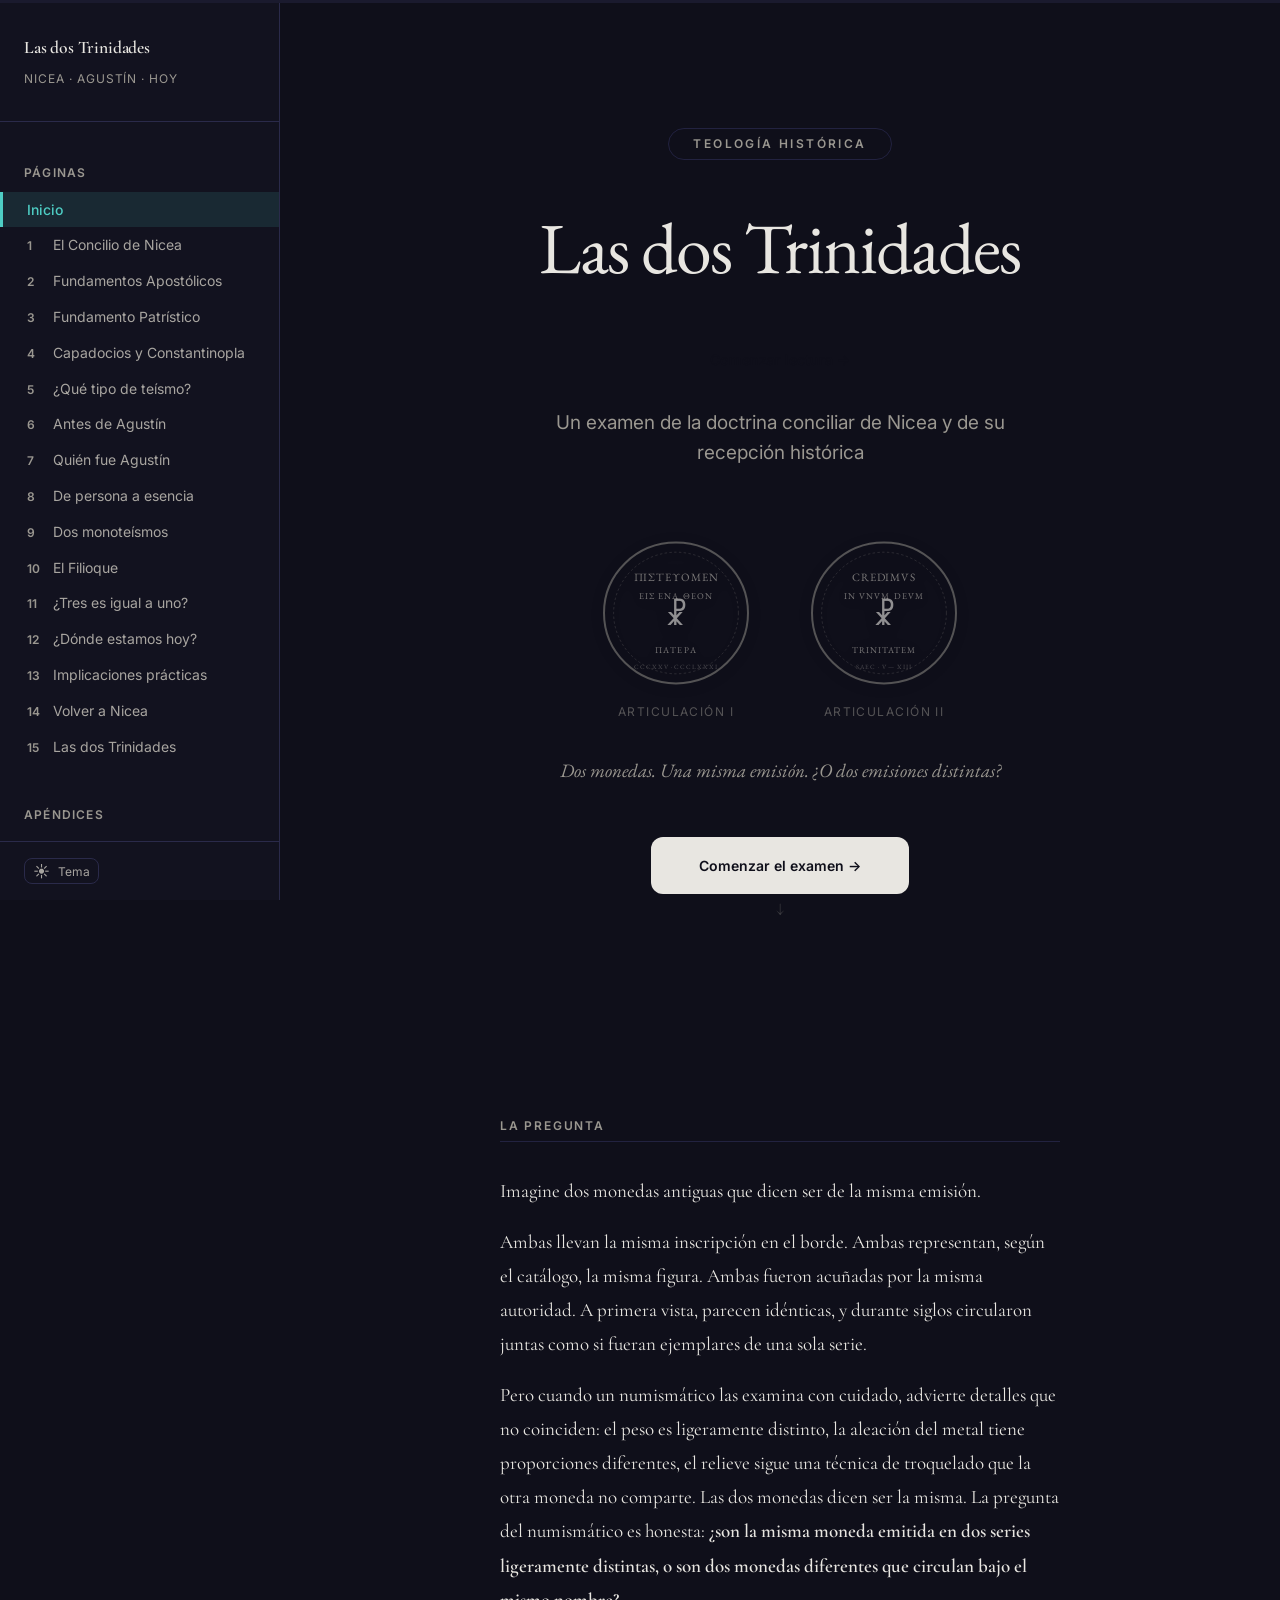
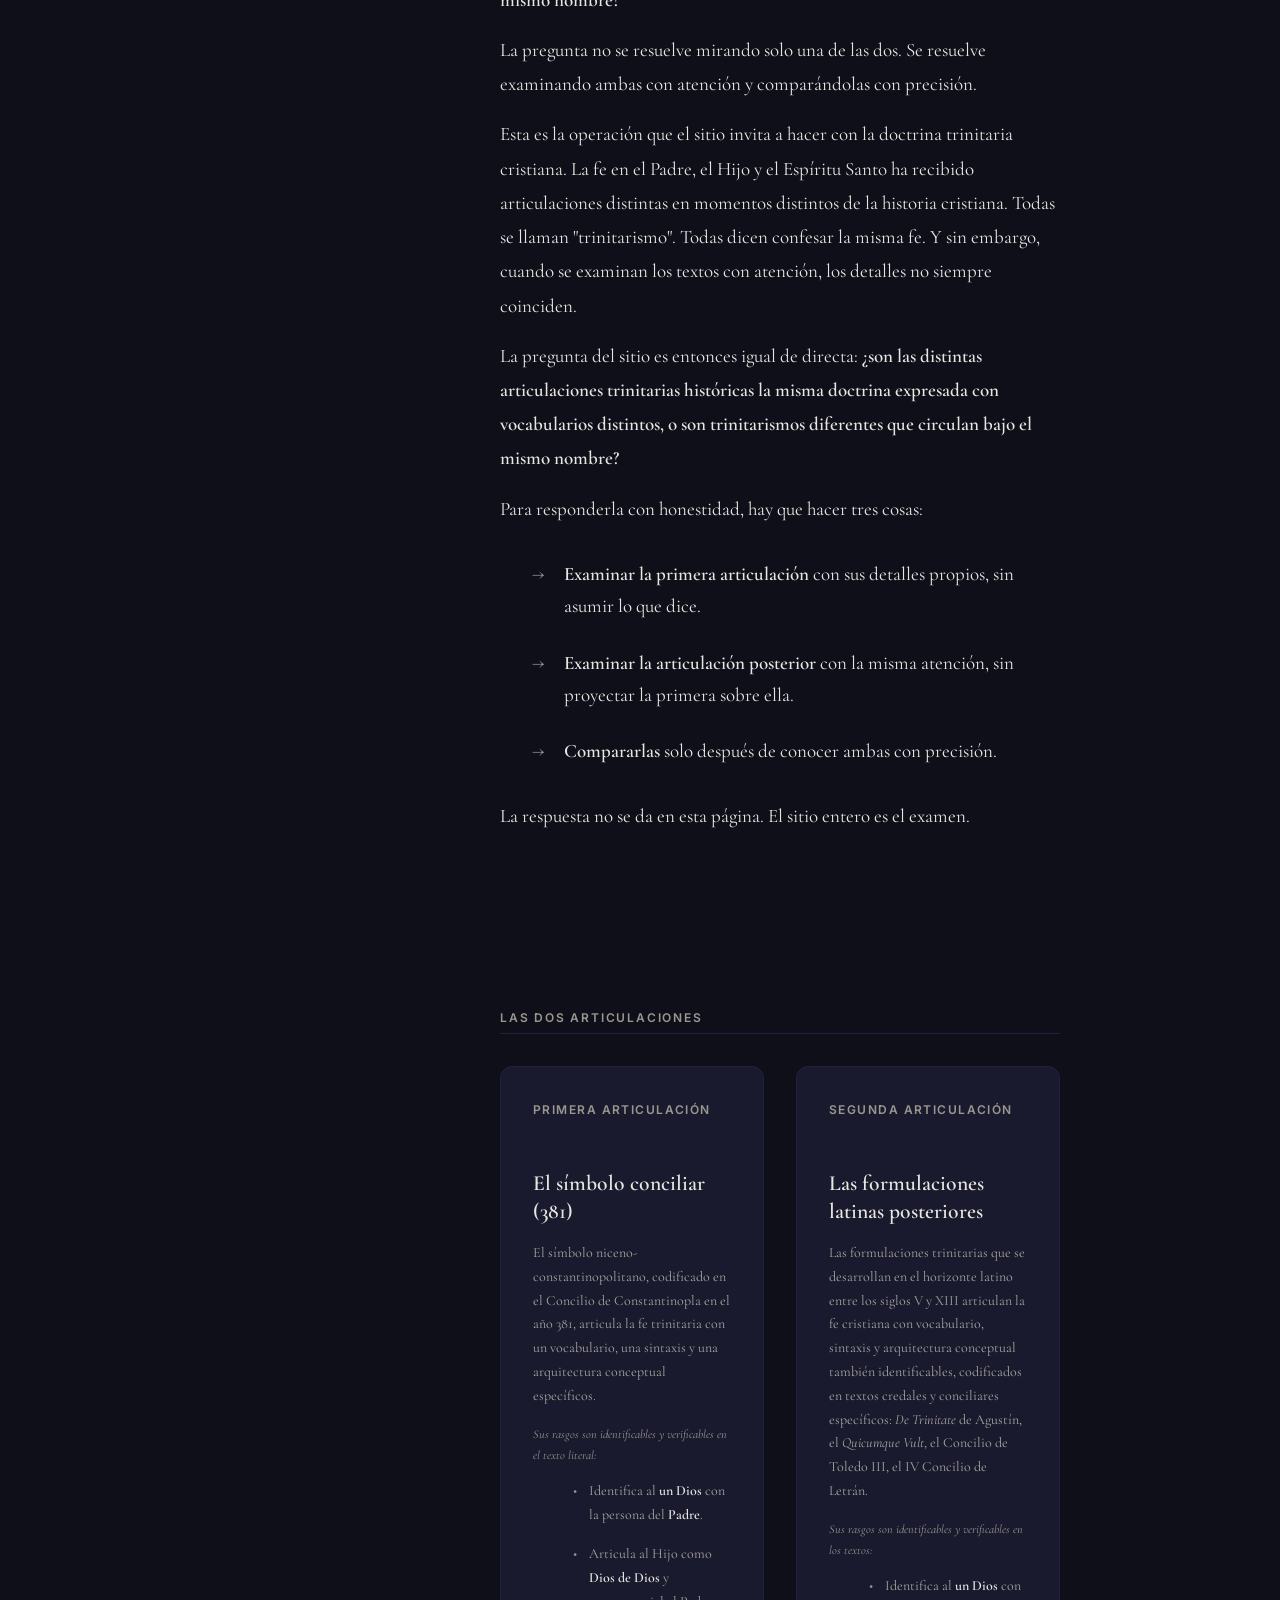
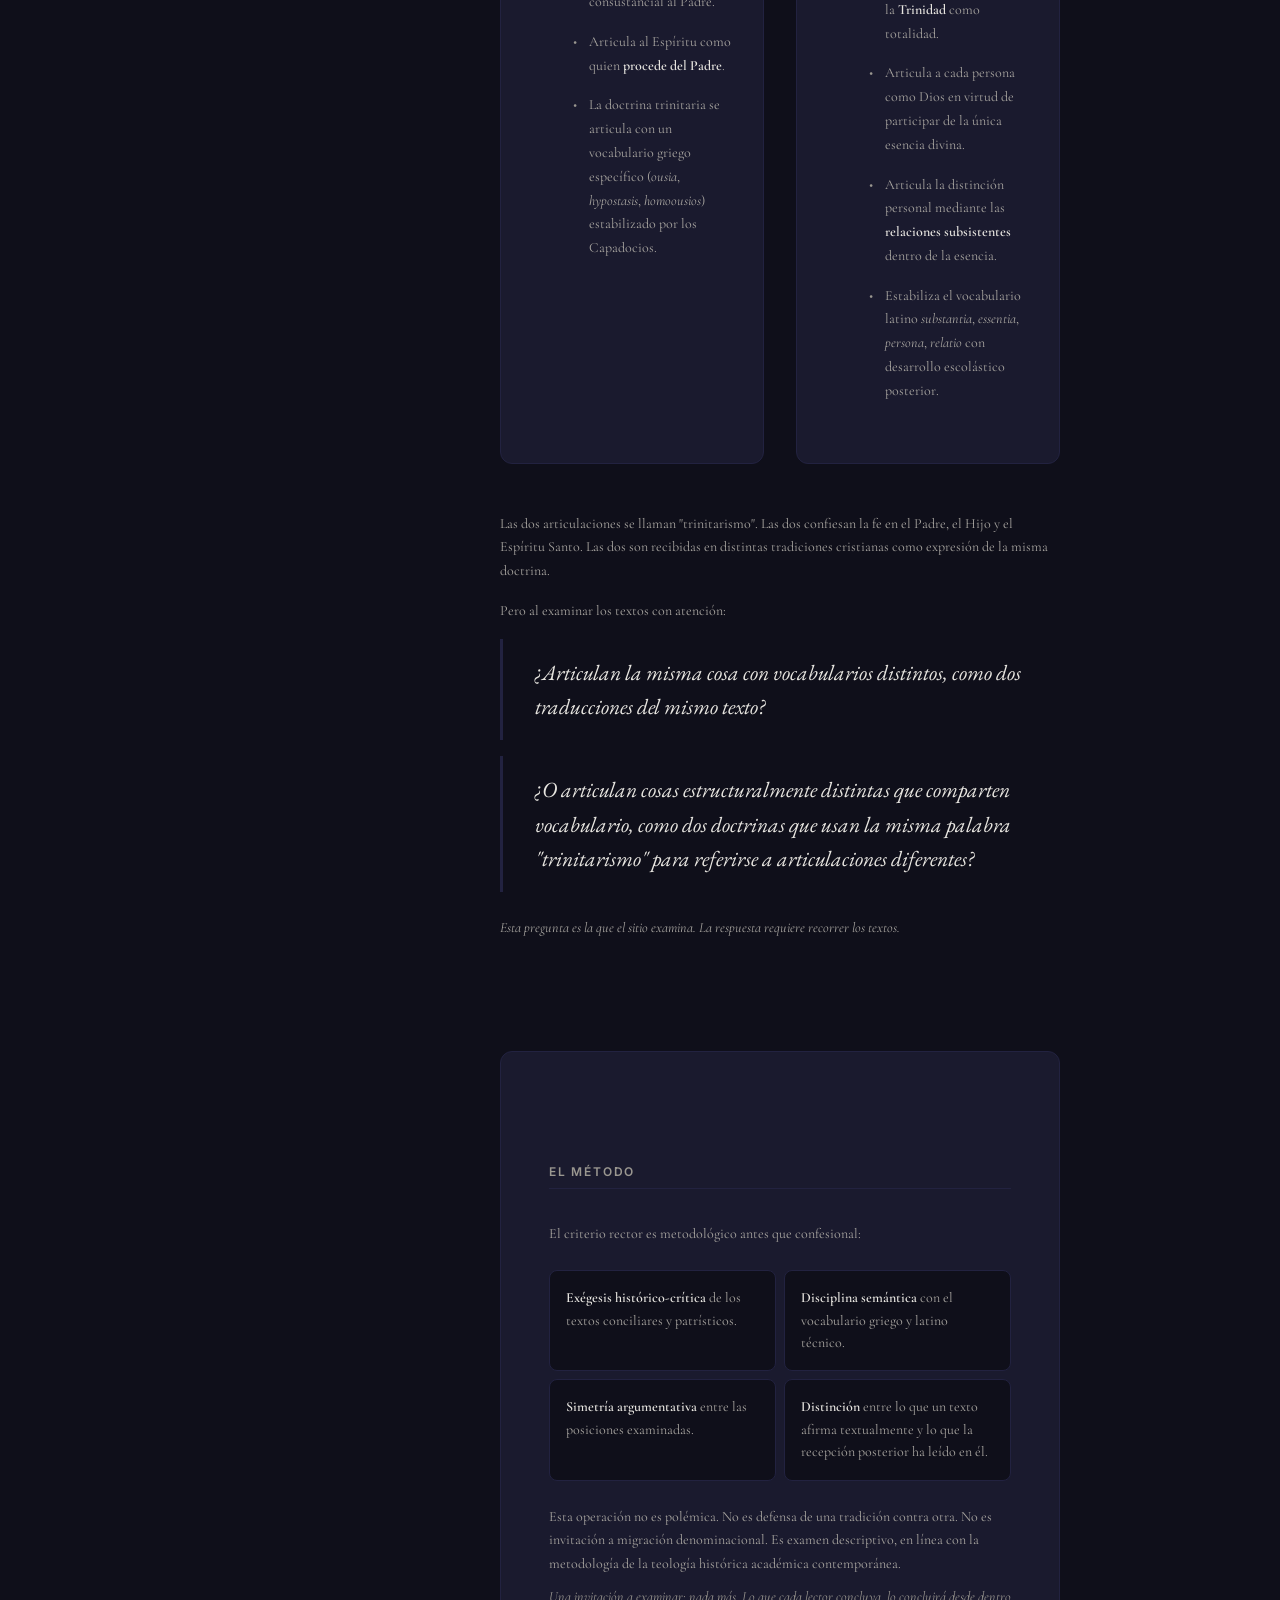
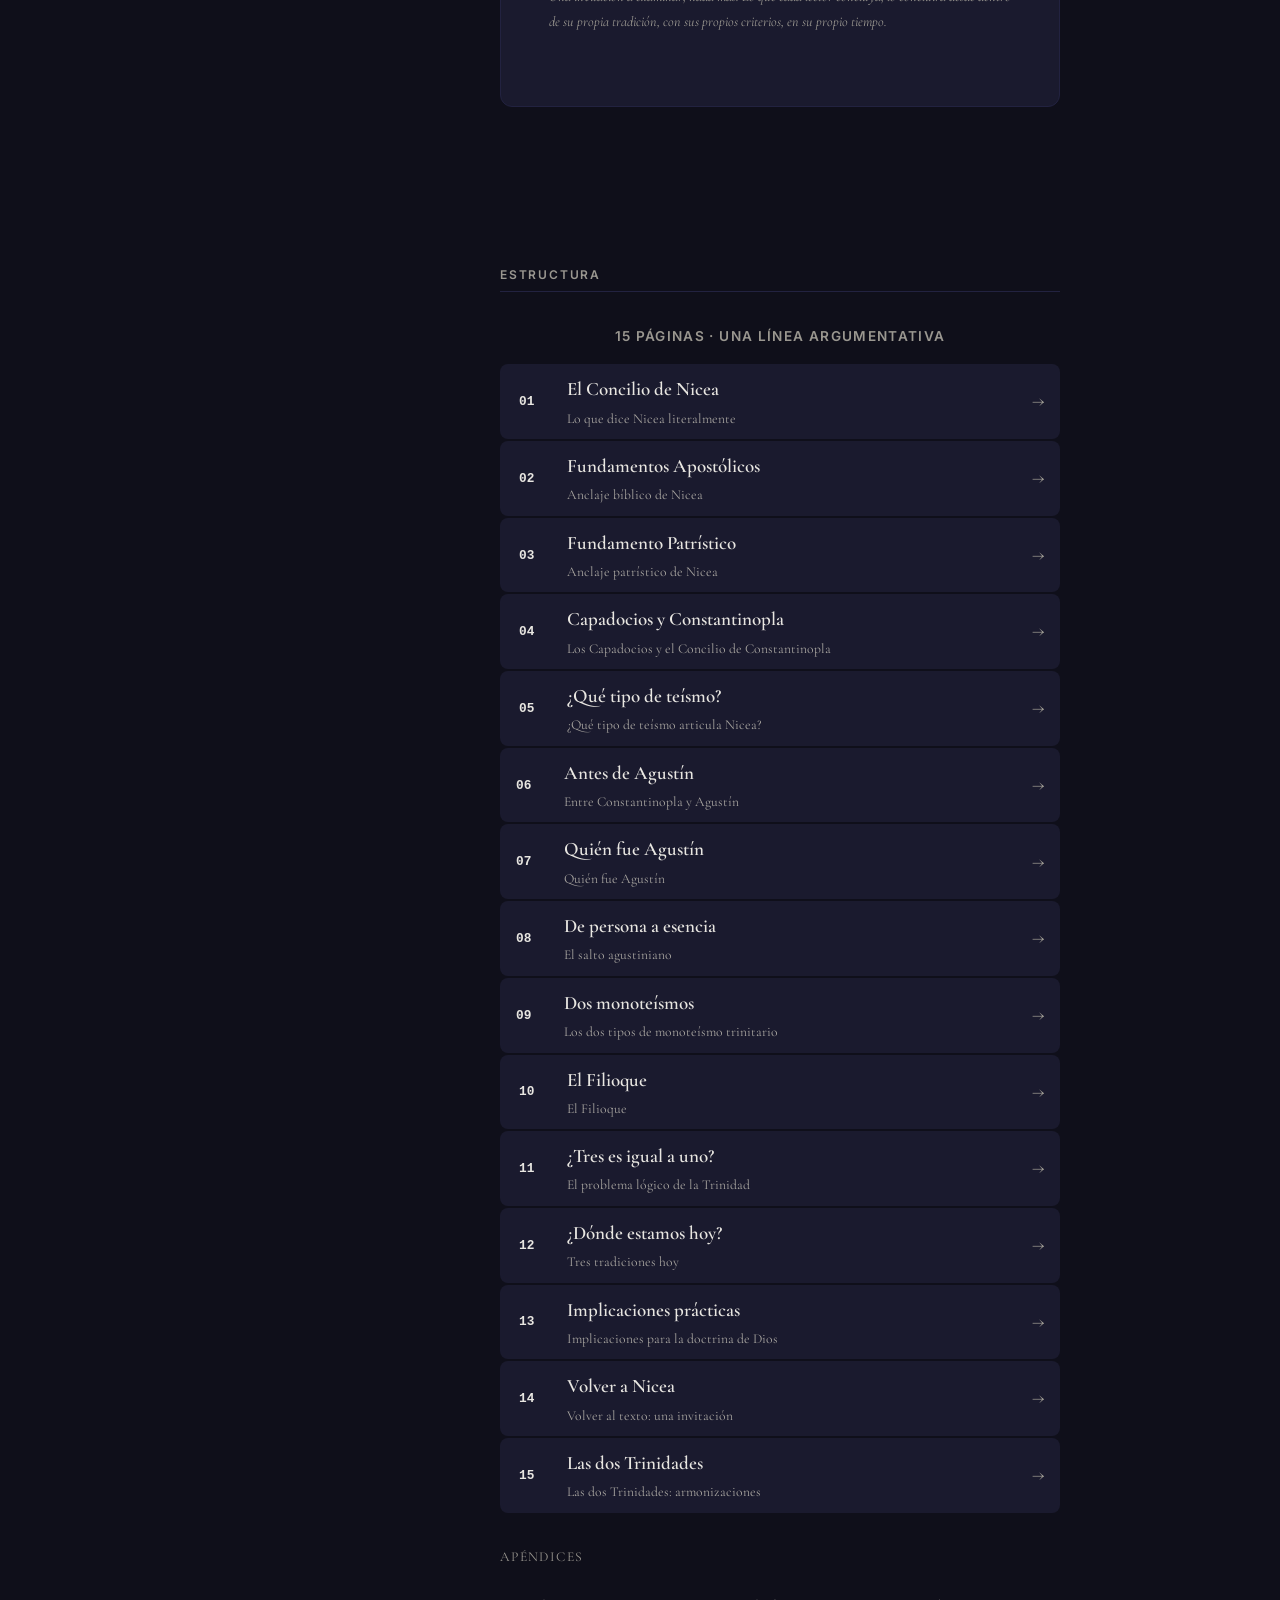
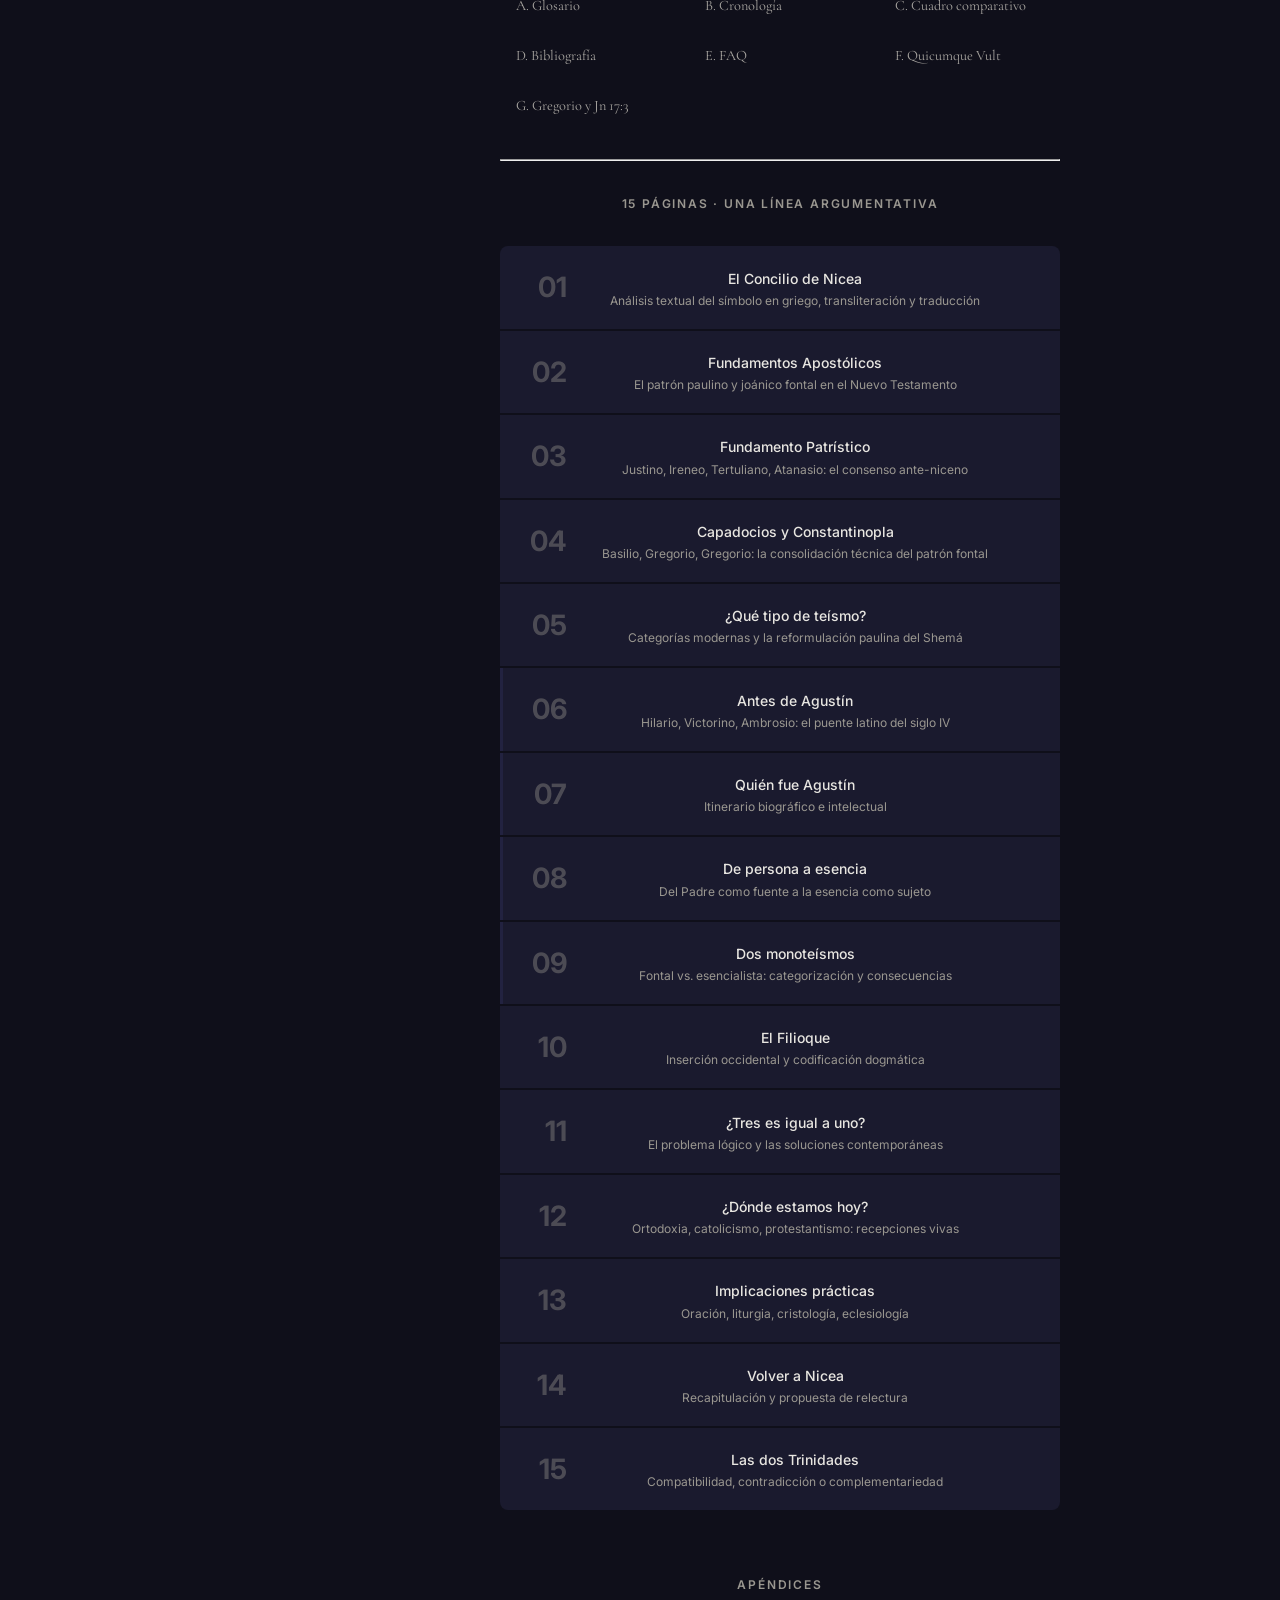
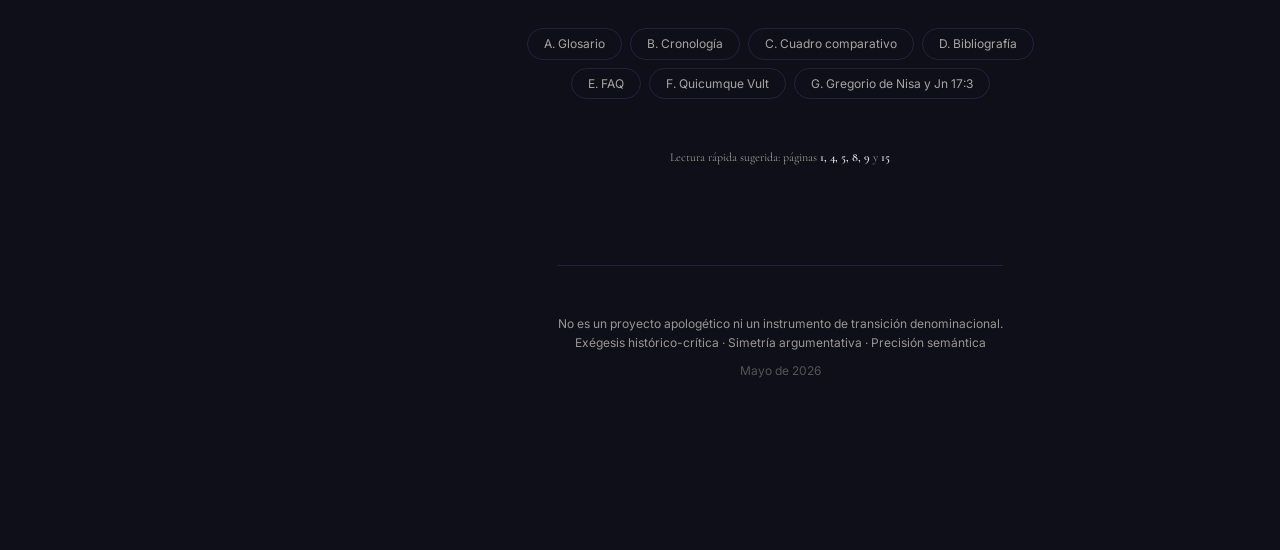
==== web/index.html @ 68a39285 "Rediseño completo del inicio: hero con monedas SVG interactivas Implementación visual del prompt edi" ====
<!DOCTYPE html>
<html lang="es" data-theme="dark">
<head>
  <meta charset="UTF-8">
  <meta name="viewport" content="width=device-width, initial-scale=1.0">
  <title>Las dos Trinidades</title>
  <meta name="description" content="La doctrina conciliar de Nicea y el desplazamiento agustiniano: qué cambió, por qué importa hoy. Análisis riguroso de las dos gramáticas trinitarias.">
  <meta name="theme-color" content="#0F0F1A">

  <!-- Fonts -->
  <link rel="preconnect" href="https://fonts.googleapis.com">
  <link rel="preconnect" href="https://fonts.gstatic.com" crossorigin>
  <link href="https://fonts.googleapis.com/css2?family=EB+Garamond:ital,wght@0,400;0,600;1,400&display=swap" rel="stylesheet">

  <!-- Favicon -->
  <link rel="icon" type="image/png" sizes="32x32" href="img/favicon-32.png">
  <link rel="icon" type="image/png" sizes="512x512" href="img/favicon-512.png">
  <link rel="apple-touch-icon" sizes="180x180" href="img/apple-touch-icon.png">

  <!-- Open Graph (WhatsApp, Facebook, etc.) -->
  <meta property="og:type" content="website">
  <meta property="og:title" content="Las dos Trinidades">
  <meta property="og:description" content="¿Qué dice realmente el Credo de Nicea? ¿Cambió la doctrina trinitaria con Agustín? Análisis textual riguroso, desde el griego hasta hoy.">
  <meta property="og:image" content="https://hotheos.github.io/lasdostrinidades/web/img/og-image.png">
  <meta property="og:image:width" content="1024">
  <meta property="og:image:height" content="1024">
  <meta property="og:url" content="https://hotheos.github.io/lasdostrinidades/web/">
  <meta property="og:site_name" content="Las dos Trinidades">
  <meta property="og:locale" content="es_ES">

  <!-- Twitter Card -->
  <meta name="twitter:card" content="summary_large_image">
  <meta name="twitter:title" content="Las dos Trinidades">
  <meta name="twitter:description" content="¿Qué dice realmente el Credo de Nicea? ¿Cambió la doctrina trinitaria con Agustín? Análisis textual riguroso.">
  <meta name="twitter:image" content="https://hotheos.github.io/lasdostrinidades/web/img/og-image.png">

  <!-- Stylesheets -->
  <link rel="stylesheet" href="css/design-system.css?v=20260518g">
  <link rel="stylesheet" href="css/layout.css?v=20260518g">
  <link rel="stylesheet" href="css/components.css?v=20260518g">
  <link rel="stylesheet" href="css/landing.css?v=20260518g">
</head>
<body>

  <!-- Progress Bar -->
  <div class="progress-bar" role="progressbar" aria-label="Progreso de lectura">
    <div class="progress-bar__fill" id="progress-fill"></div>
  </div>

  <!-- Mobile Menu Toggle -->
  <button class="mobile-menu-toggle" id="mobile-menu-toggle" aria-label="Abrir menú">
    ☰
  </button>

  <!-- Sidebar Overlay (mobile) -->
  <div class="sidebar-overlay" id="sidebar-overlay"></div>

  <!-- App Shell -->
  <div class="app" id="app">

    <!-- Sidebar -->
    <aside class="sidebar" id="sidebar">
      <div class="sidebar__header">
        <a href="#inicio" class="sidebar__title">Las dos Trinidades</a>
        <div class="sidebar__subtitle">Nicea · Agustín · Hoy</div>
      </div>

      <nav class="sidebar__nav" id="sidebar-nav" aria-label="Navegación principal">
        <!-- Built by JS -->
      </nav>

      <div class="sidebar__footer">
        <button class="theme-toggle" id="theme-toggle" aria-label="Cambiar tema">
          <span class="theme-toggle__icon" id="theme-icon">☀️</span>
          <span>Tema</span>
        </button>
      </div>
    </aside>

    <!-- Main Content -->
    <main class="main">
      <div class="content" id="content" style="transition: opacity 0.25s ease;">
        <!-- Loaded by router -->
      </div>
    </main>

    <!-- Table of Contents -->
    <nav class="toc" aria-label="Tabla de contenido de la sección">
      <div class="toc__title">En esta página</div>
      <ul class="toc__list" id="toc-list"></ul>
    </nav>

  </div>

  <!-- Scripts -->
  <script src="js/markdown-renderer.js?v=20260518g"></script>
  <script src="js/app.js?v=20260518g"></script>
</body>
</html>
---- web/css/design-system.css ----
/* ============================================================
   LAS DOS TRINIDADES — Design System
   ============================================================
   Dark mode by default. Light mode via [data-theme="light"].
   Chromatic coding: green = Nicene/fontal, brown = Augustinian/essentialist.
   ============================================================ */

@import url('https://fonts.googleapis.com/css2?family=Cormorant+Garamond:ital,wght@0,400;0,500;0,600;0,700;1,400;1,500;1,600&family=Inter:wght@300;400;500;600;700&family=Noto+Serif:ital,wght@0,400;0,700;1,400&display=swap');

/* ---- Root: Dark Mode (default) ---- */
:root {
  /* Background */
  --bg-primary: #0F0F1A;
  --bg-secondary: #1A1A2E;
  --bg-tertiary: #252540;
  --bg-surface: #1E1E35;

  /* Text */
  --text-primary: #E8E6E1;
  --text-secondary: #A8A5A0;
  --text-tertiary: #9A9790;
  --text-inverse: #1A1A2E;

  /* Accent: Nicene / Fontal (green family) */
  --accent-nicene: #4ECDC4;
  --accent-nicene-dim: #2A8A83;
  --accent-nicene-bg: rgba(78, 205, 196, 0.08);
  --accent-nicene-border: rgba(78, 205, 196, 0.3);

  /* Accent: Augustinian / Essentialist (warm family) */
  --accent-augustine: #D4A574;
  --accent-augustine-dim: #8B6B4A;
  --accent-augustine-bg: rgba(212, 165, 116, 0.08);
  --accent-augustine-border: rgba(212, 165, 116, 0.3);

  /* Accent: Biblical / Source (gold) */
  --accent-gold: #FFD700;
  --accent-gold-dim: #B8960B;
  --accent-gold-bg: rgba(255, 215, 0, 0.06);
  --accent-gold-border: rgba(255, 215, 0, 0.25);

  /* Accent: General / Neutral */
  --accent-neutral: #8B8FE8;
  --accent-neutral-dim: #5B5FA8;
  --accent-neutral-bg: rgba(139, 143, 232, 0.08);

  /* UI elements */
  --border-color: #2A2A4A;
  --border-subtle: #222240;
  --shadow-sm: 0 1px 3px rgba(0, 0, 0, 0.3);
  --shadow-md: 0 4px 12px rgba(0, 0, 0, 0.4);
  --shadow-lg: 0 8px 32px rgba(0, 0, 0, 0.5);

  /* Scrollbar */
  --scrollbar-track: #1A1A2E;
  --scrollbar-thumb: #3A3A5A;
  --scrollbar-thumb-hover: #4A4A6A;

  /* Progress bar */
  --progress-bg: #1A1A2E;
  --progress-fill: linear-gradient(90deg, #4ECDC4, #8B8FE8);

  /* Sidebar */
  --sidebar-bg: #12121F;
  --sidebar-active: rgba(78, 205, 196, 0.12);
  --sidebar-hover: rgba(255, 255, 255, 0.04);
  --sidebar-text: #A8A5A0;
  --sidebar-text-active: #4ECDC4;

  /* Tooltip */
  --tooltip-bg: #252540;
  --tooltip-border: #3A3A5A;
  --tooltip-text: #E8E6E1;

  /* Typography */
  --font-body: 'Cormorant Garamond', 'Noto Serif', Georgia, serif;
  --font-ui: 'Inter', -apple-system, BlinkMacSystemFont, 'Segoe UI', sans-serif;
  --font-greek: 'Noto Serif', 'Times New Roman', serif;

  /* Font sizes */
  --fs-xs: 0.75rem;
  --fs-sm: 0.875rem;
  --fs-base: 1.188rem;
  --fs-md: 1.1rem;
  --fs-lg: 1.35rem;
  --fs-xl: 1.75rem;
  --fs-2xl: 2.25rem;
  --fs-3xl: 3rem;

  /* Line heights */
  --lh-tight: 1.3;
  --lh-base: 1.8;
  --lh-loose: 2;

  /* Spacing scale */
  --space-xs: 0.25rem;
  --space-sm: 0.5rem;
  --space-md: 1rem;
  --space-lg: 1.5rem;
  --space-xl: 2rem;
  --space-2xl: 3rem;
  --space-3xl: 4rem;
  --space-4xl: 6rem;

  /* Layout */
  --sidebar-width: 280px;
  --toc-width: 220px;
  --content-max-width: 720px;
  --content-padding: clamp(1.25rem, 5vw, 3rem);

  /* Borders */
  --radius-sm: 4px;
  --radius-md: 8px;
  --radius-lg: 12px;
  --radius-xl: 16px;

  /* Transitions */
  --transition-fast: 150ms ease;
  --transition-base: 250ms ease;
  --transition-slow: 400ms ease;

  /* Z-index scale */
  --z-sidebar: 100;
  --z-toc: 50;
  --z-progress: 200;
  --z-tooltip: 300;
  --z-overlay: 400;
  --z-modal: 500;
}

/* ---- Light Mode ---- */
[data-theme="light"] {
  --bg-primary: #FDFBF7;
  --bg-secondary: #F5F0E8;
  --bg-tertiary: #EDE7DB;
  --bg-surface: #FFFFFF;

  --text-primary: #2D2D2D;
  --text-secondary: #5A5A5A;
  --text-tertiary: #8A8A8A;
  --text-inverse: #FDFBF7;

  --accent-nicene: #1B7A72;
  --accent-nicene-dim: #4ECDC4;
  --accent-nicene-bg: rgba(27, 122, 114, 0.06);
  --accent-nicene-border: rgba(27, 122, 114, 0.25);

  --accent-augustine: #8B4513;
  --accent-augustine-dim: #D4A574;
  --accent-augustine-bg: rgba(139, 69, 19, 0.06);
  --accent-augustine-border: rgba(139, 69, 19, 0.25);

  --accent-gold: #9A7B0A;
  --accent-gold-dim: #C9A30A;
  --accent-gold-bg: rgba(154, 123, 10, 0.06);
  --accent-gold-border: rgba(154, 123, 10, 0.2);

  --accent-neutral: #5B5FA8;
  --accent-neutral-dim: #8B8FE8;
  --accent-neutral-bg: rgba(91, 95, 168, 0.06);

  --border-color: #E0D8CC;
  --border-subtle: #EDE7DB;
  --shadow-sm: 0 1px 3px rgba(0, 0, 0, 0.06);
  --shadow-md: 0 4px 12px rgba(0, 0, 0, 0.08);
  --shadow-lg: 0 8px 32px rgba(0, 0, 0, 0.1);

  --scrollbar-track: #F5F0E8;
  --scrollbar-thumb: #D0C8BC;
  --scrollbar-thumb-hover: #B8B0A4;

  --progress-bg: #F5F0E8;
  --progress-fill: linear-gradient(90deg, #1B7A72, #5B5FA8);

  --sidebar-bg: #F0EBE2;
  --sidebar-active: rgba(27, 122, 114, 0.1);
  --sidebar-hover: rgba(0, 0, 0, 0.03);
  --sidebar-text: #5A5A5A;
  --sidebar-text-active: #1B7A72;

  --tooltip-bg: #FFFFFF;
  --tooltip-border: #E0D8CC;
  --tooltip-text: #2D2D2D;
}

/* ---- Base Reset ---- */
*,
*::before,
*::after {
  margin: 0;
  padding: 0;
  box-sizing: border-box;
}

html {
  font-size: 16px;
  scroll-behavior: smooth;
  -webkit-font-smoothing: antialiased;
  -moz-osx-font-smoothing: grayscale;
}

body {
  font-family: var(--font-body);
  font-size: var(--fs-base);
  line-height: var(--lh-base);
  color: var(--text-primary);
  background-color: var(--bg-primary);
  transition: background-color var(--transition-base), color var(--transition-base);
  overflow-x: hidden;
}

/* ---- Scrollbar ---- */
::-webkit-scrollbar {
  width: 8px;
}

::-webkit-scrollbar-track {
  background: var(--scrollbar-track);
}

::-webkit-scrollbar-thumb {
  background: var(--scrollbar-thumb);
  border-radius: 4px;
}

::-webkit-scrollbar-thumb:hover {
  background: var(--scrollbar-thumb-hover);
}

/* ---- Typography ---- */
h1, h2, h3, h4, h5, h6 {
  font-family: var(--font-ui);
  color: var(--text-primary);
  line-height: var(--lh-tight);
}

h1 {
  font-family: var(--font-body);
  font-size: var(--fs-3xl);
  font-weight: 700;
  letter-spacing: -0.02em;
  margin-bottom: var(--space-lg);
}

h2 {
  font-size: var(--fs-xl);
  font-weight: 600;
  margin-top: var(--space-3xl);
  margin-bottom: var(--space-lg);
  padding-bottom: var(--space-sm);
  border-bottom: 1px solid var(--border-subtle);
}

h3 {
  font-size: var(--fs-lg);
  font-weight: 600;
  margin-top: var(--space-2xl);
  margin-bottom: var(--space-md);
}

h4 {
  font-size: var(--fs-md);
  font-weight: 600;
  margin-top: var(--space-xl);
  margin-bottom: var(--space-sm);
}

p {
  margin-bottom: var(--space-lg);
}

strong {
  font-weight: 600;
  color: var(--text-primary);
}

em {
  font-style: italic;
}

a {
  color: var(--accent-nicene);
  text-decoration: none;
  transition: color var(--transition-fast);
}

a:hover {
  color: var(--accent-nicene-dim);
  text-decoration: underline;
}

/* ---- Selection ---- */
::selection {
  background-color: var(--accent-nicene);
  color: var(--text-inverse);
}

/* ---- Utility classes ---- */
.text-secondary { color: var(--text-secondary); }
.text-tertiary { color: var(--text-tertiary); }
.text-nicene { color: var(--accent-nicene); }
.text-augustine { color: var(--accent-augustine); }
.text-gold { color: var(--accent-gold); }
.font-ui { font-family: var(--font-ui); }
.font-body { font-family: var(--font-body); }
.font-greek { font-family: var(--font-greek); }
.visually-hidden {
  position: absolute;
  width: 1px;
  height: 1px;
  padding: 0;
  margin: -1px;
  overflow: hidden;
  clip: rect(0, 0, 0, 0);
  border: 0;
}
---- web/css/layout.css ----
/* ============================================================
   LAS DOS TRINIDADES — Layout
   ============================================================
   Three-panel layout: sidebar | content | TOC
   Responsive: single column on mobile.
   ============================================================ */

/* ---- Progress Bar ---- */
.progress-bar {
  position: fixed;
  top: 0;
  left: 0;
  width: 100%;
  height: 3px;
  background: var(--progress-bg);
  z-index: var(--z-progress);
}

.progress-bar__fill {
  height: 100%;
  width: 0%;
  background: var(--progress-fill);
  transition: width 80ms linear;
  border-radius: 0 2px 2px 0;
}

/* ---- App Shell ---- */
.app {
  display: flex;
  min-height: 100vh;
}

/* ---- Sidebar ---- */
.sidebar {
  position: fixed;
  top: 0;
  left: 0;
  width: var(--sidebar-width);
  height: 100vh;
  background: var(--sidebar-bg);
  border-right: 1px solid var(--border-color);
  overflow-y: auto;
  z-index: var(--z-sidebar);
  display: flex;
  flex-direction: column;
  transition: transform var(--transition-base);
}

.sidebar__header {
  padding: var(--space-xl) var(--space-lg);
  border-bottom: 1px solid var(--border-color);
}

.sidebar__title {
  font-family: var(--font-body);
  font-size: var(--fs-md);
  font-weight: 600;
  color: var(--text-primary);
  text-decoration: none;
  letter-spacing: -0.01em;
  display: block;
}

.sidebar__subtitle {
  font-family: var(--font-ui);
  font-size: var(--fs-xs);
  color: var(--text-tertiary);
  margin-top: var(--space-xs);
  text-transform: uppercase;
  letter-spacing: 0.08em;
}

.sidebar__nav {
  flex: 1;
  padding: var(--space-md) 0;
  overflow-y: auto;
}

.sidebar__section-label {
  font-family: var(--font-ui);
  font-size: var(--fs-xs);
  font-weight: 600;
  color: var(--text-tertiary);
  text-transform: uppercase;
  letter-spacing: 0.1em;
  padding: var(--space-lg) var(--space-lg) var(--space-sm);
}

.sidebar__link {
  display: flex;
  align-items: baseline;
  gap: var(--space-sm);
  padding: var(--space-sm) var(--space-lg);
  font-family: var(--font-ui);
  font-size: var(--fs-sm);
  color: var(--sidebar-text);
  text-decoration: none;
  transition: all var(--transition-fast);
  border-left: 3px solid transparent;
  line-height: 1.4;
}

.sidebar__link:hover {
  background: var(--sidebar-hover);
  color: var(--text-primary);
  text-decoration: none;
}

.sidebar__link.active {
  background: var(--sidebar-active);
  color: var(--sidebar-text-active);
  border-left-color: var(--accent-nicene);
  font-weight: 500;
}

.sidebar__link-number {
  font-size: var(--fs-xs);
  font-weight: 600;
  color: var(--text-tertiary);
  min-width: 1.5em;
  flex-shrink: 0;
}

.sidebar__link.active .sidebar__link-number {
  color: var(--accent-nicene);
}

.sidebar__footer {
  padding: var(--space-md) var(--space-lg);
  border-top: 1px solid var(--border-color);
  display: flex;
  align-items: center;
  justify-content: space-between;
}

/* ---- Theme Toggle ---- */
.theme-toggle {
  display: flex;
  align-items: center;
  gap: var(--space-sm);
  background: none;
  border: 1px solid var(--border-color);
  border-radius: var(--radius-md);
  padding: var(--space-xs) var(--space-sm);
  cursor: pointer;
  font-family: var(--font-ui);
  font-size: var(--fs-xs);
  color: var(--text-secondary);
  transition: all var(--transition-fast);
}

.theme-toggle:hover {
  border-color: var(--accent-nicene);
  color: var(--text-primary);
}

.theme-toggle__icon {
  font-size: 1rem;
  line-height: 1;
}

/* ---- Main Content ---- */
.main {
  flex: 1;
  margin-left: var(--sidebar-width);
  min-height: 100vh;
  display: flex;
  justify-content: center;
}

.content {
  width: 100%;
  max-width: var(--content-max-width);
  padding: var(--space-3xl) var(--content-padding) var(--space-4xl);
}

/* ---- Table of Contents (right panel) ---- */
.toc {
  position: fixed;
  right: var(--space-xl);
  top: var(--space-4xl);
  width: var(--toc-width);
  max-height: calc(100vh - 8rem);
  overflow-y: auto;
  z-index: var(--z-toc);
}

.toc__title {
  font-family: var(--font-ui);
  font-size: var(--fs-xs);
  font-weight: 600;
  color: var(--text-tertiary);
  text-transform: uppercase;
  letter-spacing: 0.1em;
  margin-bottom: var(--space-md);
}

.toc__list {
  list-style: none;
  border-left: 1px solid var(--border-subtle);
}

.toc__item {
  padding-left: var(--space-md);
}

.toc__link {
  display: block;
  font-family: var(--font-ui);
  font-size: var(--fs-xs);
  color: var(--text-tertiary);
  text-decoration: none;
  padding: var(--space-xs) 0;
  border-left: 2px solid transparent;
  margin-left: -1px;
  padding-left: var(--space-sm);
  transition: all var(--transition-fast);
  line-height: 1.4;
}

.toc__link:hover {
  color: var(--text-secondary);
  text-decoration: none;
}

.toc__link.active {
  color: var(--accent-nicene);
  border-left-color: var(--accent-nicene);
}

/* ---- Mobile Menu Toggle ---- */
.mobile-menu-toggle {
  display: none;
  position: fixed;
  top: var(--space-md);
  left: var(--space-md);
  z-index: calc(var(--z-sidebar) + 1);
  background: var(--bg-secondary);
  border: 1px solid var(--border-color);
  border-radius: var(--radius-md);
  padding: var(--space-sm);
  cursor: pointer;
  color: var(--text-primary);
  font-size: 1.25rem;
  line-height: 1;
  width: 40px;
  height: 40px;
  align-items: center;
  justify-content: center;
  transition: all var(--transition-fast);
}

.mobile-menu-toggle:hover {
  border-color: var(--accent-nicene);
}

/* ---- Overlay (mobile) ---- */
.sidebar-overlay {
  display: none;
  position: fixed;
  inset: 0;
  background: rgba(0, 0, 0, 0.5);
  z-index: calc(var(--z-sidebar) - 1);
  opacity: 0;
  transition: opacity var(--transition-base);
}

.sidebar-overlay.visible {
  display: block;
  opacity: 1;
}

/* ---- Responsive ---- */

/* Hide TOC when content area is narrow */
@media (max-width: 1200px) {
  .toc {
    display: none;
  }
}

/* Tablet */
@media (max-width: 900px) {
  .sidebar {
    transform: translateX(-100%);
  }

  .sidebar.open {
    transform: translateX(0);
  }

  .mobile-menu-toggle {
    display: flex;
  }

  .main {
    margin-left: 0;
  }

  .content {
    padding-top: calc(var(--space-3xl) + 40px); /* space for mobile toggle */
  }
}

/* Mobile */
@media (max-width: 600px) {
  :root {
    --fs-base: 1rem;
    --fs-3xl: 1.75rem;
    --fs-2xl: 1.5rem;
    --fs-xl: 1.3rem;
    --fs-lg: 1.125rem;
    --fs-md: 1rem;
    --fs-sm: 0.8125rem;
  }

  .content {
    padding-left: var(--space-lg);
    padding-right: var(--space-lg);
  }

  h2 {
    margin-top: var(--space-2xl);
  }

  h3 {
    margin-top: var(--space-xl);
  }
}

/* Small mobile (iPhone SE, narrow screens) */
@media (max-width: 380px) {
  :root {
    --fs-base: 0.9375rem;
    --fs-3xl: 1.5rem;
    --fs-2xl: 1.35rem;
  }

  .content {
    padding-left: var(--space-md);
    padding-right: var(--space-md);
  }
}

/* ---- Print ---- */
@media print {
  .sidebar,
  .toc,
  .progress-bar,
  .mobile-menu-toggle,
  .theme-toggle,
  .page-nav,
  .sidebar-overlay {
    display: none !important;
  }

  .main {
    margin-left: 0;
  }

  .content {
    max-width: 100%;
    padding: 0;
  }

  body {
    font-size: 11pt;
    line-height: 1.6;
    color: #000;
    background: #fff;
  }

  h1, h2, h3 {
    page-break-after: avoid;
  }

  blockquote {
    page-break-inside: avoid;
  }

  a {
    color: #000;
    text-decoration: underline;
  }
}
---- web/css/components.css ----
/* ============================================================
   LAS DOS TRINIDADES — Content Components
   ============================================================ */

/* ---- Section Epigraph ---- */
.epigraph {
  text-align: center;
  padding: var(--space-3xl) var(--space-xl);
  margin-bottom: var(--space-3xl);
  border-bottom: 1px solid var(--border-subtle);
}

.epigraph__text {
  font-family: var(--font-body);
  font-size: var(--fs-xl);
  font-style: italic;
  font-weight: 400;
  color: var(--text-primary);
  line-height: 1.5;
  max-width: 500px;
  margin: 0 auto var(--space-md);
  opacity: 0;
  animation: fadeInUp 0.8s ease forwards;
}

.epigraph__original {
  font-family: var(--font-body);
  font-size: var(--fs-md);
  font-style: italic;
  color: var(--text-secondary);
  margin-top: var(--space-md);
  margin-bottom: var(--space-md);
  opacity: 0;
  animation: fadeInUp 0.8s ease 0.2s forwards;
}

.epigraph__source {
  font-family: var(--font-ui);
  font-size: var(--fs-sm);
  color: var(--text-tertiary);
  opacity: 0;
  animation: fadeInUp 0.8s ease 0.4s forwards;
}

@keyframes fadeInUp {
  from {
    opacity: 0;
    transform: translateY(12px);
  }
  to {
    opacity: 1;
    transform: translateY(0);
  }
}

/* ---- Blockquote Source (patristic, biblical, conciliar, modern) ---- */
.quote-source {
  position: relative;
  margin: var(--space-xl) 0;
  padding: var(--space-lg) var(--space-xl);
  background: var(--bg-secondary);
  border-radius: var(--radius-md);
  border-left: 4px solid var(--border-color);
}

.quote-source--biblical {
  border-left-color: var(--accent-gold);
  background: var(--accent-gold-bg);
}

.quote-source--nicene,
.quote-source--patristic-nicene {
  border-left-color: var(--accent-nicene);
  background: var(--accent-nicene-bg);
}

.quote-source--augustinian,
.quote-source--patristic-augustinian {
  border-left-color: var(--accent-augustine);
  background: var(--accent-augustine-bg);
}

.quote-source--conciliar {
  border-left-color: var(--accent-neutral);
  background: var(--accent-neutral-bg);
}

.quote-source__text {
  font-family: var(--font-body);
  font-style: italic;
  font-size: var(--fs-base);
  line-height: var(--lh-base);
  color: var(--text-primary);
  margin-bottom: var(--space-md);
}

.quote-source__original {
  font-family: var(--font-body);
  font-size: var(--fs-sm);
  font-style: italic;
  color: var(--text-secondary);
  margin-bottom: var(--space-md);
  margin-top: var(--space-md);
  padding-top: var(--space-sm);
  border-top: 1px solid var(--border-subtle);
}

.quote-source__ref {
  font-family: var(--font-ui);
  font-size: var(--fs-sm);
  color: var(--text-tertiary);
  display: flex;
  align-items: center;
  justify-content: space-between;
}

.quote-source__copy {
  background: none;
  border: none;
  color: var(--text-tertiary);
  cursor: pointer;
  font-size: var(--fs-sm);
  padding: var(--space-xs);
  border-radius: var(--radius-sm);
  transition: all var(--transition-fast);
}

.quote-source__copy:hover {
  color: var(--text-primary);
  background: var(--bg-tertiary);
}

/* ---- Greek/Latin Term Tooltip ---- */
.term {
  position: relative;
  display: inline;
  border-bottom: 1px dotted var(--text-tertiary);
  cursor: help;
  transition: border-color var(--transition-fast);
}

.term:hover {
  border-bottom-color: var(--accent-nicene);
}

.term__tooltip {
  position: absolute;
  bottom: calc(100% + 8px);
  left: 50%;
  transform: translateX(-50%);
  background: var(--tooltip-bg);
  border: 1px solid var(--tooltip-border);
  border-radius: var(--radius-md);
  padding: var(--space-sm) var(--space-md);
  min-width: 200px;
  max-width: 320px;
  box-shadow: var(--shadow-md);
  opacity: 0;
  visibility: hidden;
  transition: all var(--transition-fast);
  pointer-events: none;
  z-index: var(--z-tooltip);
  font-family: var(--font-ui);
  font-size: var(--fs-sm);
  line-height: 1.5;
  text-align: left;
}

.term:hover .term__tooltip,
.term:focus .term__tooltip {
  opacity: 1;
  visibility: visible;
  pointer-events: auto;
}

.term__tooltip::after {
  content: '';
  position: absolute;
  top: 100%;
  left: 50%;
  transform: translateX(-50%);
  border: 6px solid transparent;
  border-top-color: var(--tooltip-border);
}

.term__original {
  font-family: var(--font-greek);
  font-size: var(--fs-base);
  color: var(--text-primary);
  display: block;
  margin-bottom: 2px;
}

.term__transliteration {
  font-style: italic;
  color: var(--accent-nicene);
  display: block;
  margin-bottom: 4px;
}

.term__meaning {
  color: var(--text-secondary);
}

/* ---- Comparison Table ---- */
.comparison-table {
  width: 100%;
  margin: var(--space-xl) 0;
  border-collapse: separate;
  border-spacing: 0;
  border-radius: var(--radius-md);
  overflow: hidden;
  font-family: var(--font-ui);
  font-size: var(--fs-sm);
  line-height: 1.5;
}

.comparison-table th {
  padding: var(--space-md) var(--space-lg);
  font-weight: 600;
  text-align: left;
  font-size: var(--fs-sm);
  text-transform: uppercase;
  letter-spacing: 0.05em;
}

.comparison-table th:first-child {
  background: var(--bg-tertiary);
  color: var(--text-secondary);
  width: 25%;
}

.comparison-table th.col-nicene {
  background: var(--accent-nicene-bg);
  color: var(--accent-nicene);
  border-bottom: 2px solid var(--accent-nicene-border);
}

.comparison-table th.col-augustine {
  background: var(--accent-augustine-bg);
  color: var(--accent-augustine);
  border-bottom: 2px solid var(--accent-augustine-border);
}

.comparison-table td {
  padding: var(--space-md) var(--space-lg);
  border-bottom: 1px solid var(--border-subtle);
  vertical-align: top;
  color: var(--text-primary);
}

.comparison-table td:first-child {
  font-weight: 500;
  color: var(--text-primary);
  background: var(--bg-secondary);
}

.comparison-table tr:last-child td {
  border-bottom: none;
}

.comparison-table tr:hover td {
  background: var(--bg-secondary);
}

.comparison-table tr:hover td:first-child {
  background: var(--bg-tertiary);
}

/* ---- Word Table (4-column analysis) ---- */
.word-table {
  width: 100%;
  margin: var(--space-xl) 0;
  border-collapse: collapse;
  font-family: var(--font-ui);
  font-size: var(--fs-sm);
}

.word-table th {
  padding: var(--space-sm) var(--space-md);
  background: var(--bg-tertiary);
  font-weight: 600;
  text-align: left;
  font-size: var(--fs-xs);
  text-transform: uppercase;
  letter-spacing: 0.05em;
  color: var(--text-secondary);
  border-bottom: 2px solid var(--border-color);
}

.word-table td {
  padding: var(--space-sm) var(--space-md);
  border-bottom: 1px solid var(--border-subtle);
  vertical-align: middle;
}

.word-table td:first-child {
  font-family: var(--font-greek);
  font-size: var(--fs-base);
}

.word-table td:nth-child(2) {
  font-style: italic;
  color: var(--text-primary);
}

.word-table td:nth-child(3) {
  font-family: var(--font-greek);
  font-size: var(--fs-sm);
  color: var(--text-secondary);
}

.word-table tr:hover td {
  background: var(--bg-secondary);
}

/* Responsive: horizontal scroll for word tables */
.word-table-wrapper {
  overflow-x: auto;
  margin: var(--space-xl) 0;
  border-radius: var(--radius-md);
  border: 1px solid var(--border-subtle);
}

.word-table-wrapper .word-table {
  margin: 0;
  min-width: 500px;
}

/* ---- Callout Box ---- */
.callout {
  margin: var(--space-xl) 0;
  padding: var(--space-lg);
  border-radius: var(--radius-md);
  border: 1px solid var(--border-color);
  background: var(--bg-secondary);
}

.callout__header {
  display: flex;
  align-items: center;
  gap: var(--space-sm);
  margin-bottom: var(--space-md);
  font-family: var(--font-ui);
  font-size: var(--fs-sm);
  font-weight: 600;
  text-transform: uppercase;
  letter-spacing: 0.05em;
}

.callout--info {
  border-color: var(--accent-nicene-border);
  background: var(--accent-nicene-bg);
}

.callout--info .callout__header {
  color: var(--accent-nicene);
}

.callout--method {
  border-color: var(--accent-neutral);
  border-color: rgba(139, 143, 232, 0.3);
  background: var(--accent-neutral-bg);
}

.callout--method .callout__header {
  color: var(--accent-neutral);
}

.callout--caution {
  border-color: var(--accent-augustine-border);
  background: var(--accent-augustine-bg);
}

.callout--caution .callout__header {
  color: var(--accent-augustine);
}

.callout--key {
  border-color: var(--accent-gold-border);
  background: var(--accent-gold-bg);
}

.callout--key .callout__header {
  color: var(--accent-gold);
}

.callout__body {
  font-size: var(--fs-base);
  line-height: var(--lh-base);
}

.callout__body p:last-child {
  margin-bottom: 0;
}

/* ---- Expandable Note ---- */
.expandable {
  margin: var(--space-lg) 0;
  border: 1px solid var(--border-subtle);
  border-radius: var(--radius-md);
  overflow: hidden;
}

.expandable__toggle {
  display: flex;
  align-items: center;
  gap: var(--space-sm);
  width: 100%;
  padding: var(--space-md) var(--space-lg);
  background: var(--bg-secondary);
  border: none;
  cursor: pointer;
  font-family: var(--font-ui);
  font-size: var(--fs-sm);
  font-weight: 500;
  color: var(--text-secondary);
  text-align: left;
  transition: all var(--transition-fast);
}

.expandable__toggle:hover {
  background: var(--bg-tertiary);
  color: var(--text-primary);
}

.expandable__icon {
  transition: transform var(--transition-fast);
  font-size: 0.8em;
}

.expandable.open .expandable__icon {
  transform: rotate(90deg);
}

.expandable__content {
  max-height: 0;
  overflow: hidden;
  transition: max-height var(--transition-slow);
}

.expandable.open .expandable__content {
  max-height: 2000px;
}

.expandable__inner {
  padding: var(--space-lg);
  border-top: 1px solid var(--border-subtle);
}

/* ---- Page Navigation ---- */
.page-nav {
  display: flex;
  justify-content: space-between;
  gap: var(--space-lg);
  margin-top: var(--space-4xl);
  padding-top: var(--space-2xl);
  border-top: 1px solid var(--border-color);
}

.page-nav__link {
  display: flex;
  flex-direction: column;
  gap: var(--space-xs);
  padding: var(--space-lg);
  border: 1px solid var(--border-color);
  border-radius: var(--radius-md);
  text-decoration: none;
  transition: all var(--transition-fast);
  flex: 1;
  max-width: 48%;
}

.page-nav__link:hover {
  border-color: var(--accent-nicene);
  background: var(--accent-nicene-bg);
  text-decoration: none;
}

.page-nav__link--next {
  text-align: right;
  margin-left: auto;
}

.page-nav__label {
  font-family: var(--font-ui);
  font-size: var(--fs-xs);
  color: var(--text-tertiary);
  text-transform: uppercase;
  letter-spacing: 0.08em;
}

.page-nav__title {
  font-family: var(--font-ui);
  font-size: var(--fs-sm);
  font-weight: 500;
  color: var(--text-primary);
}

/* ---- Horizontal Rule / Section Separator ---- */
.section-separator {
  margin: var(--space-3xl) 0;
  border: none;
  border-top: 1px solid var(--border-subtle);
}

/* ---- Lists ---- */
.content ul,
.content ol {
  margin-bottom: var(--space-lg);
  padding-left: var(--space-xl);
}

.content li {
  margin-bottom: var(--space-sm);
  line-height: var(--lh-base);
}

.content li::marker {
  color: var(--text-tertiary);
}

/* ---- Inline code / Latin terms ---- */
.latin {
  font-style: italic;
}

/* ---- Page title area ---- */
.page-header {
  margin-bottom: var(--space-3xl);
}

.page-header__number {
  font-family: var(--font-ui);
  font-size: var(--fs-sm);
  font-weight: 600;
  color: var(--accent-nicene);
  text-transform: uppercase;
  letter-spacing: 0.15em;
  margin-bottom: var(--space-sm);
  display: block;
}

.page-header__title {
  font-family: var(--font-body);
  font-size: var(--fs-3xl);
  font-weight: 700;
  color: var(--text-primary);
  line-height: var(--lh-tight);
  letter-spacing: -0.02em;
}

/* ---- Code Blocks ---- */
.code-block {
  background: var(--bg-secondary);
  border: 1px solid var(--border-color);
  border-radius: var(--radius-md);
  padding: var(--space-lg);
  margin: var(--space-xl) 0;
  overflow-x: auto;
  font-family: 'SF Mono', 'Fira Code', 'Consolas', monospace;
  font-size: var(--fs-sm);
  line-height: 1.6;
  color: var(--text-secondary);
}

/* ---- Theology Diagrams ---- */
.theology-diagram {
  margin: var(--space-xl) 0;
  border-radius: var(--radius-lg);
  overflow: hidden;
}

.theology-diagram__title {
  font-family: var(--font-ui);
  font-size: var(--fs-xs);
  font-weight: 600;
  text-transform: uppercase;
  letter-spacing: 0.1em;
  padding: var(--space-md) var(--space-lg);
}

/* ---- Nicene Diagram (fontal-asymmetric) ---- */
.theology-diagram--nicene {
  border: 1px solid var(--accent-nicene-border);
  background: var(--accent-nicene-bg);
}

.theology-diagram--nicene .theology-diagram__title {
  color: var(--accent-nicene);
  border-bottom: 1px solid var(--accent-nicene-border);
}

.diagram-nicene {
  padding: var(--space-xl) var(--space-lg);
  display: flex;
  flex-direction: column;
  align-items: center;
  gap: var(--space-lg);
}

.diagram-nicene__source {
  text-align: center;
  padding: var(--space-md) var(--space-xl);
  background: var(--accent-nicene);
  color: var(--bg-primary);
  border-radius: var(--radius-lg);
  box-shadow: 0 4px 16px rgba(78, 205, 196, 0.2);
}

.diagram-nicene__label {
  display: block;
  font-family: var(--font-ui);
  font-size: var(--fs-lg);
  font-weight: 700;
}

.diagram-nicene__sublabel {
  display: block;
  font-family: var(--font-ui);
  font-size: var(--fs-xs);
  opacity: 0.85;
  margin-top: 2px;
}

.diagram-nicene__arrows {
  display: flex;
  gap: var(--space-4xl);
  justify-content: center;
}

.diagram-nicene__branch {
  display: flex;
  flex-direction: column;
  align-items: center;
}

.diagram-nicene__action {
  font-family: var(--font-ui);
  font-size: var(--fs-sm);
  color: var(--accent-nicene);
  font-style: italic;
}

.diagram-nicene__derived {
  display: flex;
  gap: var(--space-xl);
  justify-content: center;
  width: 100%;
}

.diagram-nicene__person {
  flex: 1;
  max-width: 280px;
  text-align: center;
  padding: var(--space-md) var(--space-lg);
  border: 1px solid var(--accent-nicene-border);
  border-radius: var(--radius-md);
  background: var(--bg-secondary);
}

.diagram-nicene__name {
  display: block;
  font-family: var(--font-ui);
  font-size: var(--fs-md);
  font-weight: 600;
  color: var(--accent-nicene);
  margin-bottom: var(--space-xs);
}

.diagram-nicene__desc {
  font-family: var(--font-ui);
  font-size: var(--fs-xs);
  color: var(--text-secondary);
  line-height: 1.4;
}

/* ---- Augustinian Diagram (essentialist-symmetric) ---- */
.theology-diagram--augustinian {
  border: 1px solid var(--accent-augustine-border);
  background: var(--accent-augustine-bg);
}

.theology-diagram--augustinian .theology-diagram__title {
  color: var(--accent-augustine);
  border-bottom: 1px solid var(--accent-augustine-border);
}

.diagram-augustinian {
  padding: var(--space-xl) var(--space-lg);
}

.diagram-augustinian__essence {
  border: 2px solid var(--accent-augustine);
  border-radius: var(--radius-lg);
  padding: var(--space-xl);
  background: rgba(212, 165, 116, 0.03);
}

.diagram-augustinian__essence-label {
  text-align: center;
  margin-bottom: var(--space-xl);
}

.diagram-augustinian__name {
  display: block;
  font-family: var(--font-ui);
  font-size: var(--fs-lg);
  font-weight: 700;
  color: var(--accent-augustine);
  font-style: italic;
}

.diagram-augustinian__sublabel {
  display: block;
  font-family: var(--font-ui);
  font-size: var(--fs-sm);
  color: var(--text-tertiary);
  margin-top: 2px;
}

.diagram-augustinian__persons {
  display: flex;
  gap: var(--space-md);
  justify-content: center;
}

.diagram-augustinian__person {
  flex: 1;
  max-width: 180px;
  text-align: center;
  padding: var(--space-md);
  border: 1px dashed var(--accent-augustine-border);
  border-radius: var(--radius-md);
  background: var(--bg-secondary);
}

.diagram-augustinian__pname {
  display: block;
  font-family: var(--font-ui);
  font-size: var(--fs-md);
  font-weight: 600;
  color: var(--accent-augustine);
}

.diagram-augustinian__prel {
  display: block;
  font-family: var(--font-ui);
  font-size: var(--fs-xs);
  color: var(--text-tertiary);
  margin-top: 2px;
}

/* ---- Responsive adjustments for components ---- */
@media (max-width: 600px) {
  .comparison-table {
    font-size: var(--fs-xs);
    display: block;
    overflow-x: auto;
    -webkit-overflow-scrolling: touch;
  }

  .comparison-table th,
  .comparison-table td {
    padding: var(--space-sm);
    white-space: nowrap;
  }

  .comparison-table td:last-child,
  .comparison-table th:last-child {
    white-space: normal;
    min-width: 120px;
  }

  .page-nav {
    flex-direction: column;
    gap: var(--space-sm);
  }

  .page-nav__link {
    max-width: 100%;
    padding: var(--space-md);
  }

  .quote-source {
    padding: var(--space-md);
    margin-left: 0;
    margin-right: 0;
  }

  .quote-source__text {
    font-size: var(--fs-base);
    line-height: 1.7;
  }

  .quote-source__original {
    font-size: var(--fs-xs);
    line-height: 1.5;
  }

  .epigraph {
    padding: var(--space-xl) var(--space-md);
  }

  .epigraph__text {
    font-size: var(--fs-lg);
  }

  .epigraph__original {
    font-size: var(--fs-sm);
  }

  .callout {
    padding: var(--space-md);
  }

  /* Diagram responsive */
  .diagram-nicene__arrows {
    gap: var(--space-xl);
  }

  .diagram-nicene__derived {
    flex-direction: column;
    align-items: center;
  }

  .diagram-nicene__person {
    max-width: 100%;
  }

  .diagram-augustinian__persons {
    flex-direction: column;
    align-items: center;
  }

  .diagram-augustinian__person {
    max-width: 100%;
  }
}

/* ---- Page Navigation (Prev / Next) ---- */
.page-nav {
  display: flex;
  gap: var(--space-md);
  margin-top: var(--space-4xl);
  padding-top: var(--space-2xl);
  border-top: 1px solid var(--border-subtle);
}

.page-nav__link {
  flex: 1;
  display: flex;
  flex-direction: column;
  gap: var(--space-xs);
  padding: var(--space-lg);
  background: var(--bg-secondary);
  border: 1px solid var(--border-subtle);
  border-radius: var(--radius-md);
  text-decoration: none;
  transition: all var(--transition-fast);
}

.page-nav__link:hover {
  border-color: var(--accent-nicene-border);
  background: var(--accent-nicene-bg);
  text-decoration: none;
  transform: translateY(-2px);
}

.page-nav__link--prev {
  align-items: flex-start;
}

.page-nav__link--next {
  align-items: flex-end;
  text-align: right;
}

.page-nav__direction {
  font-family: var(--font-ui);
  font-size: var(--fs-xs);
  font-weight: 600;
  text-transform: uppercase;
  letter-spacing: 0.1em;
  color: var(--accent-nicene);
}

.page-nav__title {
  font-family: var(--font-ui);
  font-size: var(--fs-sm);
  font-weight: 500;
  color: var(--text-primary);
}

.page-nav__spacer {
  flex: 1;
}

@media (max-width: 600px) {
  .page-nav {
    flex-direction: column;
  }

  .page-nav__link--next {
    align-items: flex-start;
    text-align: left;
  }
}
---- web/css/landing.css ----
/* ============================================================
   LAS DOS TRINIDADES — Landing Page
   ============================================================ */

/* ---- Hero Section ---- */
.landing {
  display: flex;
  flex-direction: column;
  align-items: center;
  text-align: center;
  padding: 0 var(--space-xl) var(--space-2xl);
}

.hero {
  display: flex;
  flex-direction: column;
  align-items: center;
  min-height: calc(100vh - 6rem);
  justify-content: center;
  padding: var(--space-3xl) 0;
  width: 100%;
  position: relative;
}

.hero__badge {
  font-family: var(--font-ui);
  font-size: var(--fs-xs);
  font-weight: 600;
  text-transform: uppercase;
  letter-spacing: 0.2em;
  color: var(--text-tertiary);
  border: 1px solid var(--border-subtle);
  border-radius: 100px;
  padding: var(--space-xs) var(--space-lg);
  margin-bottom: var(--space-2xl);
  opacity: 0;
  animation: fadeInUp 0.6s ease 0.1s forwards;
}

.hero__title {
  font-family: 'EB Garamond', 'Crimson Pro', Georgia, serif;
  font-size: clamp(2.8rem, 7vw, 4.5rem);
  font-weight: 400;
  color: var(--text-primary);
  line-height: 1.1;
  letter-spacing: -0.02em;
  margin-bottom: var(--space-lg);
  opacity: 0;
  animation: fadeInUp 0.6s ease 0.2s forwards;
}

.hero__subtitle {
  font-family: var(--font-ui);
  font-size: var(--fs-base);
  color: var(--text-tertiary);
  max-width: 500px;
  line-height: 1.6;
  margin-bottom: var(--space-3xl);
  opacity: 0;
  animation: fadeInUp 0.6s ease 0.35s forwards;
}

/* ---- Coins ---- */
.hero__coins {
  display: flex;
  gap: var(--space-2xl);
  align-items: center;
  justify-content: center;
  margin-bottom: var(--space-xl);
  opacity: 0;
  animation: fadeInUp 0.8s ease 0.5s forwards;
}

.hero__coin {
  width: 160px;
  display: flex;
  flex-direction: column;
  align-items: center;
  gap: var(--space-sm);
  transition: transform 0.4s ease;
}

.hero__coin:hover {
  transform: scale(1.08);
}

.hero__coin-svg {
  width: 160px;
  height: 160px;
  filter: drop-shadow(0 2px 8px rgba(0,0,0,0.15));
  transition: filter 0.4s ease;
}

.hero__coin:hover .hero__coin-svg {
  filter: drop-shadow(0 4px 16px rgba(0,0,0,0.25));
}

/* Coin SVG styling */
.coin__edge {
  fill: none;
  stroke: var(--text-tertiary);
  stroke-width: 2.5;
  opacity: 0.5;
  transition: all 0.4s ease;
}

.coin__inner {
  fill: none;
  stroke: var(--text-tertiary);
  stroke-width: 1;
  stroke-dasharray: 3 3;
  opacity: 0.25;
  transition: all 0.4s ease;
}

.coin__inscription {
  font-family: 'EB Garamond', Georgia, serif;
  font-size: 14px;
  fill: var(--text-secondary);
  text-anchor: middle;
  letter-spacing: 0.08em;
  opacity: 0.7;
  transition: all 0.4s ease;
}

.coin__inscription--sm {
  font-size: 11px;
  letter-spacing: 0.12em;
}

.coin__inscription--xs {
  font-size: 8px;
  letter-spacing: 0.15em;
  opacity: 0.4;
}

.coin__figure {
  font-size: 36px;
  fill: var(--text-primary);
  text-anchor: middle;
  opacity: 0.6;
  transition: all 0.4s ease;
}

/* Hover reveals differences */
.hero__coin--a:hover .coin__edge {
  stroke: var(--text-secondary);
  opacity: 0.8;
  rx: 92;
}

.hero__coin--a:hover .coin__inscription { opacity: 1; }
.hero__coin--a:hover .coin__figure { opacity: 0.9; }

.hero__coin--b:hover .coin__edge {
  stroke: var(--text-secondary);
  opacity: 0.8;
  rx: 88;
  stroke-width: 3;
}

.hero__coin--b:hover .coin__inner {
  stroke-dasharray: 5 2;
  opacity: 0.4;
}

.hero__coin--b:hover .coin__inscription { opacity: 1; }
.hero__coin--b:hover .coin__figure { opacity: 0.9; }

.hero__coin-label {
  font-family: var(--font-ui);
  font-size: var(--fs-xs);
  color: var(--text-tertiary);
  text-transform: uppercase;
  letter-spacing: 0.12em;
  opacity: 0.5;
  transition: opacity 0.3s ease;
}

.hero__coin:hover .hero__coin-label {
  opacity: 1;
}

.hero__caption {
  font-family: 'EB Garamond', Georgia, serif;
  font-style: italic;
  font-size: var(--fs-base);
  color: var(--text-tertiary);
  margin-bottom: var(--space-2xl);
  opacity: 0;
  animation: fadeInUp 0.6s ease 0.7s forwards;
}

.hero__scroll-hint {
  position: absolute;
  bottom: var(--space-xl);
  font-size: 1.2rem;
  color: var(--text-tertiary);
  opacity: 0.3;
  animation: pulse 2s ease-in-out infinite;
}

@keyframes pulse {
  0%, 100% { opacity: 0.3; transform: translateY(0); }
  50% { opacity: 0.6; transform: translateY(6px); }
}

/* ---- Prose Sections ---- */
.inicio__section {
  max-width: 720px;
  width: 100%;
  text-align: left;
  margin: var(--space-4xl) auto 0;
}

.inicio__heading {
  font-family: var(--font-ui);
  font-size: var(--fs-xs);
  font-weight: 600;
  text-transform: uppercase;
  letter-spacing: 0.15em;
  color: var(--text-tertiary);
  margin-bottom: var(--space-xl);
  padding-bottom: var(--space-sm);
  border-bottom: 1px solid var(--border-subtle);
}

.inicio__prose {
  font-family: var(--font-body);
  font-size: var(--fs-base);
  line-height: 1.8;
  color: var(--text-primary);
  max-width: 65ch;
}

.inicio__prose p {
  margin-bottom: var(--space-md);
}

.inicio__steps {
  list-style: none;
  padding: 0;
  margin: var(--space-lg) 0;
}

.inicio__steps li {
  padding: var(--space-sm) 0 var(--space-sm) var(--space-xl);
  position: relative;
  color: var(--text-primary);
  line-height: 1.7;
}

.inicio__steps li::before {
  content: '→';
  position: absolute;
  left: 0;
  color: var(--text-tertiary);
}

/* ---- Two Columns ---- */
.inicio__columns {
  display: grid;
  grid-template-columns: 1fr 1fr;
  gap: var(--space-xl);
  margin: var(--space-lg) 0 var(--space-2xl);
}

.inicio__column {
  padding: var(--space-xl);
  background: var(--bg-secondary);
  border-radius: var(--radius-lg);
  border: 1px solid var(--border-subtle);
}

.inicio__column-label {
  font-family: var(--font-ui);
  font-size: var(--fs-xs);
  font-weight: 600;
  text-transform: uppercase;
  letter-spacing: 0.12em;
  color: var(--text-tertiary);
  margin-bottom: var(--space-sm);
}

.inicio__column-title {
  font-family: var(--font-body);
  font-size: var(--fs-lg);
  font-weight: 600;
  color: var(--text-primary);
  margin-bottom: var(--space-md);
  line-height: 1.3;
}

.inicio__column-intro {
  font-size: var(--fs-sm);
  color: var(--text-secondary);
  line-height: 1.7;
  margin-bottom: var(--space-md);
}

.inicio__column-sublabel {
  font-size: var(--fs-xs);
  color: var(--text-tertiary);
  font-style: italic;
  margin-bottom: var(--space-sm);
}

.inicio__column-list {
  list-style: none;
  padding: 0;
  margin: 0;
}

.inicio__column-list li {
  font-size: var(--fs-sm);
  color: var(--text-secondary);
  line-height: 1.7;
  padding: var(--space-xs) 0 var(--space-xs) var(--space-lg);
  position: relative;
}

.inicio__column-list li::before {
  content: '•';
  position: absolute;
  left: var(--space-sm);
  color: var(--text-tertiary);
}

/* ---- Question Block ---- */
.inicio__question-block {
  max-width: 720px;
  margin: 0 auto;
  text-align: left;
}

.inicio__question-block > p {
  font-size: var(--fs-sm);
  color: var(--text-secondary);
  line-height: 1.7;
  margin-bottom: var(--space-md);
}

.inicio__question {
  font-family: 'EB Garamond', Georgia, serif;
  font-style: italic;
  font-size: var(--fs-lg);
  color: var(--text-primary);
  border-left: 3px solid var(--border-subtle);
  padding: var(--space-md) var(--space-xl);
  margin: var(--space-md) 0;
  line-height: 1.6;
}

.inicio__question-close {
  font-size: var(--fs-sm);
  color: var(--text-tertiary);
  margin-top: var(--space-lg);
  font-style: italic;
}

/* ---- Method Section ---- */
.inicio__method {
  background: var(--bg-secondary);
  border-radius: var(--radius-lg);
  padding: var(--space-2xl) !important;
  border: 1px solid var(--border-subtle);
  max-width: 720px;
}

.inicio__method-intro {
  font-size: var(--fs-sm);
  color: var(--text-secondary);
  margin-bottom: var(--space-lg);
}

.inicio__method-grid {
  display: grid;
  grid-template-columns: 1fr 1fr;
  gap: var(--space-sm);
  margin-bottom: var(--space-lg);
}

.inicio__method-item {
  font-size: var(--fs-sm);
  color: var(--text-secondary);
  line-height: 1.6;
  padding: var(--space-md);
  border: 1px solid var(--border-subtle);
  border-radius: var(--radius-md);
  background: var(--bg-primary);
}

.inicio__method-note {
  font-size: var(--fs-sm);
  color: var(--text-secondary);
  line-height: 1.7;
  margin-bottom: var(--space-sm);
}

.inicio__method-coda {
  font-size: var(--fs-sm);
  color: var(--text-tertiary);
  font-style: italic;
}

/* ---- Structure intro ---- */
.inicio__structure-intro {
  font-size: var(--fs-sm);
  color: var(--text-secondary);
  margin-bottom: var(--space-md);
}

/* ---- Navigation tip ---- */
.inicio__nav-tip {
  font-size: var(--fs-xs);
  color: var(--text-tertiary);
  text-align: center;
  margin: var(--space-2xl) 0 0;
}

/* ---- CTA Button ---- */
.landing__cta {
  display: inline-flex;
  align-items: center;
  gap: var(--space-sm);
  font-family: var(--font-ui);
  font-size: var(--fs-sm);
  font-weight: 600;
  color: var(--bg-primary);
  background: var(--text-primary);
  border: none;
  border-radius: var(--radius-lg);
  padding: var(--space-md) var(--space-2xl);
  text-decoration: none;
  cursor: pointer;
  transition: all var(--transition-base);
  opacity: 0;
  animation: fadeInUp 0.6s ease 0.8s forwards;
}

.landing__cta:hover {
  transform: translateY(-2px);
  box-shadow: 0 8px 24px rgba(0, 0, 0, 0.2);
  text-decoration: none;
  color: var(--bg-primary);
}

/* ---- Page Index ---- */
.landing__pages {
  margin-top: var(--space-xl);
  max-width: 720px;
  width: 100%;
}

.landing__pages-title {
  font-family: var(--font-ui);
  font-size: var(--fs-xs);
  font-weight: 600;
  text-transform: uppercase;
  letter-spacing: 0.15em;
  color: var(--text-tertiary);
  margin-bottom: var(--space-xl);
  text-align: center;
}

.landing__index {
  display: flex;
  flex-direction: column;
  gap: 2px;
}

.landing__index-item {
  display: flex;
  align-items: center;
  gap: var(--space-lg);
  padding: var(--space-md) var(--space-lg);
  background: var(--bg-secondary);
  border-left: 3px solid transparent;
  text-decoration: none;
  transition: all var(--transition-fast);
  border-radius: 0;
}

.landing__index-item:first-child {
  border-radius: var(--radius-md) var(--radius-md) 0 0;
}

.landing__index-item:last-child {
  border-radius: 0 0 var(--radius-md) var(--radius-md);
}

.landing__index-item:hover {
  background: var(--bg-tertiary);
  border-left-color: var(--text-tertiary);
  text-decoration: none;
}

.landing__index-item--pivot {
  border-left-color: var(--border-subtle);
}

.landing__index-item--pivot:hover {
  border-left-color: var(--text-secondary);
}

.landing__index-num {
  font-family: var(--font-ui);
  font-size: var(--fs-xl);
  font-weight: 700;
  color: var(--text-tertiary);
  opacity: 0.4;
  min-width: 2.5rem;
  text-align: right;
  flex-shrink: 0;
  transition: opacity var(--transition-fast);
}

.landing__index-item:hover .landing__index-num {
  opacity: 1;
}

.landing__index-content {
  display: flex;
  flex-direction: column;
  gap: 2px;
  flex: 1;
  min-width: 0;
}

.landing__index-title {
  font-family: var(--font-ui);
  font-size: var(--fs-sm);
  font-weight: 500;
  color: var(--text-primary);
}

.landing__index-desc {
  font-family: var(--font-ui);
  font-size: var(--fs-xs);
  color: var(--text-tertiary);
  line-height: 1.4;
}

.landing__index-arrow {
  font-family: var(--font-ui);
  font-size: var(--fs-sm);
  color: var(--text-tertiary);
  opacity: 0;
  transform: translateX(-4px);
  transition: all var(--transition-fast);
  flex-shrink: 0;
}

.landing__index-item:hover .landing__index-arrow {
  opacity: 1;
  transform: translateX(0);
}

/* ---- Appendices Section ---- */
.landing__appendices {
  margin-top: var(--space-3xl);
  max-width: 720px;
  width: 100%;
}

.landing__appendix-grid {
  display: flex;
  flex-wrap: wrap;
  gap: var(--space-sm);
  justify-content: center;
}

.landing__appendix-link {
  font-family: var(--font-ui);
  font-size: var(--fs-xs);
  color: var(--text-secondary);
  text-decoration: none;
  padding: var(--space-xs) var(--space-md);
  border: 1px solid var(--border-subtle);
  border-radius: 100px;
  transition: all var(--transition-fast);
}

.landing__appendix-link:hover {
  border-color: var(--text-tertiary);
  color: var(--text-primary);
  text-decoration: none;
}

/* ---- Footer ---- */
.landing__footer {
  margin-top: var(--space-4xl);
  padding-top: var(--space-2xl);
  border-top: 1px solid var(--border-subtle);
  text-align: center;
}

.landing__footer-text {
  font-family: var(--font-ui);
  font-size: var(--fs-xs);
  color: var(--text-tertiary);
  line-height: 1.6;
  max-width: 500px;
  margin: 0 auto;
}

.landing__footer-date {
  font-family: var(--font-ui);
  font-size: var(--fs-xs);
  color: var(--text-tertiary);
  opacity: 0.5;
  margin-top: var(--space-sm);
}

/* ---- Animations ---- */
@keyframes fadeInUp {
  from { opacity: 0; transform: translateY(16px); }
  to { opacity: 1; transform: translateY(0); }
}

/* ---- Responsive ---- */
@media (max-width: 768px) {
  .landing {
    padding: 0 var(--space-md) var(--space-xl);
  }

  .hero {
    min-height: auto;
    padding: var(--space-2xl) 0;
  }

  .hero__title {
    font-size: 2.2rem;
  }

  .hero__coins {
    gap: var(--space-lg);
  }

  .hero__coin {
    width: 120px;
  }

  .hero__coin-svg {
    width: 120px;
    height: 120px;
  }

  .hero__scroll-hint {
    display: none;
  }

  .inicio__columns {
    grid-template-columns: 1fr;
  }

  .inicio__method-grid {
    grid-template-columns: 1fr;
  }

  .inicio__method {
    padding: var(--space-lg) !important;
  }

  .landing__cta {
    padding: var(--space-md) var(--space-xl);
    font-size: var(--fs-sm);
    width: 100%;
    justify-content: center;
  }

  .landing__index-item {
    gap: var(--space-md);
    padding: var(--space-md);
  }

  .landing__index-num {
    font-size: var(--fs-lg);
    min-width: 2rem;
  }

  .landing__index-desc {
    display: none;
  }

  .landing__index-arrow {
    display: none;
  }

  .landing__appendix-grid {
    gap: var(--space-xs);
  }

  .landing__appendix-link {
    font-size: 0.6875rem;
    padding: var(--space-xs) var(--space-sm);
  }
}
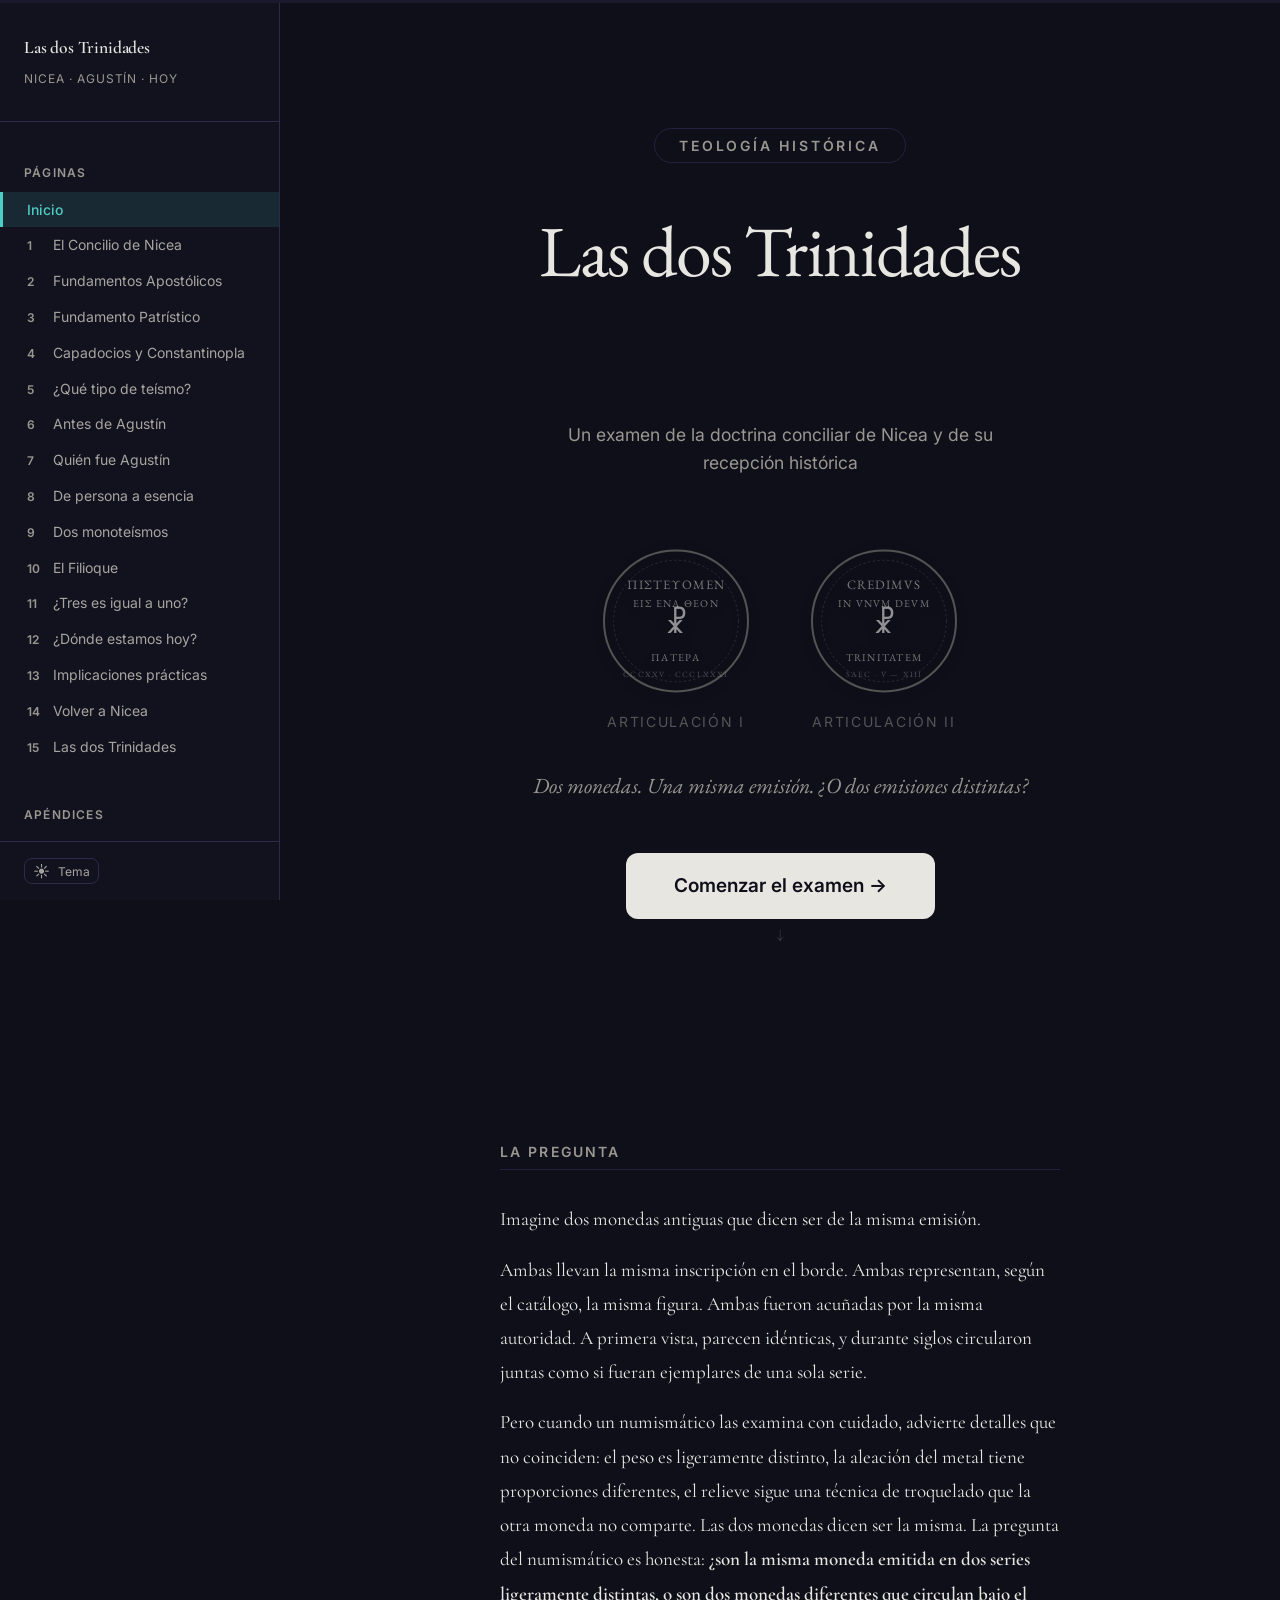
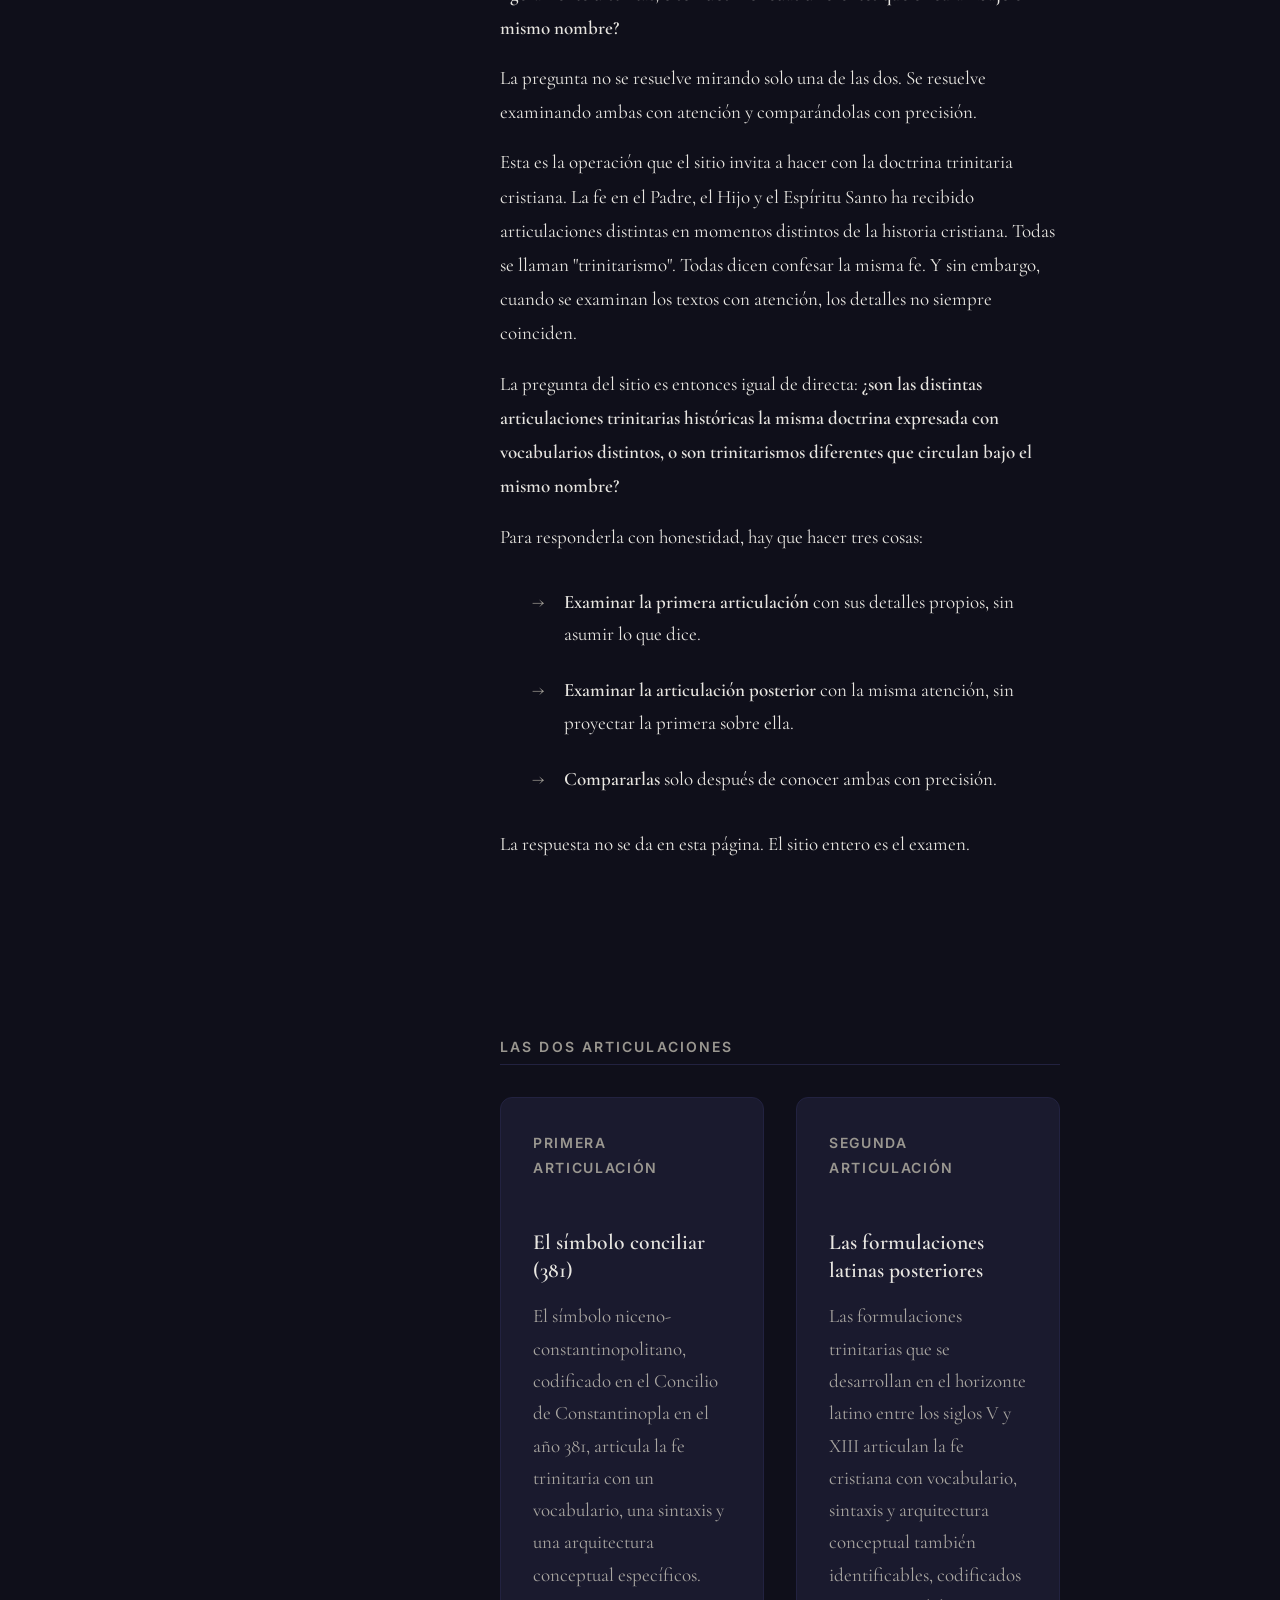
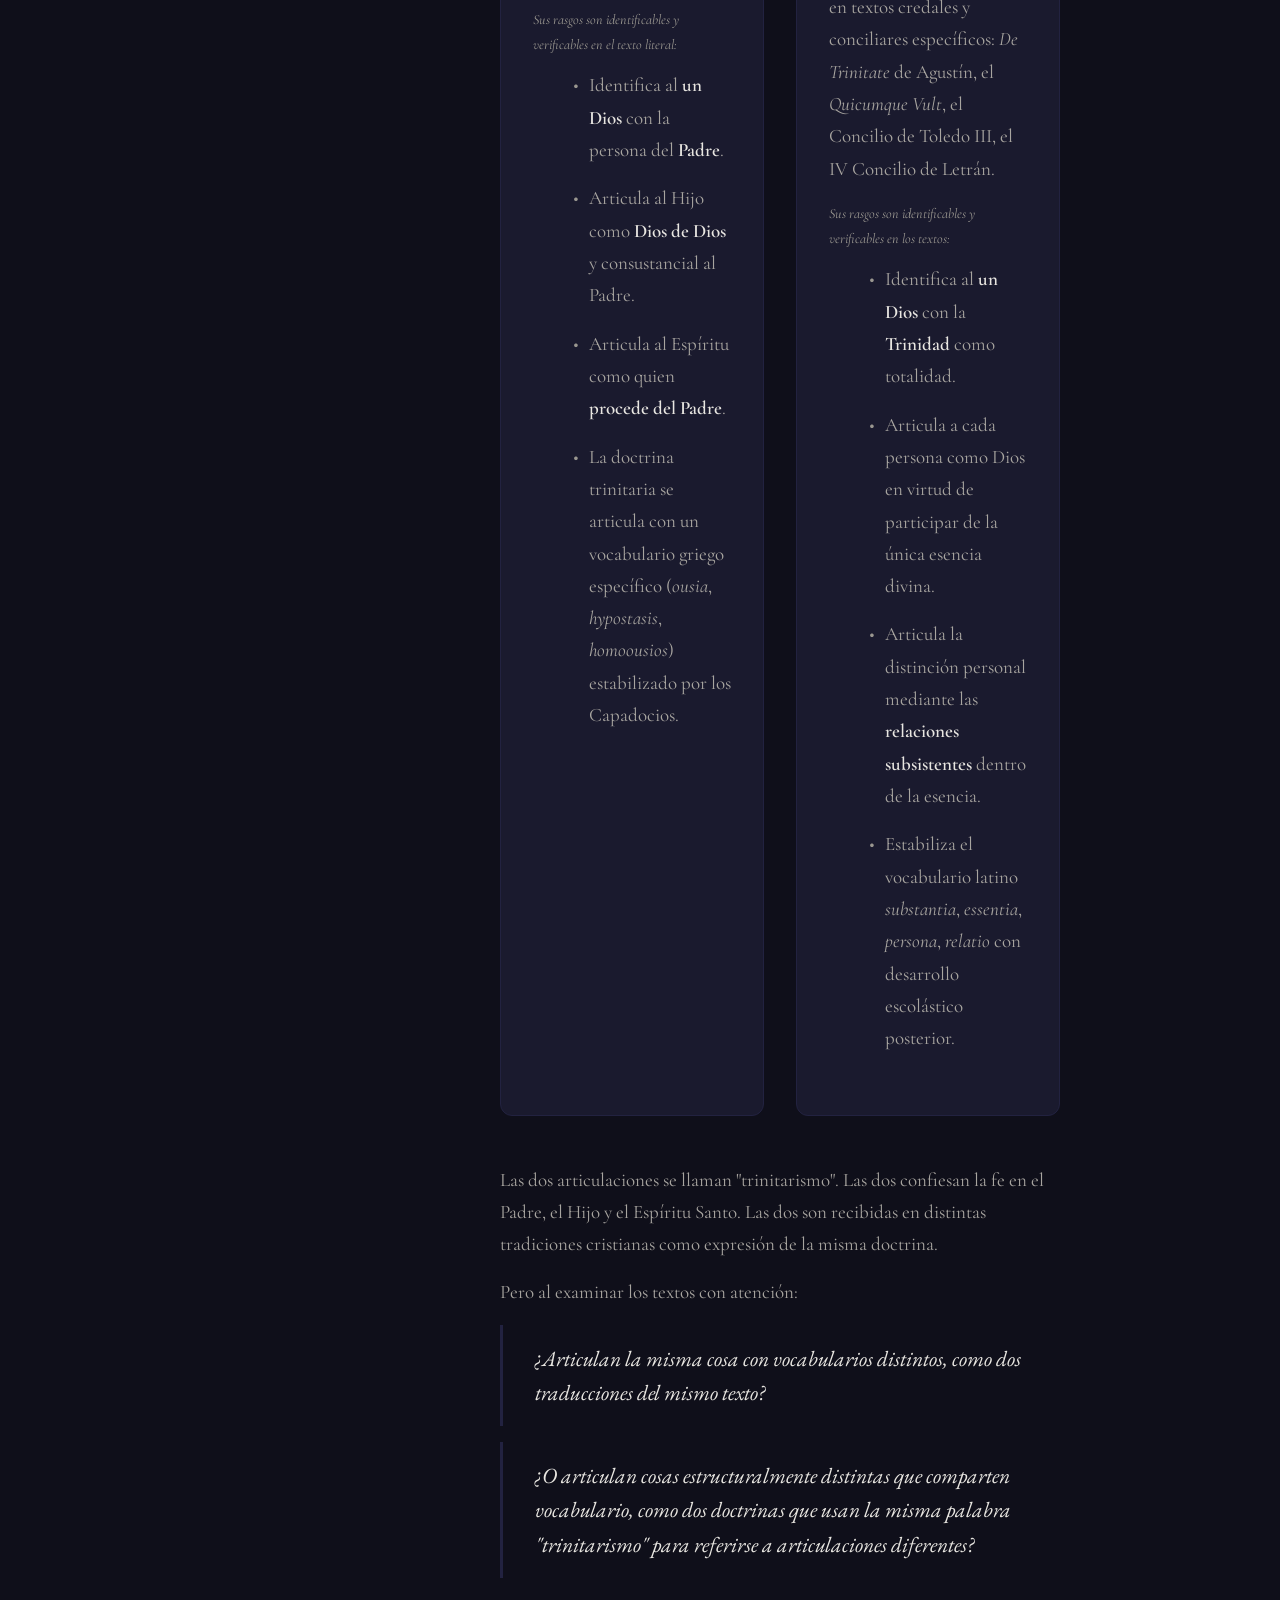
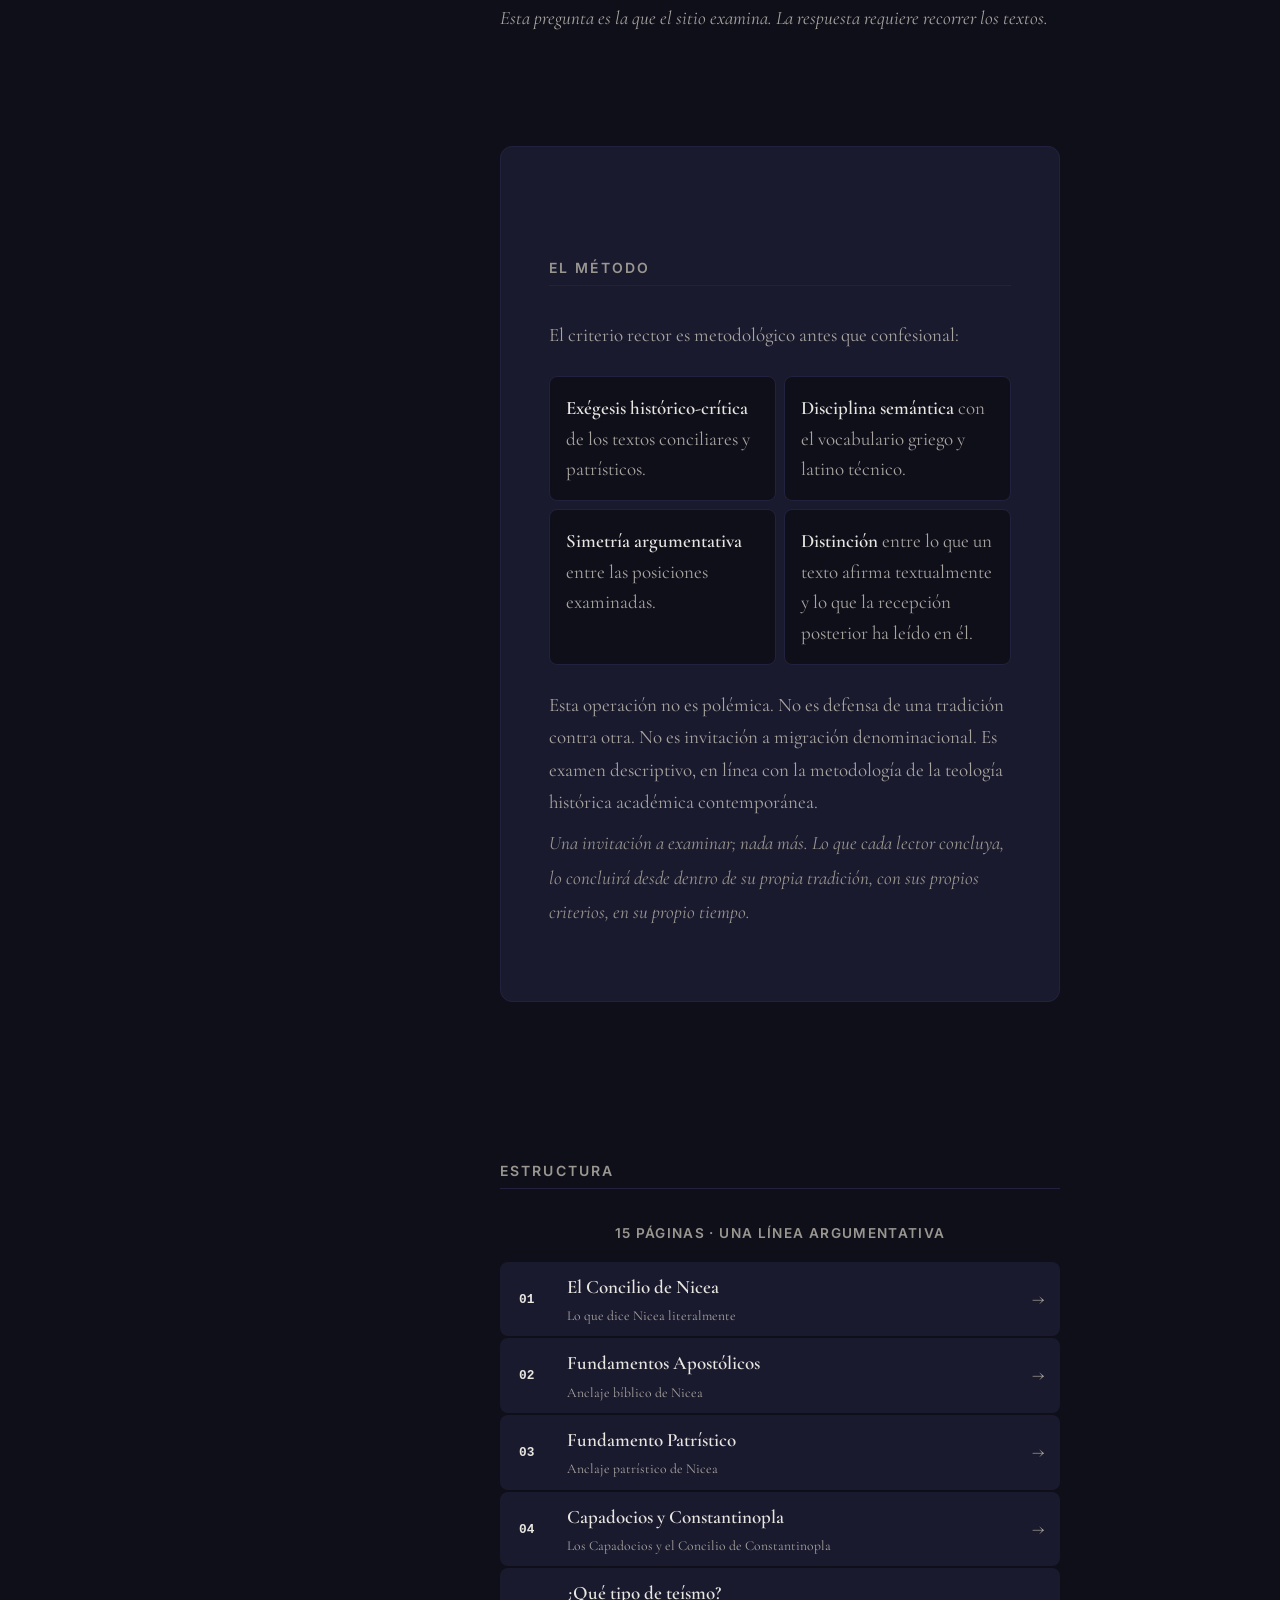
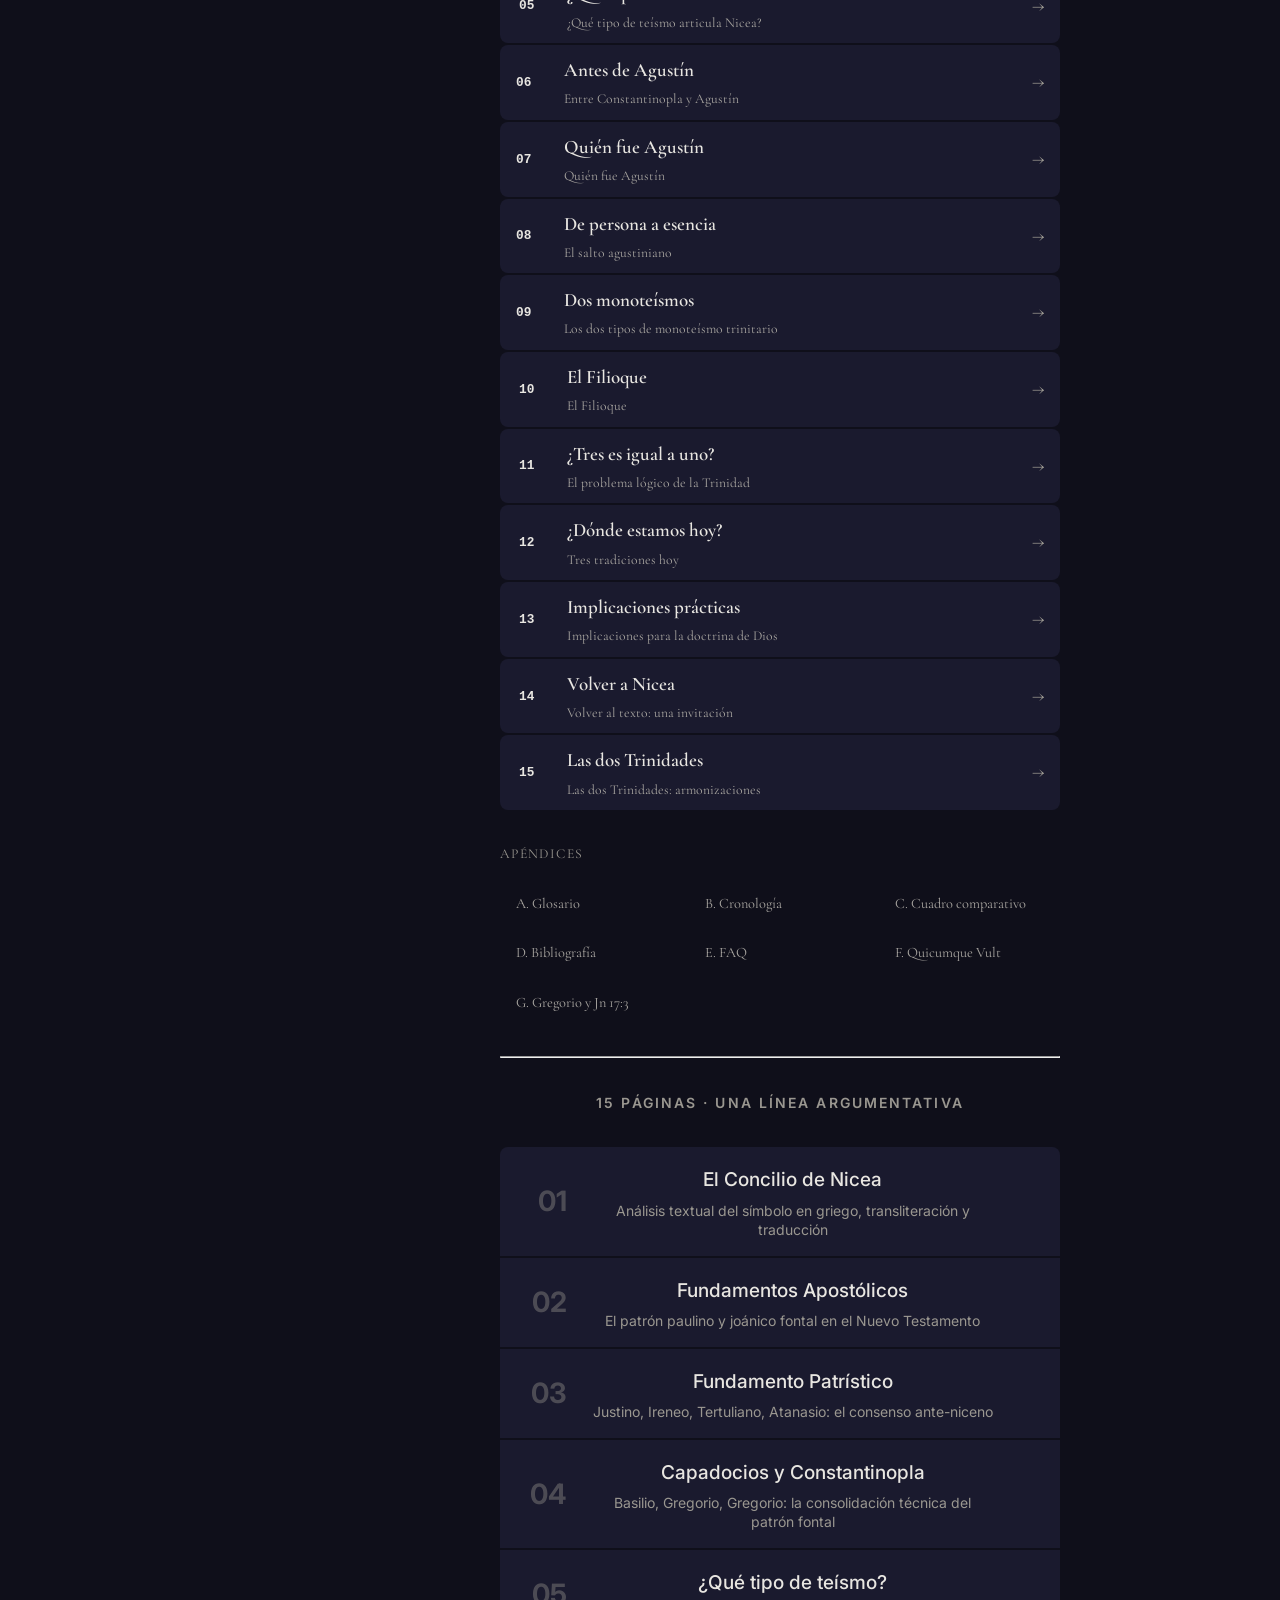
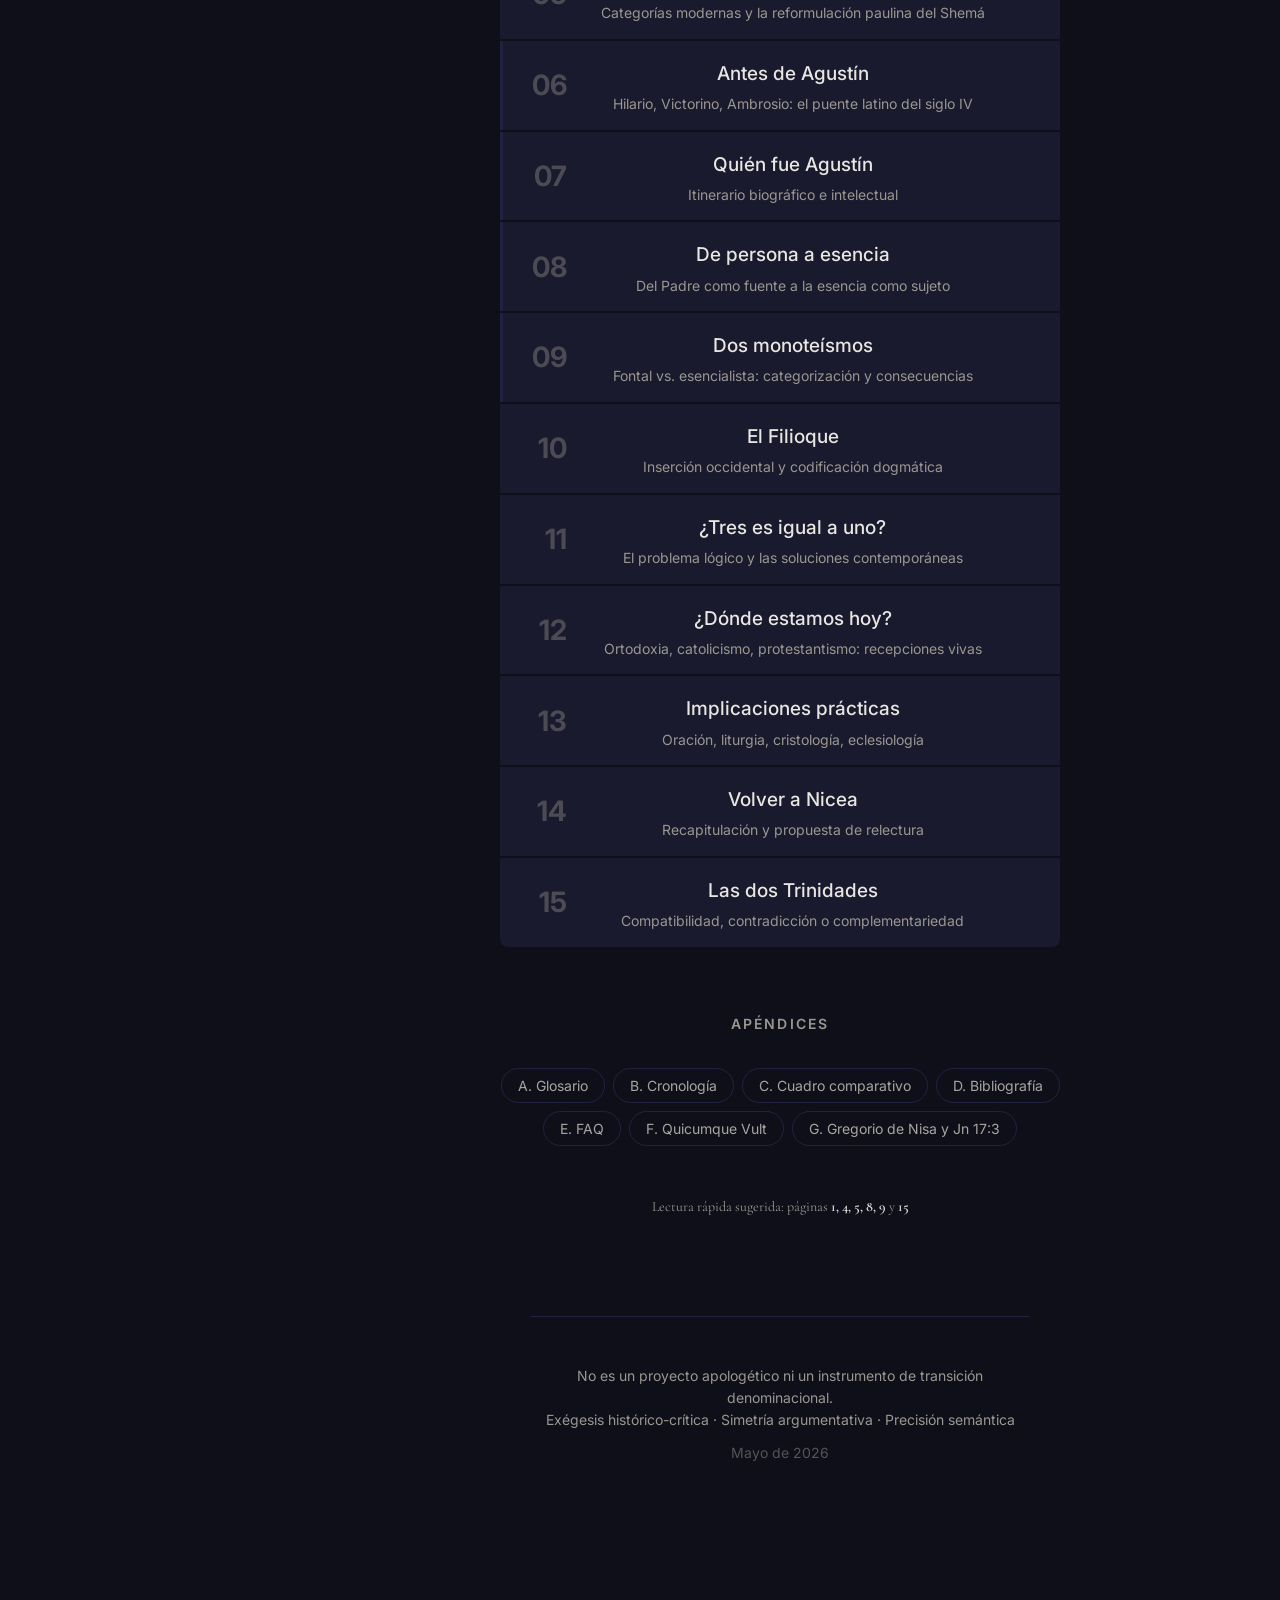
==== commit d1ec3eef: "Optimizar tipografía landing: subir todos los tamaños - Mínimo legible: fs-sm (14px) para labels - C" ====
--- a/web/index.html
+++ b/web/index.html
@@ -35,10 +35,10 @@
   <meta name="twitter:image" content="https://hotheos.github.io/lasdostrinidades/web/img/og-image.png">
 
   <!-- Stylesheets -->
-  <link rel="stylesheet" href="css/design-system.css?v=20260518g">
-  <link rel="stylesheet" href="css/layout.css?v=20260518g">
-  <link rel="stylesheet" href="css/components.css?v=20260518g">
-  <link rel="stylesheet" href="css/landing.css?v=20260518g">
+  <link rel="stylesheet" href="css/design-system.css?v=20260518h">
+  <link rel="stylesheet" href="css/layout.css?v=20260518h">
+  <link rel="stylesheet" href="css/components.css?v=20260518h">
+  <link rel="stylesheet" href="css/landing.css?v=20260518h">
 </head>
 <body>
 
@@ -93,7 +93,7 @@
   </div>
 
   <!-- Scripts -->
-  <script src="js/markdown-renderer.js?v=20260518g"></script>
-  <script src="js/app.js?v=20260518g"></script>
+  <script src="js/markdown-renderer.js?v=20260518h"></script>
+  <script src="js/app.js?v=20260518h"></script>
 </body>
 </html>
--- a/web/css/landing.css
+++ b/web/css/landing.css
@@ -1,5 +1,10 @@
 /* ============================================================
    LAS DOS TRINIDADES — Landing Page
+   Font size guide (optimized for readability):
+   - Labels/badges: var(--fs-sm)  → 0.875rem / ~14px
+   - Body text:     var(--fs-base) → 1.188rem / ~19px
+   - Subtitles:     var(--fs-md)  → 1.1rem
+   - Headings:      var(--fs-lg)  → 1.35rem
    ============================================================ */
 
 /* ---- Hero Section ---- */
@@ -24,7 +29,7 @@
 
 .hero__badge {
   font-family: var(--font-ui);
-  font-size: var(--fs-xs);
+  font-size: var(--fs-sm);
   font-weight: 600;
   text-transform: uppercase;
   letter-spacing: 0.2em;
@@ -51,7 +56,7 @@
 
 .hero__subtitle {
   font-family: var(--font-ui);
-  font-size: var(--fs-base);
+  font-size: var(--fs-md);
   color: var(--text-tertiary);
   max-width: 500px;
   line-height: 1.6;
@@ -115,7 +120,7 @@
 
 .coin__inscription {
   font-family: 'EB Garamond', Georgia, serif;
-  font-size: 14px;
+  font-size: 16px;
   fill: var(--text-secondary);
   text-anchor: middle;
   letter-spacing: 0.08em;
@@ -124,12 +129,12 @@
 }
 
 .coin__inscription--sm {
-  font-size: 11px;
+  font-size: 13px;
   letter-spacing: 0.12em;
 }
 
 .coin__inscription--xs {
-  font-size: 8px;
+  font-size: 10px;
   letter-spacing: 0.15em;
   opacity: 0.4;
 }
@@ -148,7 +153,6 @@
   opacity: 0.8;
   rx: 92;
 }
-
 .hero__coin--a:hover .coin__inscription { opacity: 1; }
 .hero__coin--a:hover .coin__figure { opacity: 0.9; }
 
@@ -158,18 +162,16 @@
   rx: 88;
   stroke-width: 3;
 }
-
 .hero__coin--b:hover .coin__inner {
   stroke-dasharray: 5 2;
   opacity: 0.4;
 }
-
 .hero__coin--b:hover .coin__inscription { opacity: 1; }
 .hero__coin--b:hover .coin__figure { opacity: 0.9; }
 
 .hero__coin-label {
   font-family: var(--font-ui);
-  font-size: var(--fs-xs);
+  font-size: var(--fs-sm);
   color: var(--text-tertiary);
   text-transform: uppercase;
   letter-spacing: 0.12em;
@@ -184,7 +186,7 @@
 .hero__caption {
   font-family: 'EB Garamond', Georgia, serif;
   font-style: italic;
-  font-size: var(--fs-base);
+  font-size: var(--fs-lg);
   color: var(--text-tertiary);
   margin-bottom: var(--space-2xl);
   opacity: 0;
@@ -215,7 +217,7 @@
 
 .inicio__heading {
   font-family: var(--font-ui);
-  font-size: var(--fs-xs);
+  font-size: var(--fs-sm);
   font-weight: 600;
   text-transform: uppercase;
   letter-spacing: 0.15em;
@@ -248,6 +250,7 @@
   position: relative;
   color: var(--text-primary);
   line-height: 1.7;
+  font-size: var(--fs-base);
 }
 
 .inicio__steps li::before {
@@ -274,7 +277,7 @@
 
 .inicio__column-label {
   font-family: var(--font-ui);
-  font-size: var(--fs-xs);
+  font-size: var(--fs-sm);
   font-weight: 600;
   text-transform: uppercase;
   letter-spacing: 0.12em;
@@ -292,14 +295,14 @@
 }
 
 .inicio__column-intro {
-  font-size: var(--fs-sm);
+  font-size: var(--fs-base);
   color: var(--text-secondary);
   line-height: 1.7;
   margin-bottom: var(--space-md);
 }
 
 .inicio__column-sublabel {
-  font-size: var(--fs-xs);
+  font-size: var(--fs-sm);
   color: var(--text-tertiary);
   font-style: italic;
   margin-bottom: var(--space-sm);
@@ -312,7 +315,7 @@
 }
 
 .inicio__column-list li {
-  font-size: var(--fs-sm);
+  font-size: var(--fs-base);
   color: var(--text-secondary);
   line-height: 1.7;
   padding: var(--space-xs) 0 var(--space-xs) var(--space-lg);
@@ -334,7 +337,7 @@
 }
 
 .inicio__question-block > p {
-  font-size: var(--fs-sm);
+  font-size: var(--fs-base);
   color: var(--text-secondary);
   line-height: 1.7;
   margin-bottom: var(--space-md);
@@ -352,7 +355,7 @@
 }
 
 .inicio__question-close {
-  font-size: var(--fs-sm);
+  font-size: var(--fs-base);
   color: var(--text-tertiary);
   margin-top: var(--space-lg);
   font-style: italic;
@@ -368,7 +371,7 @@
 }
 
 .inicio__method-intro {
-  font-size: var(--fs-sm);
+  font-size: var(--fs-base);
   color: var(--text-secondary);
   margin-bottom: var(--space-lg);
 }
@@ -381,7 +384,7 @@
 }
 
 .inicio__method-item {
-  font-size: var(--fs-sm);
+  font-size: var(--fs-base);
   color: var(--text-secondary);
   line-height: 1.6;
   padding: var(--space-md);
@@ -391,28 +394,28 @@
 }
 
 .inicio__method-note {
-  font-size: var(--fs-sm);
+  font-size: var(--fs-base);
   color: var(--text-secondary);
   line-height: 1.7;
   margin-bottom: var(--space-sm);
 }
 
 .inicio__method-coda {
-  font-size: var(--fs-sm);
+  font-size: var(--fs-base);
   color: var(--text-tertiary);
   font-style: italic;
 }
 
 /* ---- Structure intro ---- */
 .inicio__structure-intro {
-  font-size: var(--fs-sm);
+  font-size: var(--fs-base);
   color: var(--text-secondary);
   margin-bottom: var(--space-md);
 }
 
 /* ---- Navigation tip ---- */
 .inicio__nav-tip {
-  font-size: var(--fs-xs);
+  font-size: var(--fs-sm);
   color: var(--text-tertiary);
   text-align: center;
   margin: var(--space-2xl) 0 0;
@@ -424,7 +427,7 @@
   align-items: center;
   gap: var(--space-sm);
   font-family: var(--font-ui);
-  font-size: var(--fs-sm);
+  font-size: var(--fs-base);
   font-weight: 600;
   color: var(--bg-primary);
   background: var(--text-primary);
@@ -454,7 +457,7 @@
 
 .landing__pages-title {
   font-family: var(--font-ui);
-  font-size: var(--fs-xs);
+  font-size: var(--fs-sm);
   font-weight: 600;
   text-transform: uppercase;
   letter-spacing: 0.15em;
@@ -522,28 +525,28 @@
 .landing__index-content {
   display: flex;
   flex-direction: column;
-  gap: 2px;
+  gap: 3px;
   flex: 1;
   min-width: 0;
 }
 
 .landing__index-title {
   font-family: var(--font-ui);
-  font-size: var(--fs-sm);
+  font-size: var(--fs-base);
   font-weight: 500;
   color: var(--text-primary);
 }
 
 .landing__index-desc {
   font-family: var(--font-ui);
-  font-size: var(--fs-xs);
+  font-size: var(--fs-sm);
   color: var(--text-tertiary);
   line-height: 1.4;
 }
 
 .landing__index-arrow {
   font-family: var(--font-ui);
-  font-size: var(--fs-sm);
+  font-size: var(--fs-base);
   color: var(--text-tertiary);
   opacity: 0;
   transform: translateX(-4px);
@@ -572,7 +575,7 @@
 
 .landing__appendix-link {
   font-family: var(--font-ui);
-  font-size: var(--fs-xs);
+  font-size: var(--fs-sm);
   color: var(--text-secondary);
   text-decoration: none;
   padding: var(--space-xs) var(--space-md);
@@ -597,7 +600,7 @@
 
 .landing__footer-text {
   font-family: var(--font-ui);
-  font-size: var(--fs-xs);
+  font-size: var(--fs-sm);
   color: var(--text-tertiary);
   line-height: 1.6;
   max-width: 500px;
@@ -606,7 +609,7 @@
 
 .landing__footer-date {
   font-family: var(--font-ui);
-  font-size: var(--fs-xs);
+  font-size: var(--fs-sm);
   color: var(--text-tertiary);
   opacity: 0.5;
   margin-top: var(--space-sm);
@@ -664,7 +667,6 @@
 
   .landing__cta {
     padding: var(--space-md) var(--space-xl);
-    font-size: var(--fs-sm);
     width: 100%;
     justify-content: center;
   }
@@ -692,7 +694,7 @@
   }
 
   .landing__appendix-link {
-    font-size: 0.6875rem;
+    font-size: var(--fs-sm);
     padding: var(--space-xs) var(--space-sm);
   }
 }
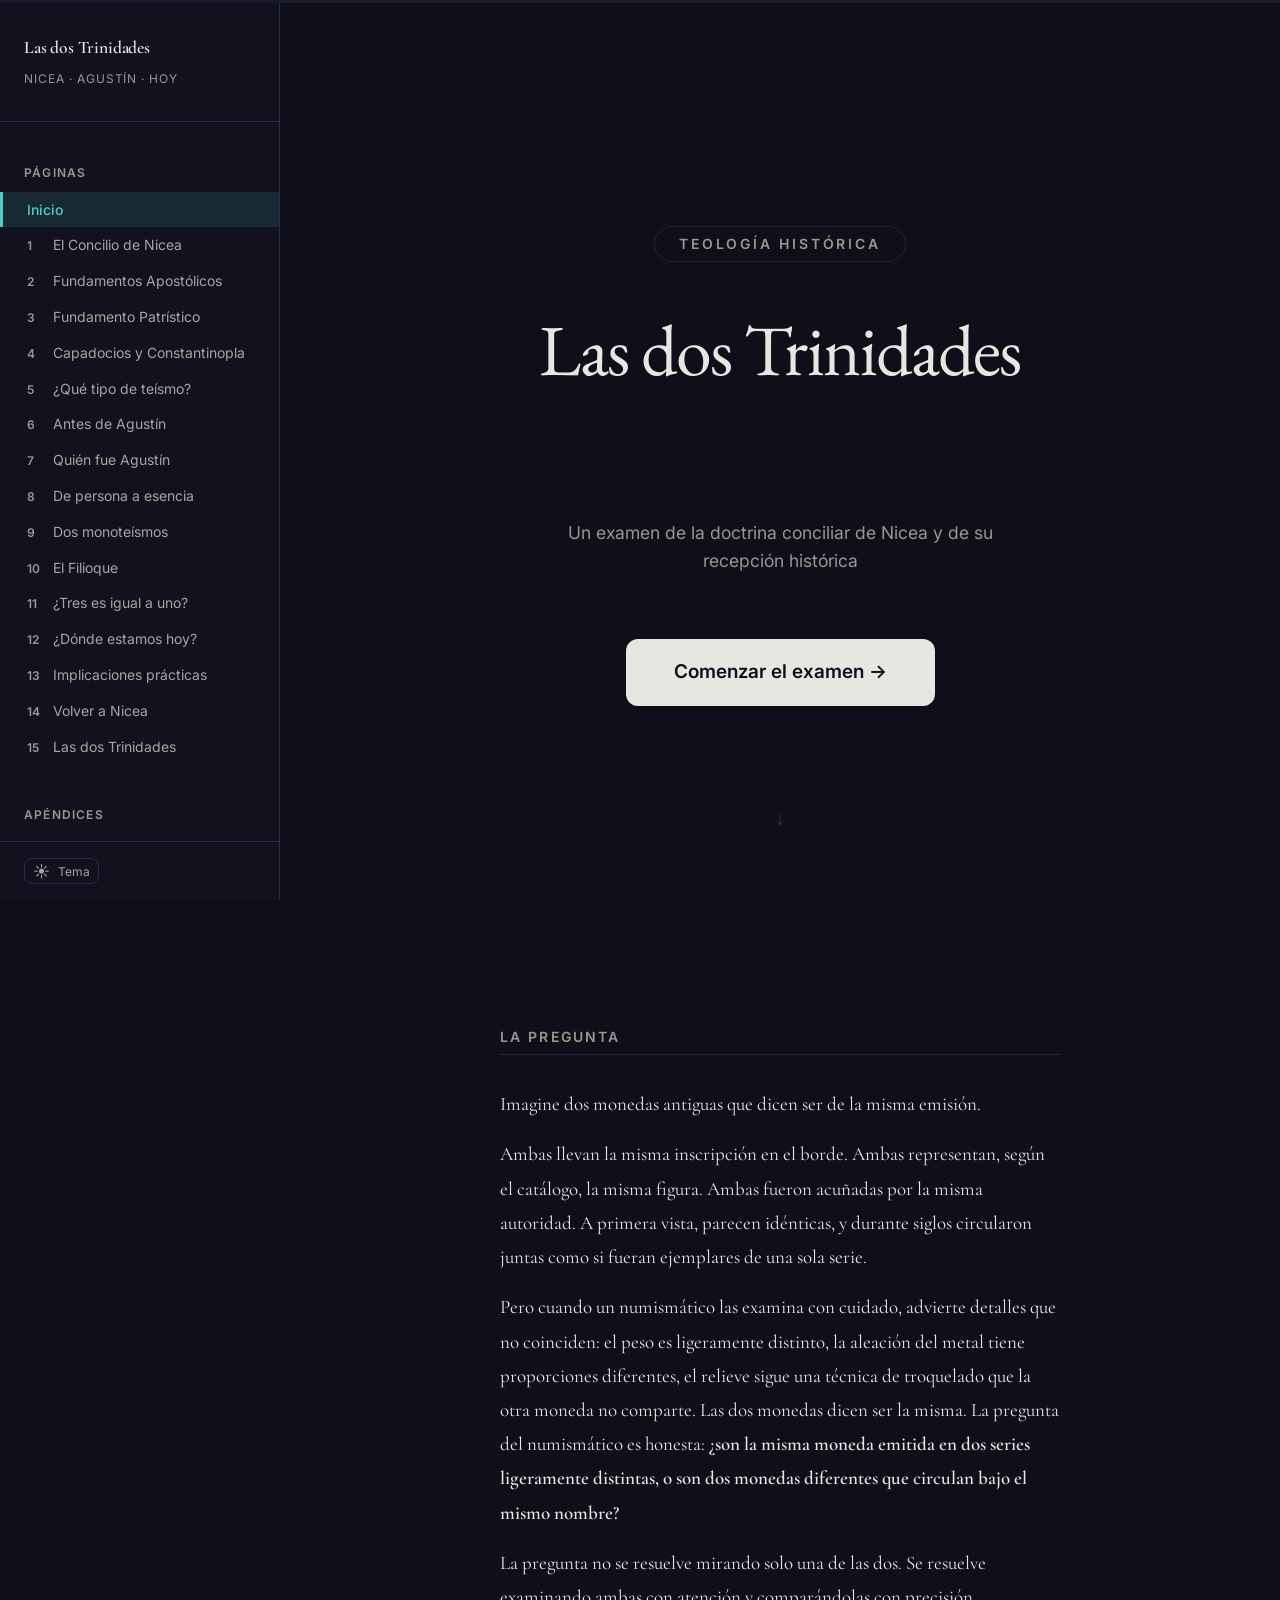
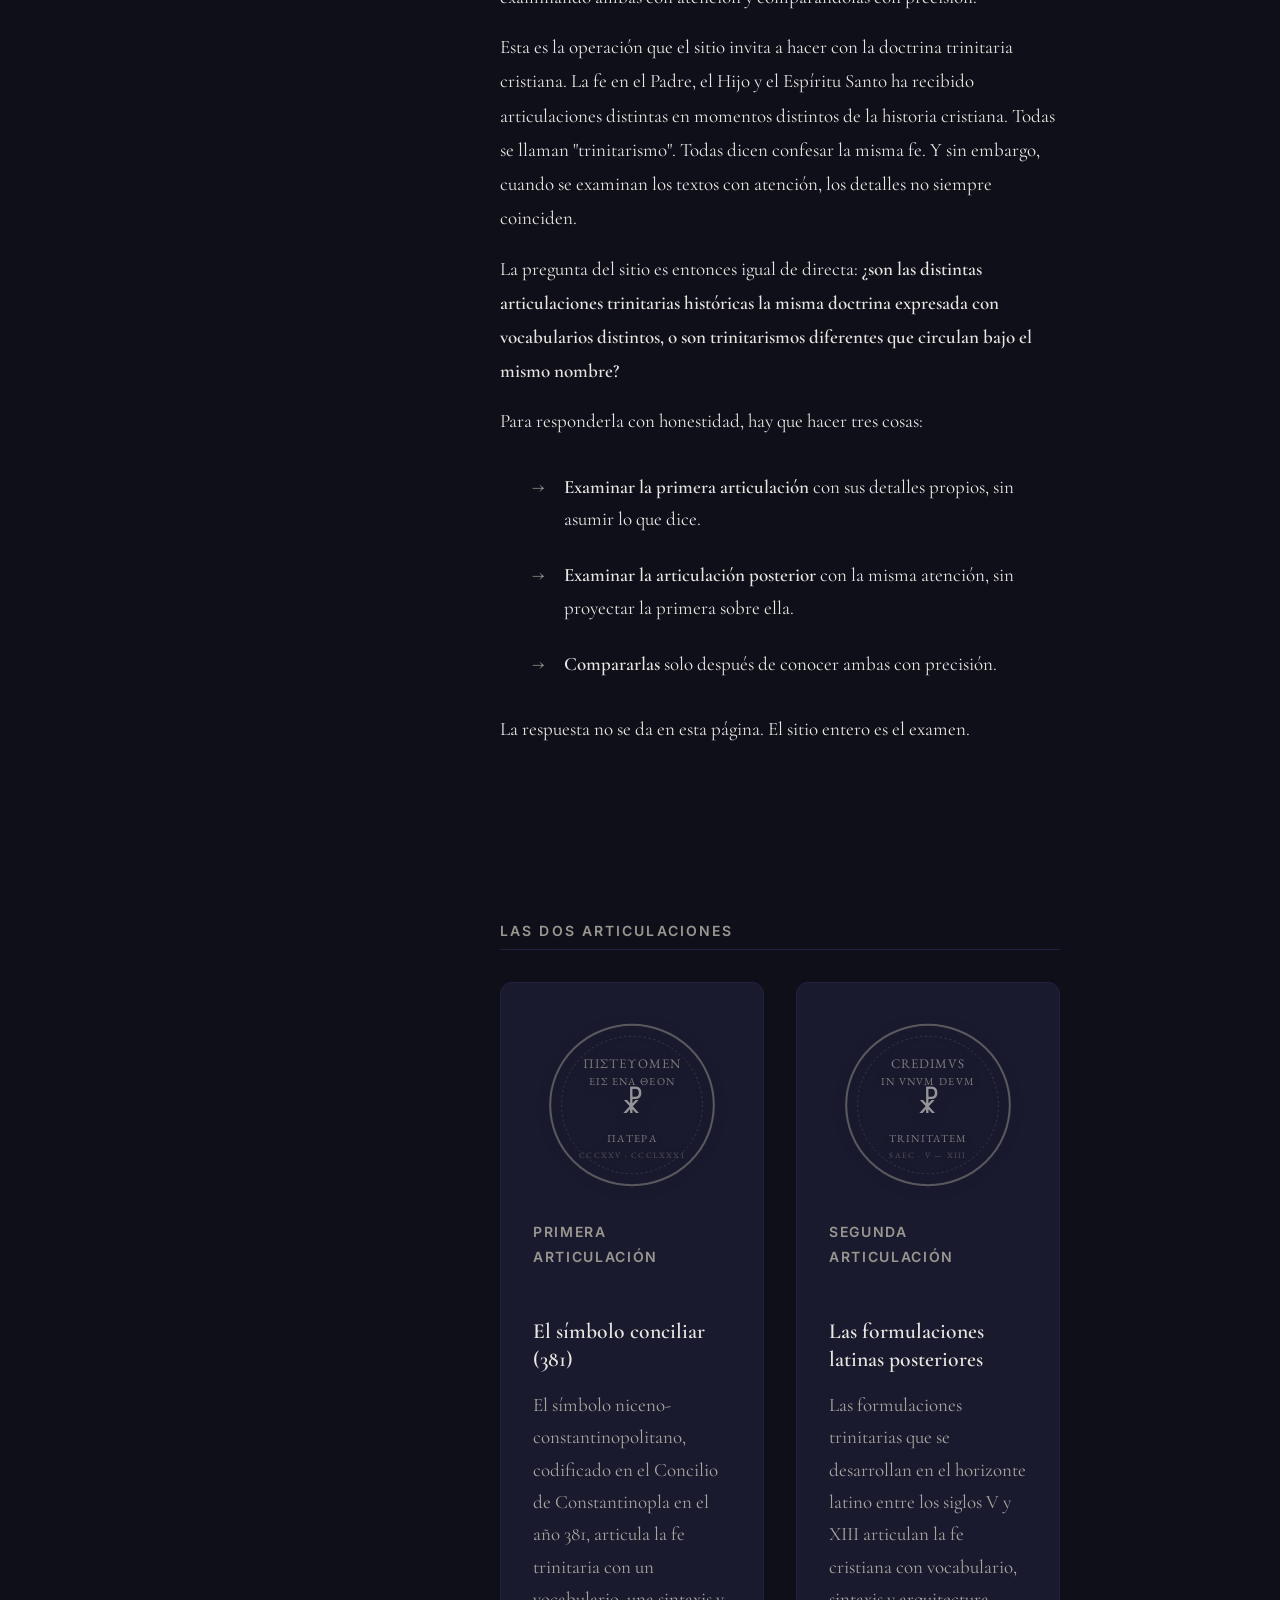
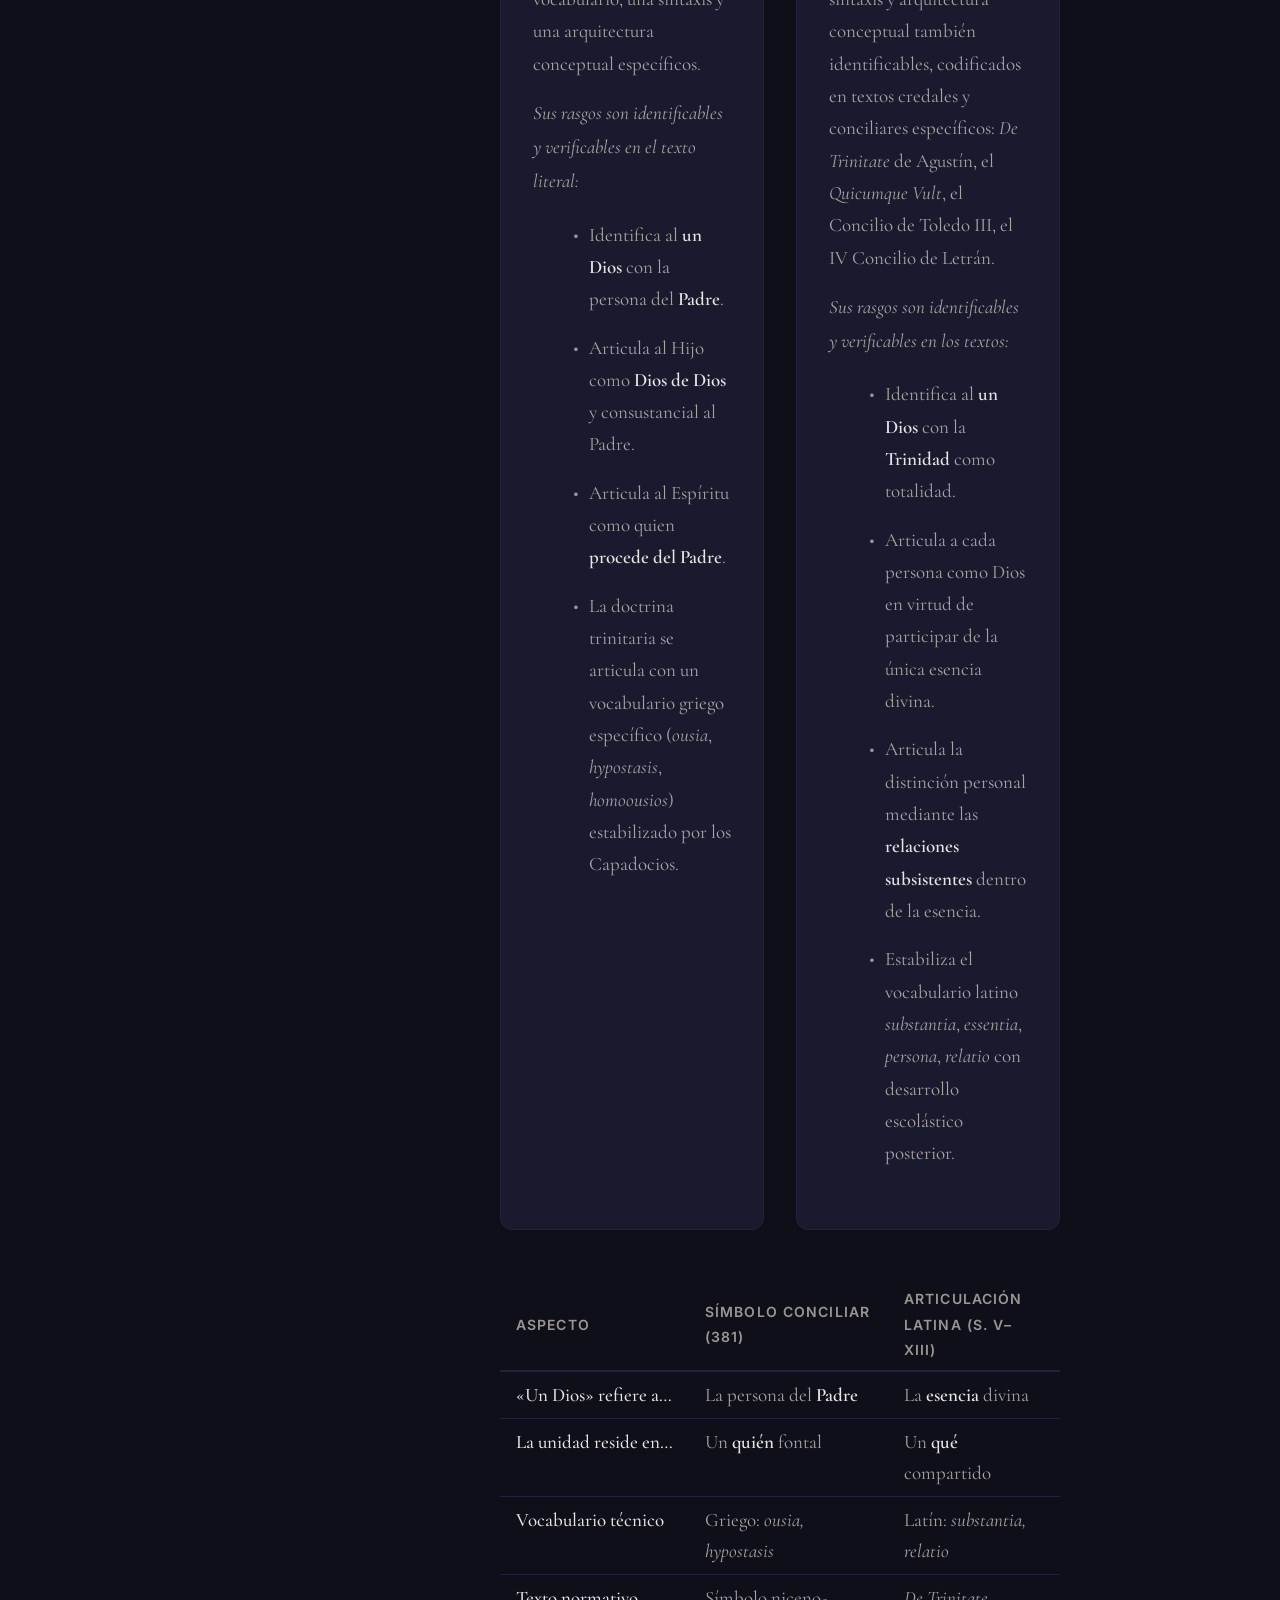
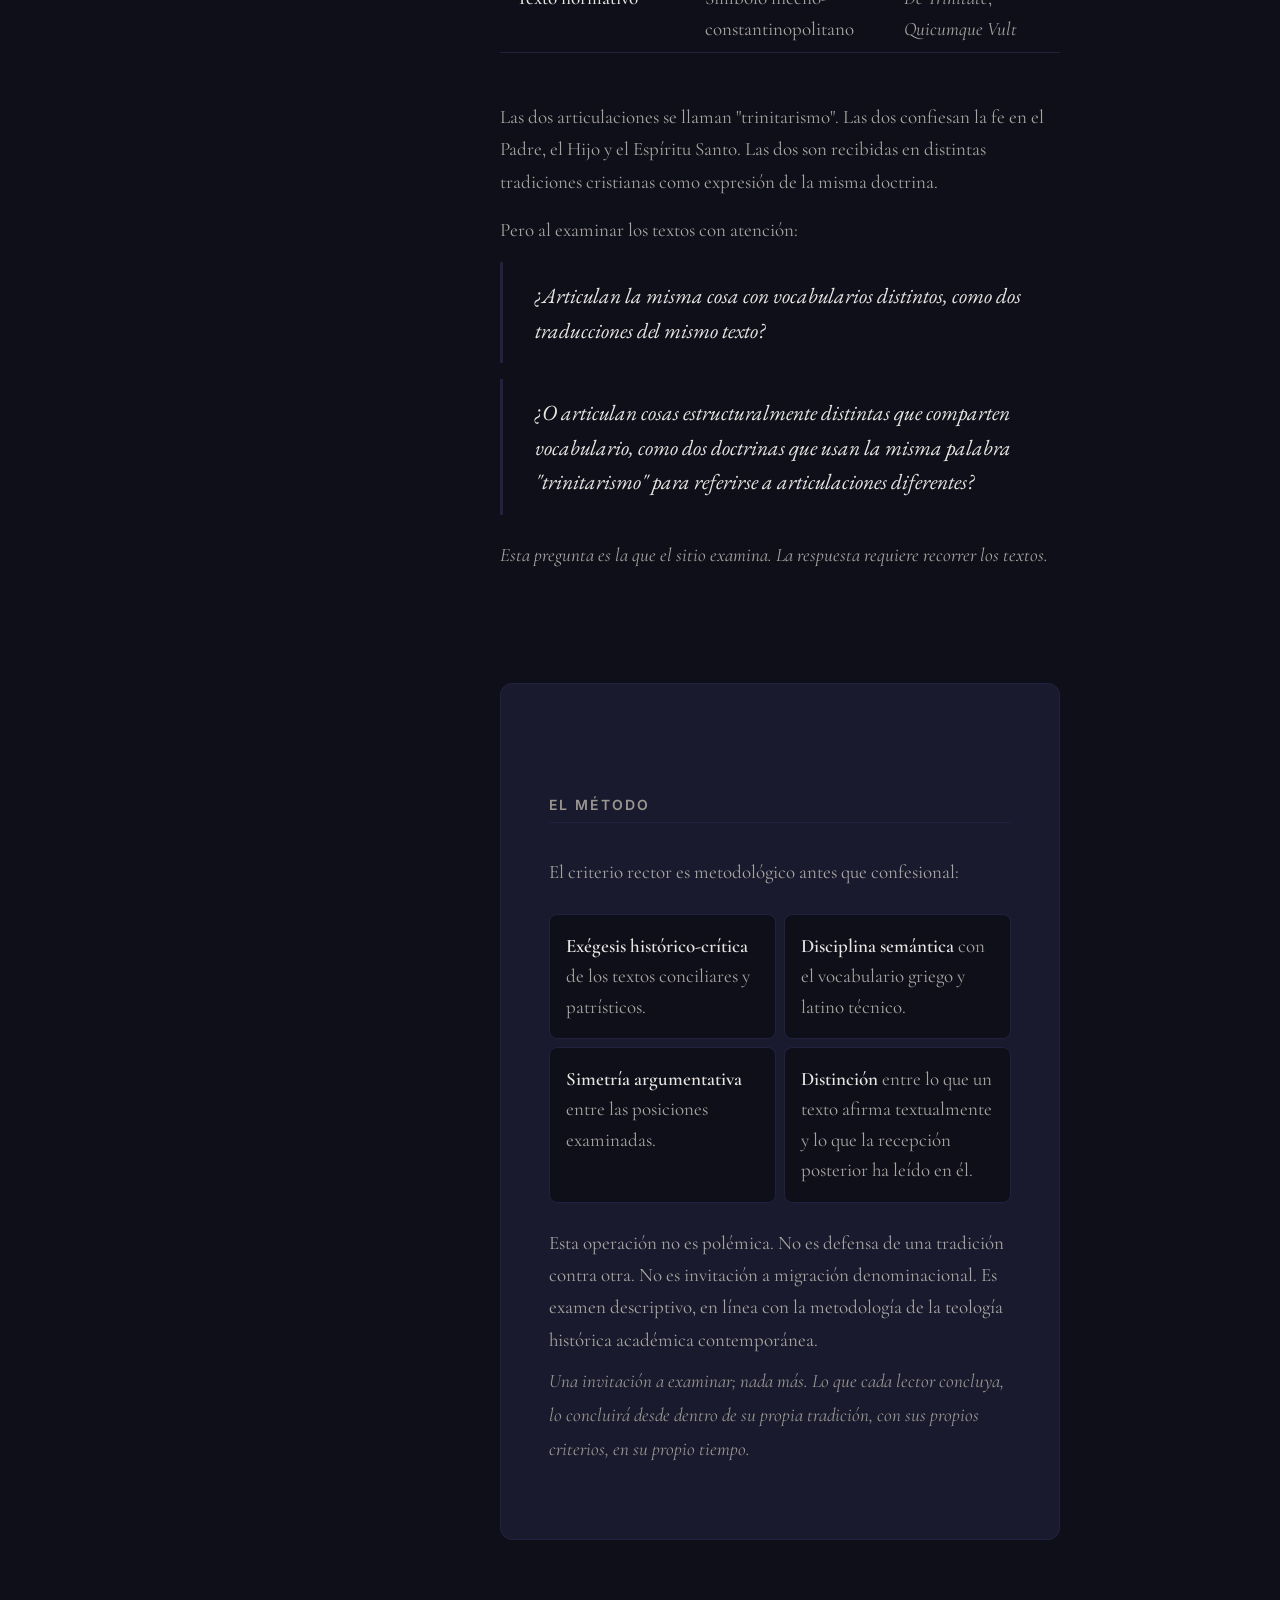
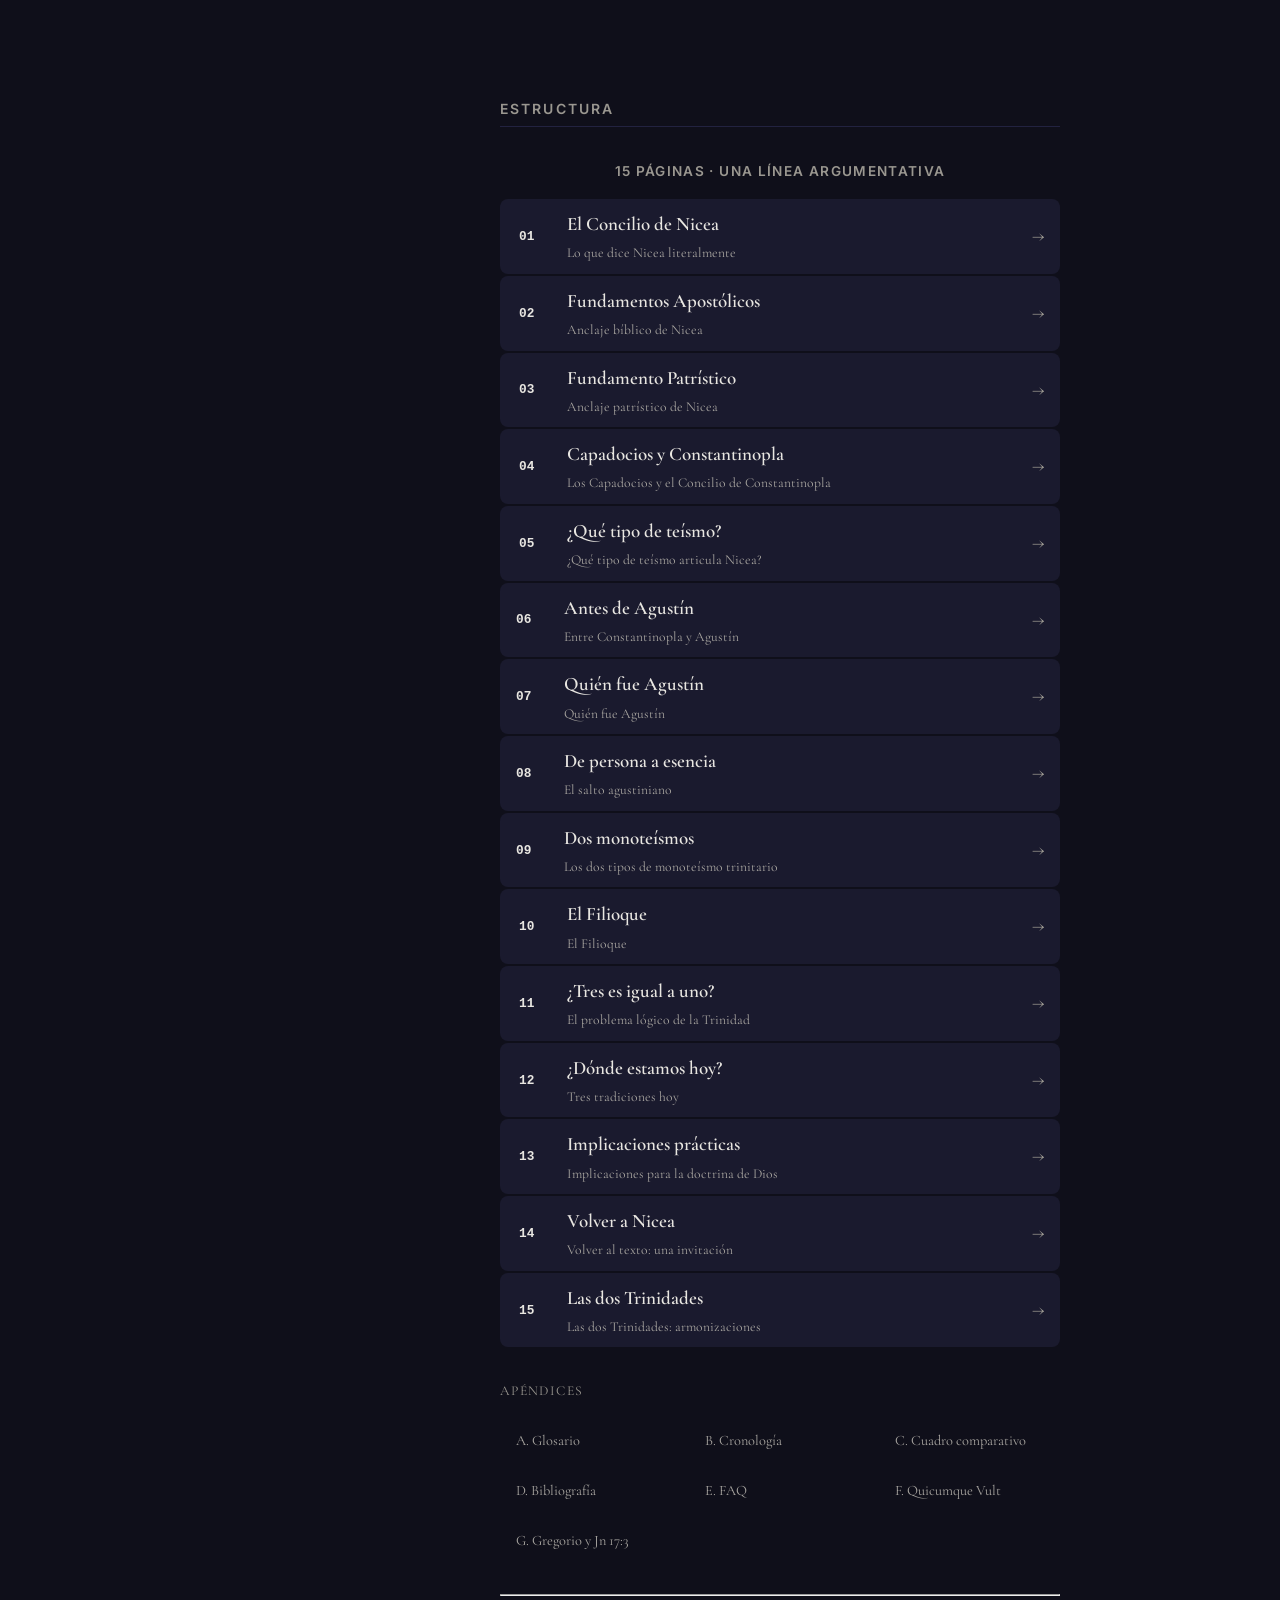
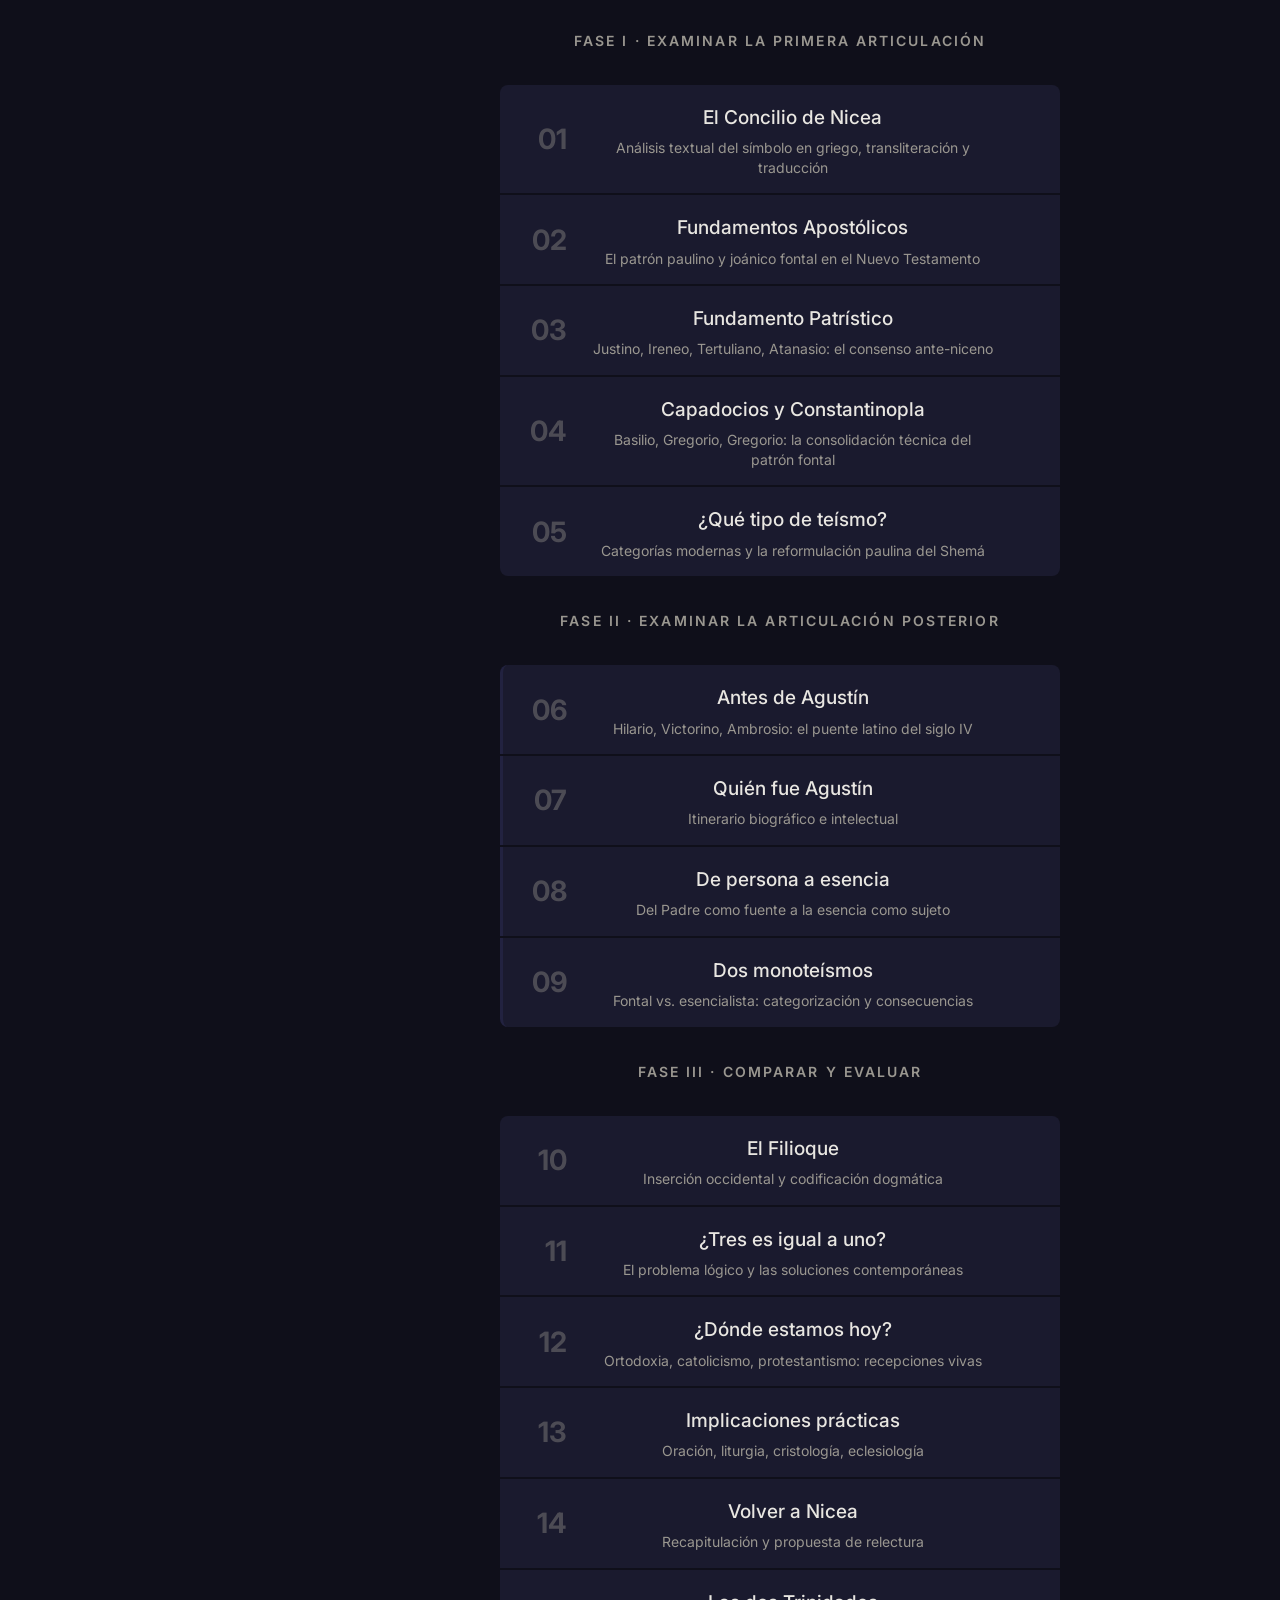
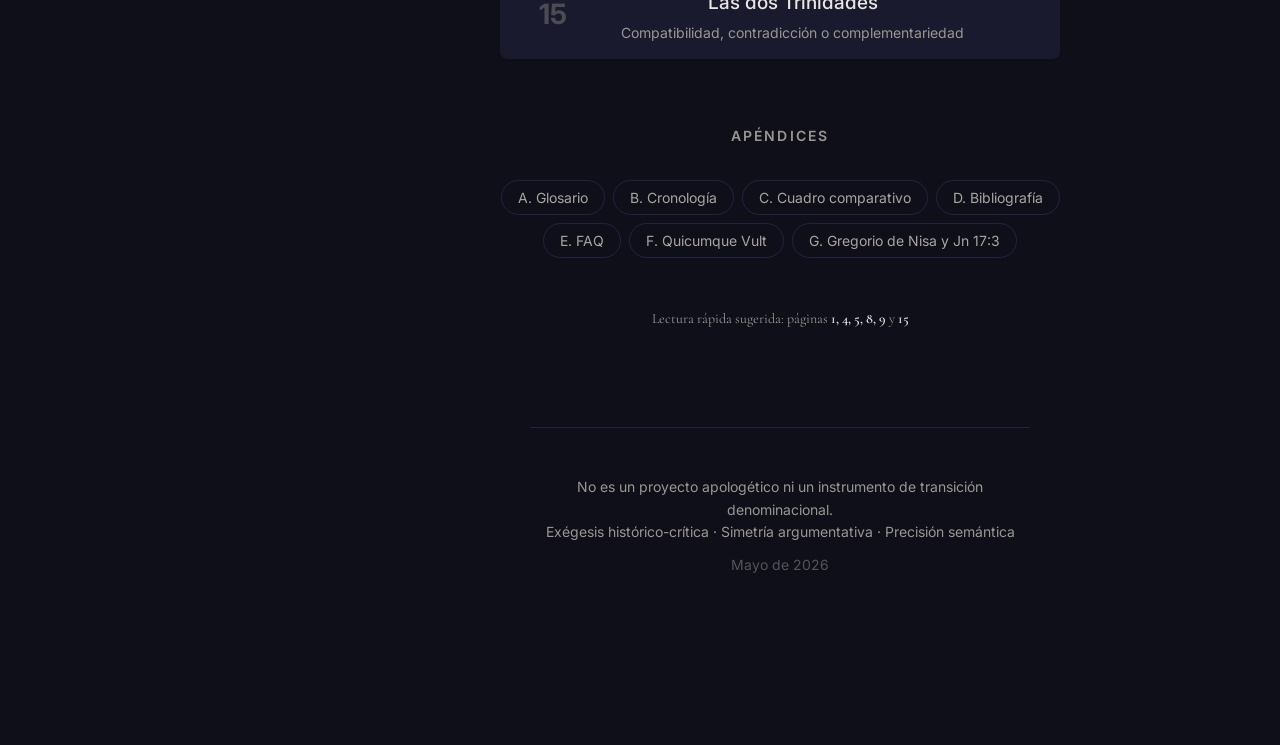
==== commit 53b83e95: "Rediseño inicio: monedas en columnas, tabla, fases - Monedas SVG movidas del hero a cada columna (in" ====
--- a/web/index.html
+++ b/web/index.html
@@ -35,10 +35,10 @@
   <meta name="twitter:image" content="https://hotheos.github.io/lasdostrinidades/web/img/og-image.png">
 
   <!-- Stylesheets -->
-  <link rel="stylesheet" href="css/design-system.css?v=20260518h">
-  <link rel="stylesheet" href="css/layout.css?v=20260518h">
-  <link rel="stylesheet" href="css/components.css?v=20260518h">
-  <link rel="stylesheet" href="css/landing.css?v=20260518h">
+  <link rel="stylesheet" href="css/design-system.css?v=20260518i">
+  <link rel="stylesheet" href="css/layout.css?v=20260518i">
+  <link rel="stylesheet" href="css/components.css?v=20260518i">
+  <link rel="stylesheet" href="css/landing.css?v=20260518i">
 </head>
 <body>
 
@@ -93,7 +93,7 @@
   </div>
 
   <!-- Scripts -->
-  <script src="js/markdown-renderer.js?v=20260518h"></script>
-  <script src="js/app.js?v=20260518h"></script>
+  <script src="js/markdown-renderer.js?v=20260518i"></script>
+  <script src="js/app.js?v=20260518i"></script>
 </body>
 </html>
--- a/web/css/landing.css
+++ b/web/css/landing.css
@@ -302,10 +302,73 @@
 }
 
 .inicio__column-sublabel {
-  font-size: var(--fs-sm);
-  color: var(--text-tertiary);
+  font-size: var(--fs-base);
+  color: var(--text-secondary);
   font-style: italic;
-  margin-bottom: var(--space-sm);
+  margin-bottom: var(--space-md);
+}
+
+/* Coin inside column */
+.inicio__column-coin {
+  display: flex;
+  justify-content: center;
+  margin-bottom: var(--space-lg);
+}
+
+.hero__coin-svg--inline {
+  width: 180px;
+  height: 180px;
+  filter: drop-shadow(0 2px 8px rgba(0,0,0,0.15));
+  transition: filter 0.4s ease, transform 0.4s ease;
+}
+
+.hero__coin-svg--inline:hover {
+  filter: drop-shadow(0 4px 16px rgba(0,0,0,0.25));
+  transform: scale(1.06);
+}
+
+/* Comparison table */
+.inicio__comparison {
+  max-width: 720px;
+  margin: var(--space-xl) auto var(--space-2xl);
+  overflow-x: auto;
+}
+
+.inicio__table {
+  width: 100%;
+  border-collapse: collapse;
+  font-size: var(--fs-base);
+}
+
+.inicio__table th {
+  font-family: var(--font-ui);
+  font-size: var(--fs-sm);
+  font-weight: 600;
+  text-transform: uppercase;
+  letter-spacing: 0.08em;
+  color: var(--text-tertiary);
+  text-align: left;
+  padding: var(--space-sm) var(--space-md);
+  border-bottom: 2px solid var(--border-subtle);
+}
+
+.inicio__table td {
+  font-size: var(--fs-base);
+  color: var(--text-secondary);
+  padding: var(--space-sm) var(--space-md);
+  border-bottom: 1px solid var(--border-subtle);
+  line-height: 1.6;
+  vertical-align: top;
+}
+
+.inicio__table td:first-child {
+  font-weight: 500;
+  color: var(--text-primary);
+  white-space: nowrap;
+}
+
+.inicio__table tbody tr:hover {
+  background: var(--bg-secondary);
 }
 
 .inicio__column-list {
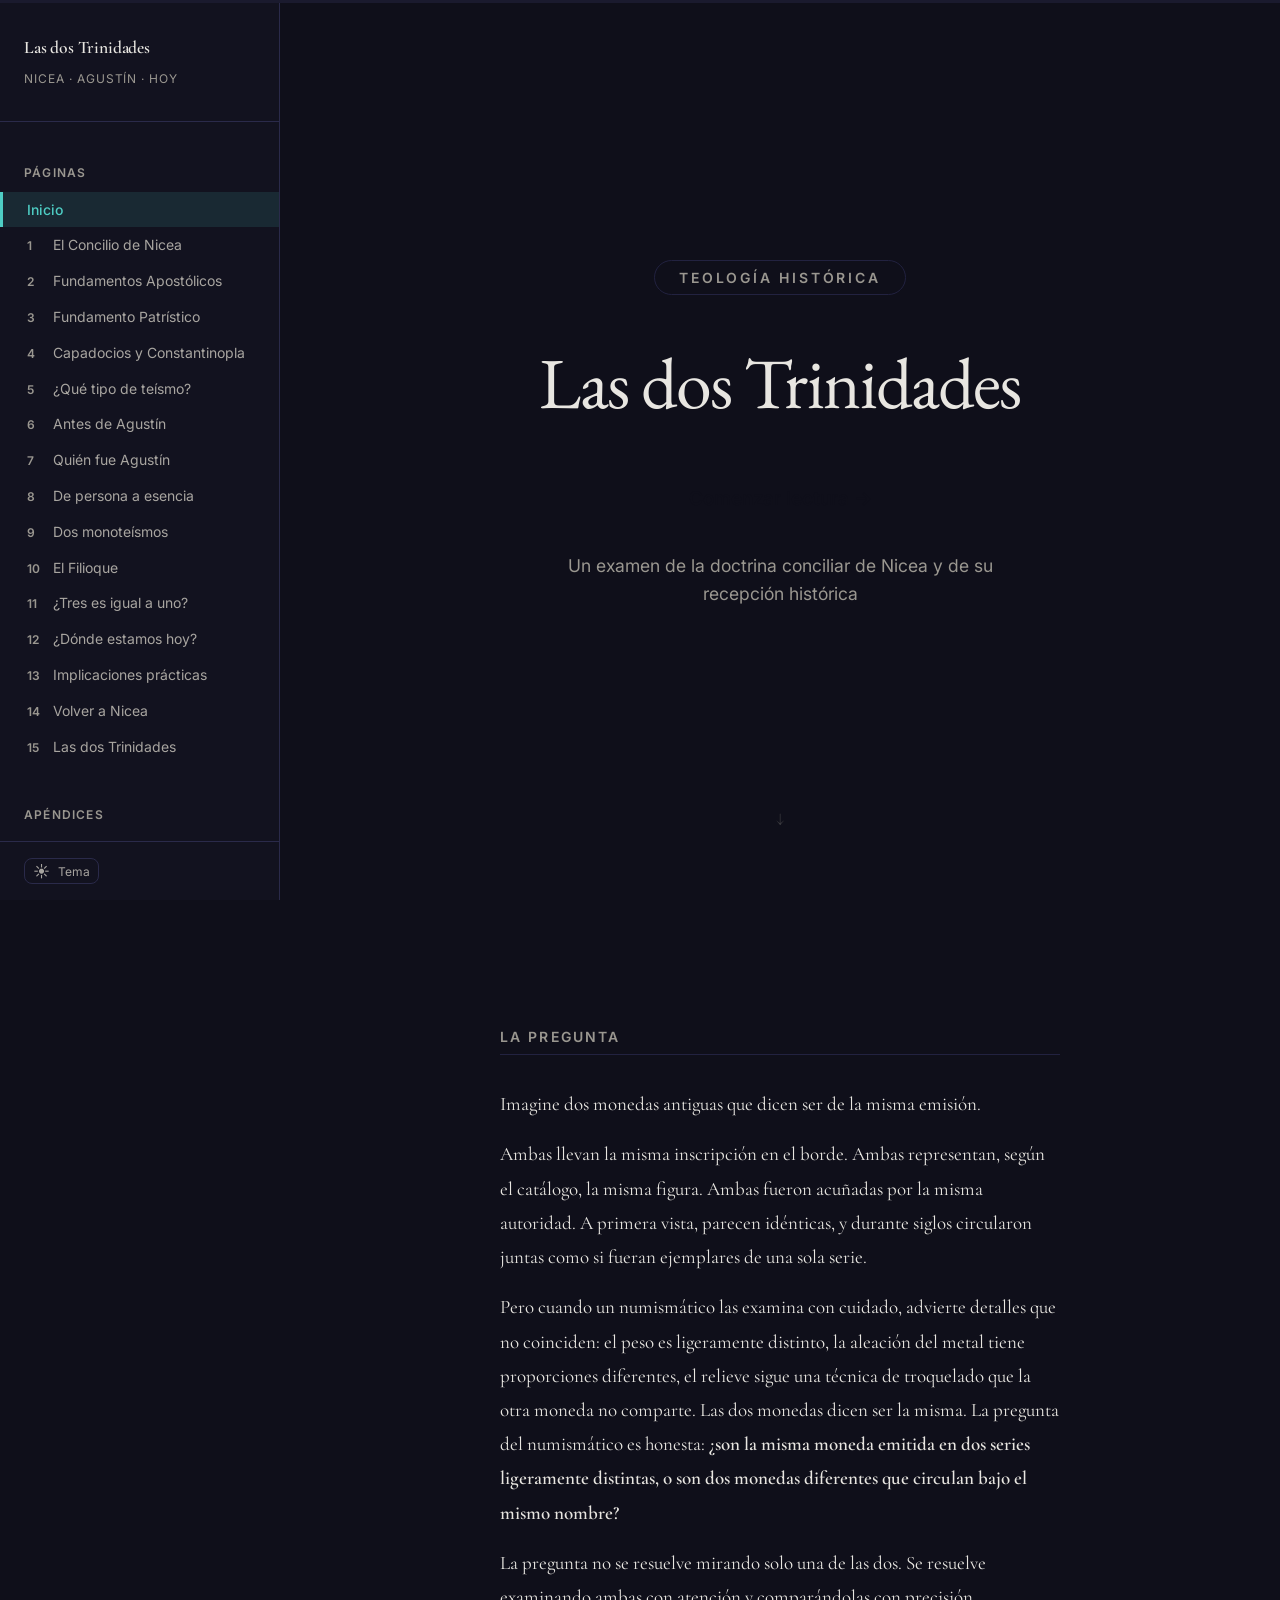
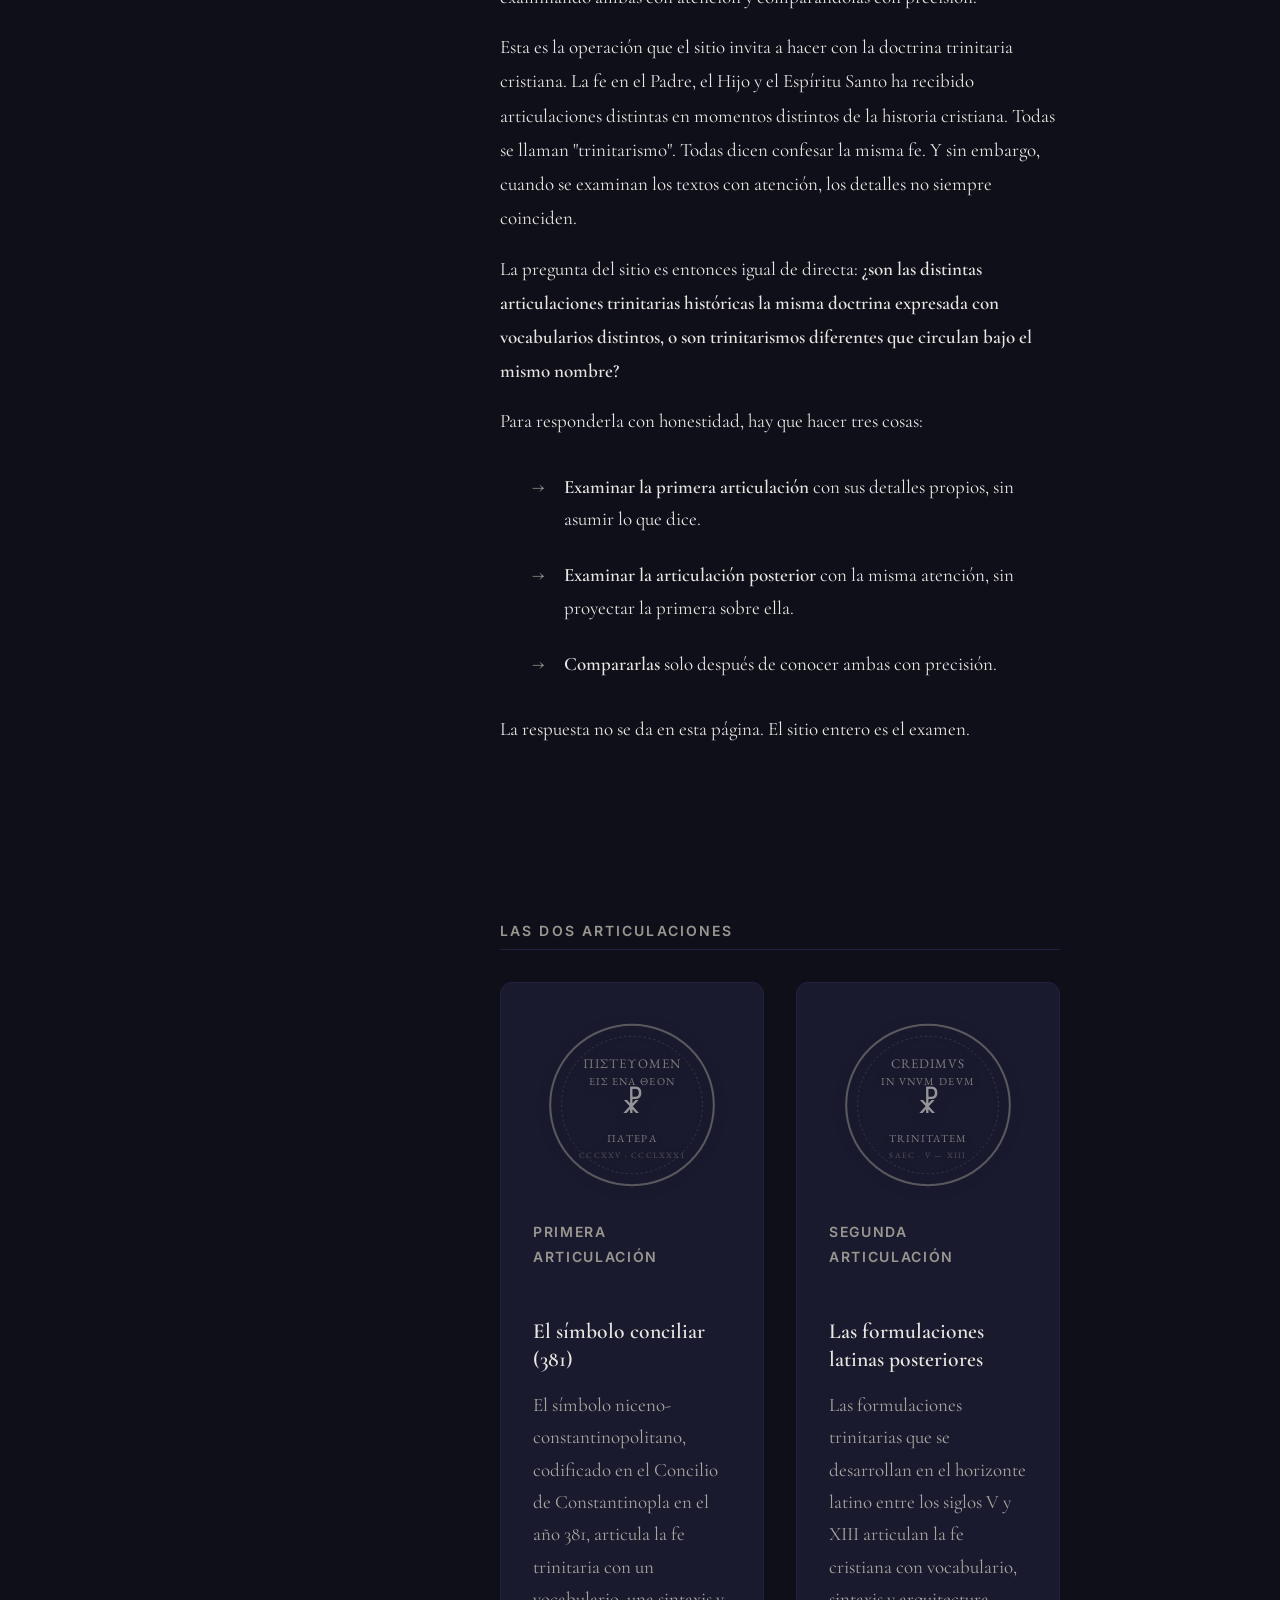
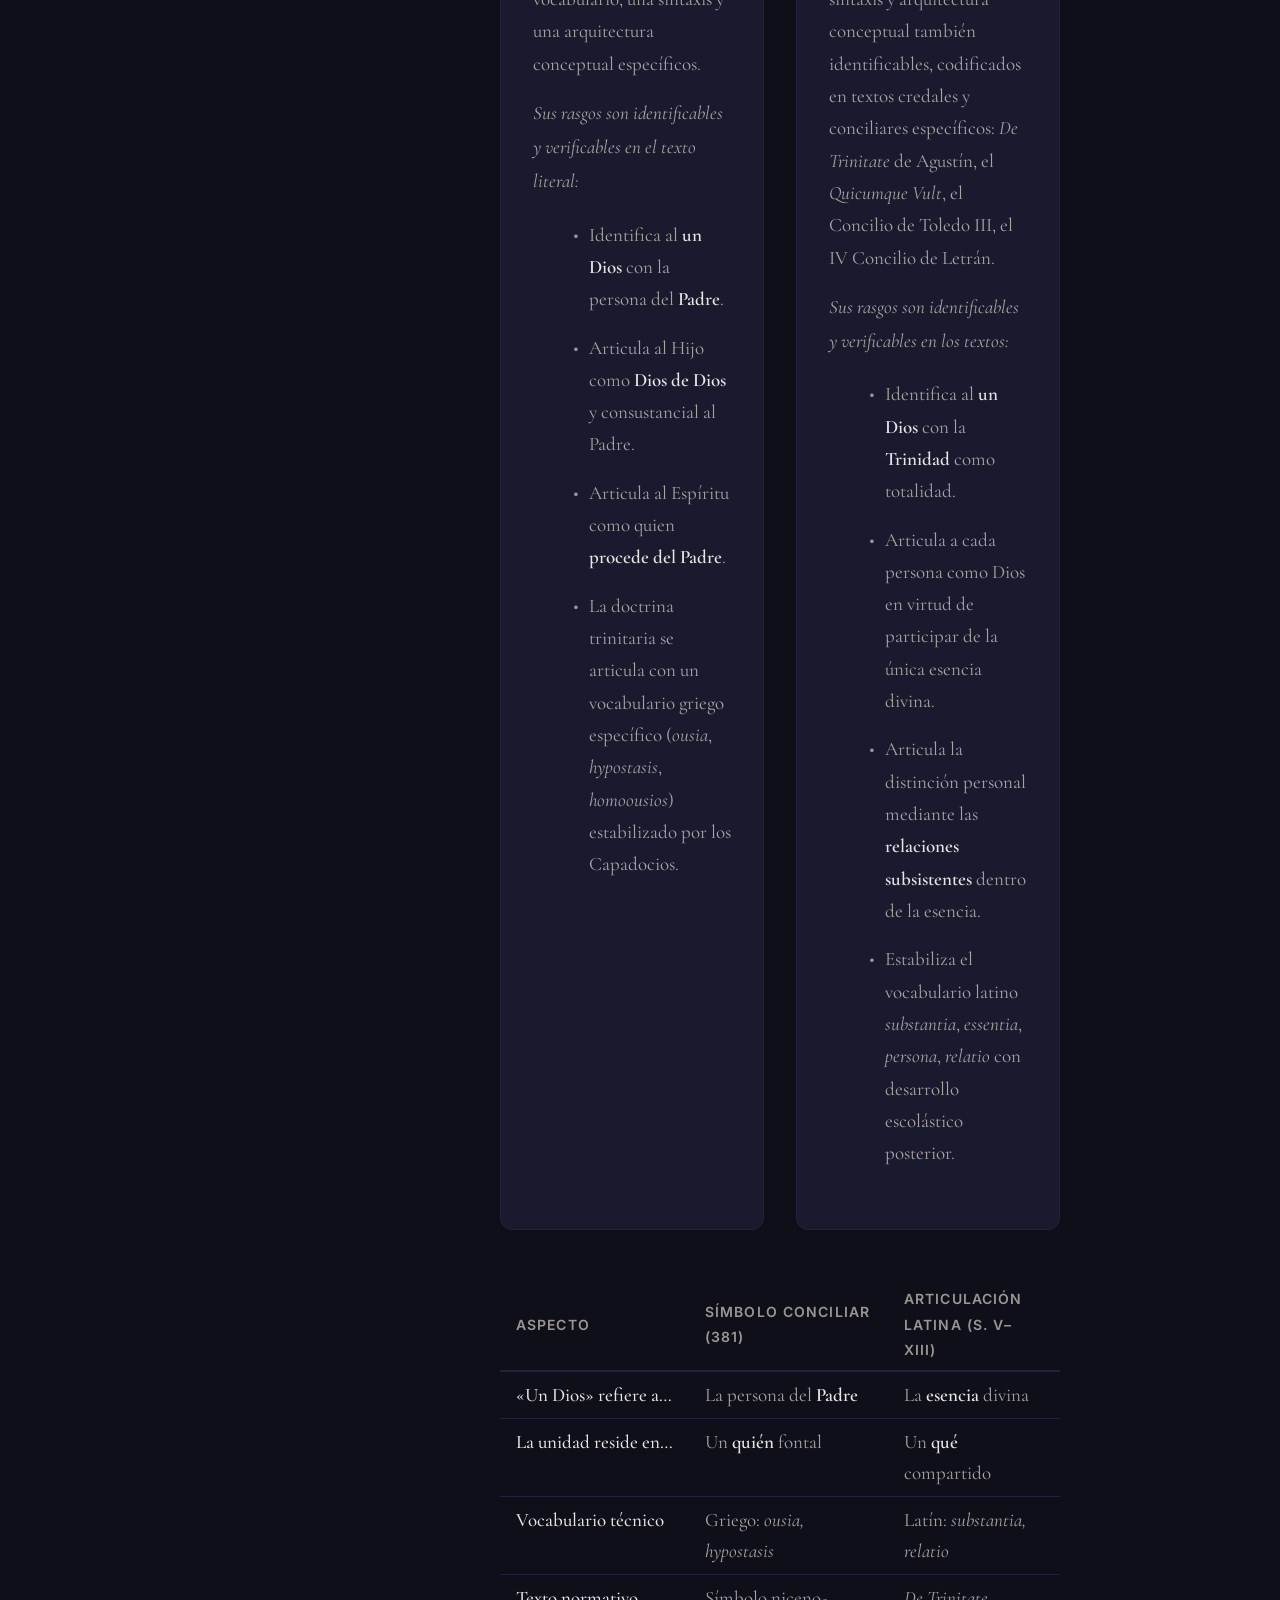
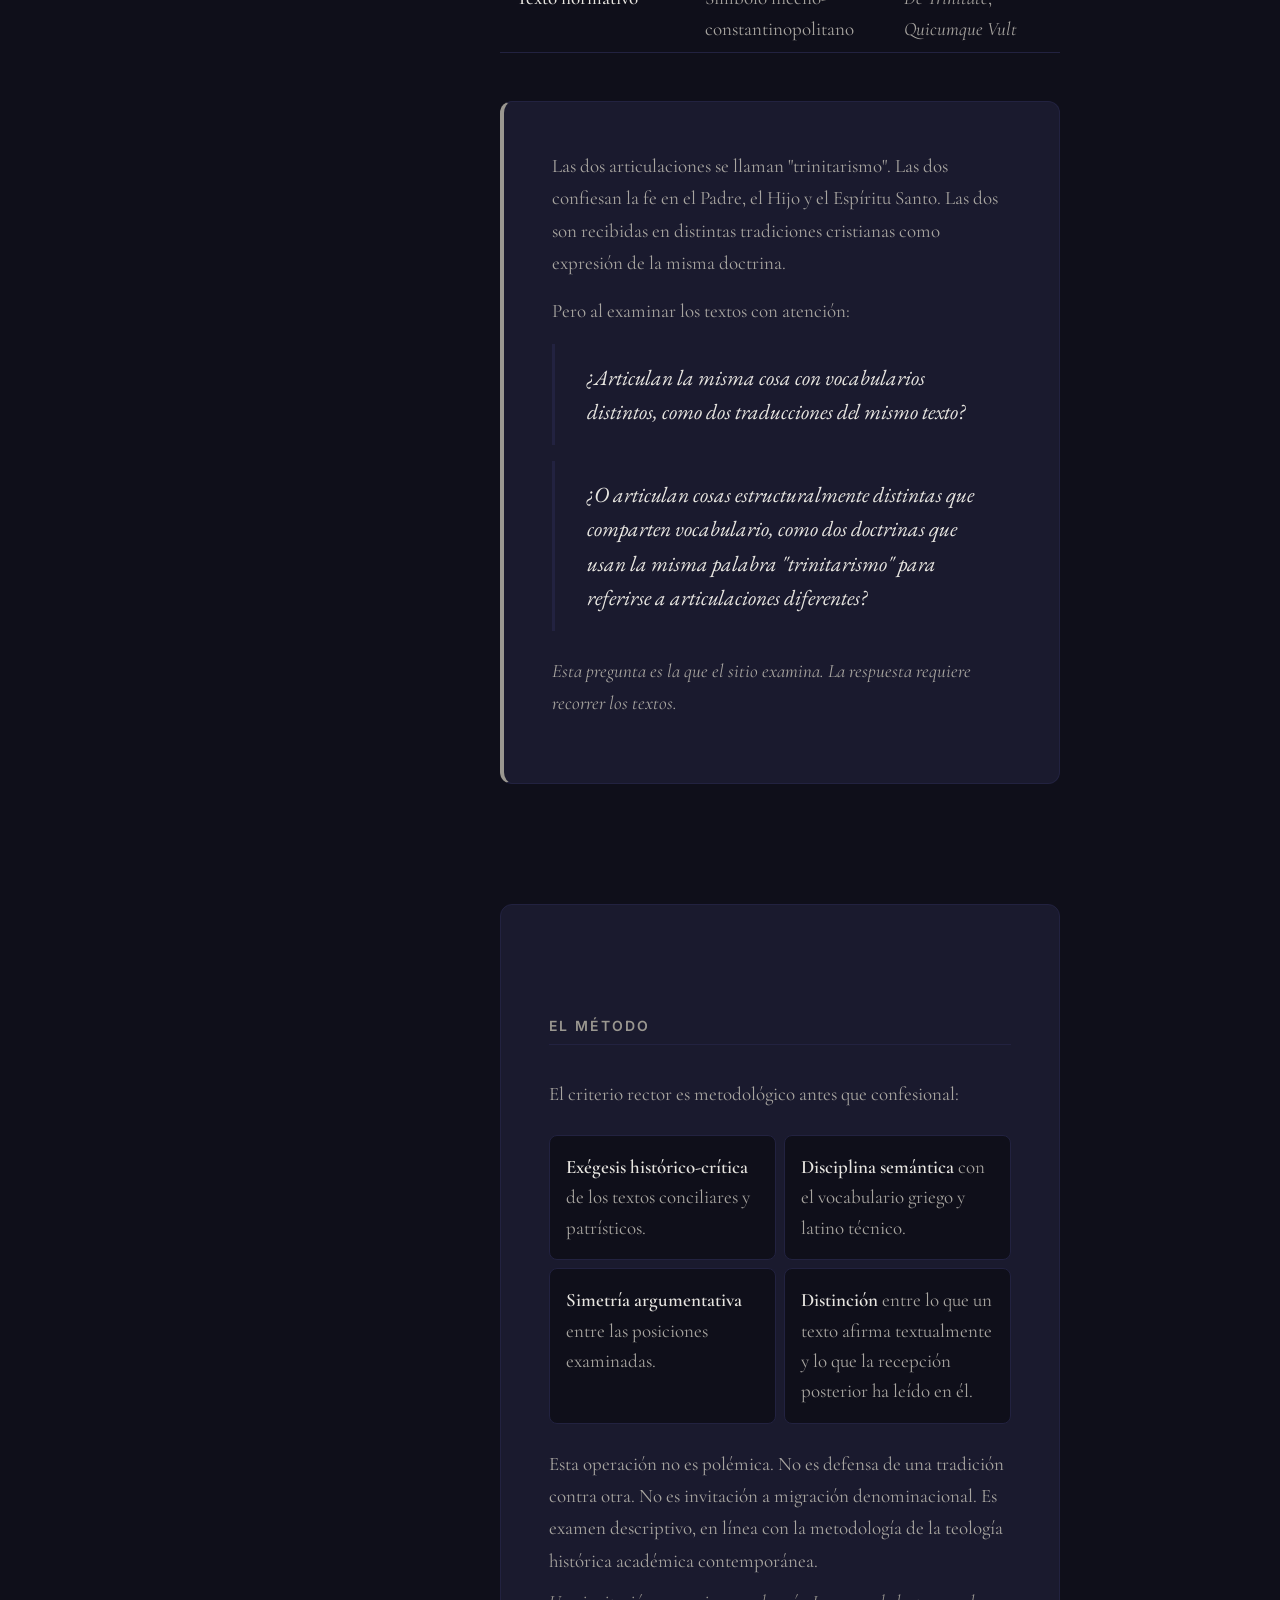
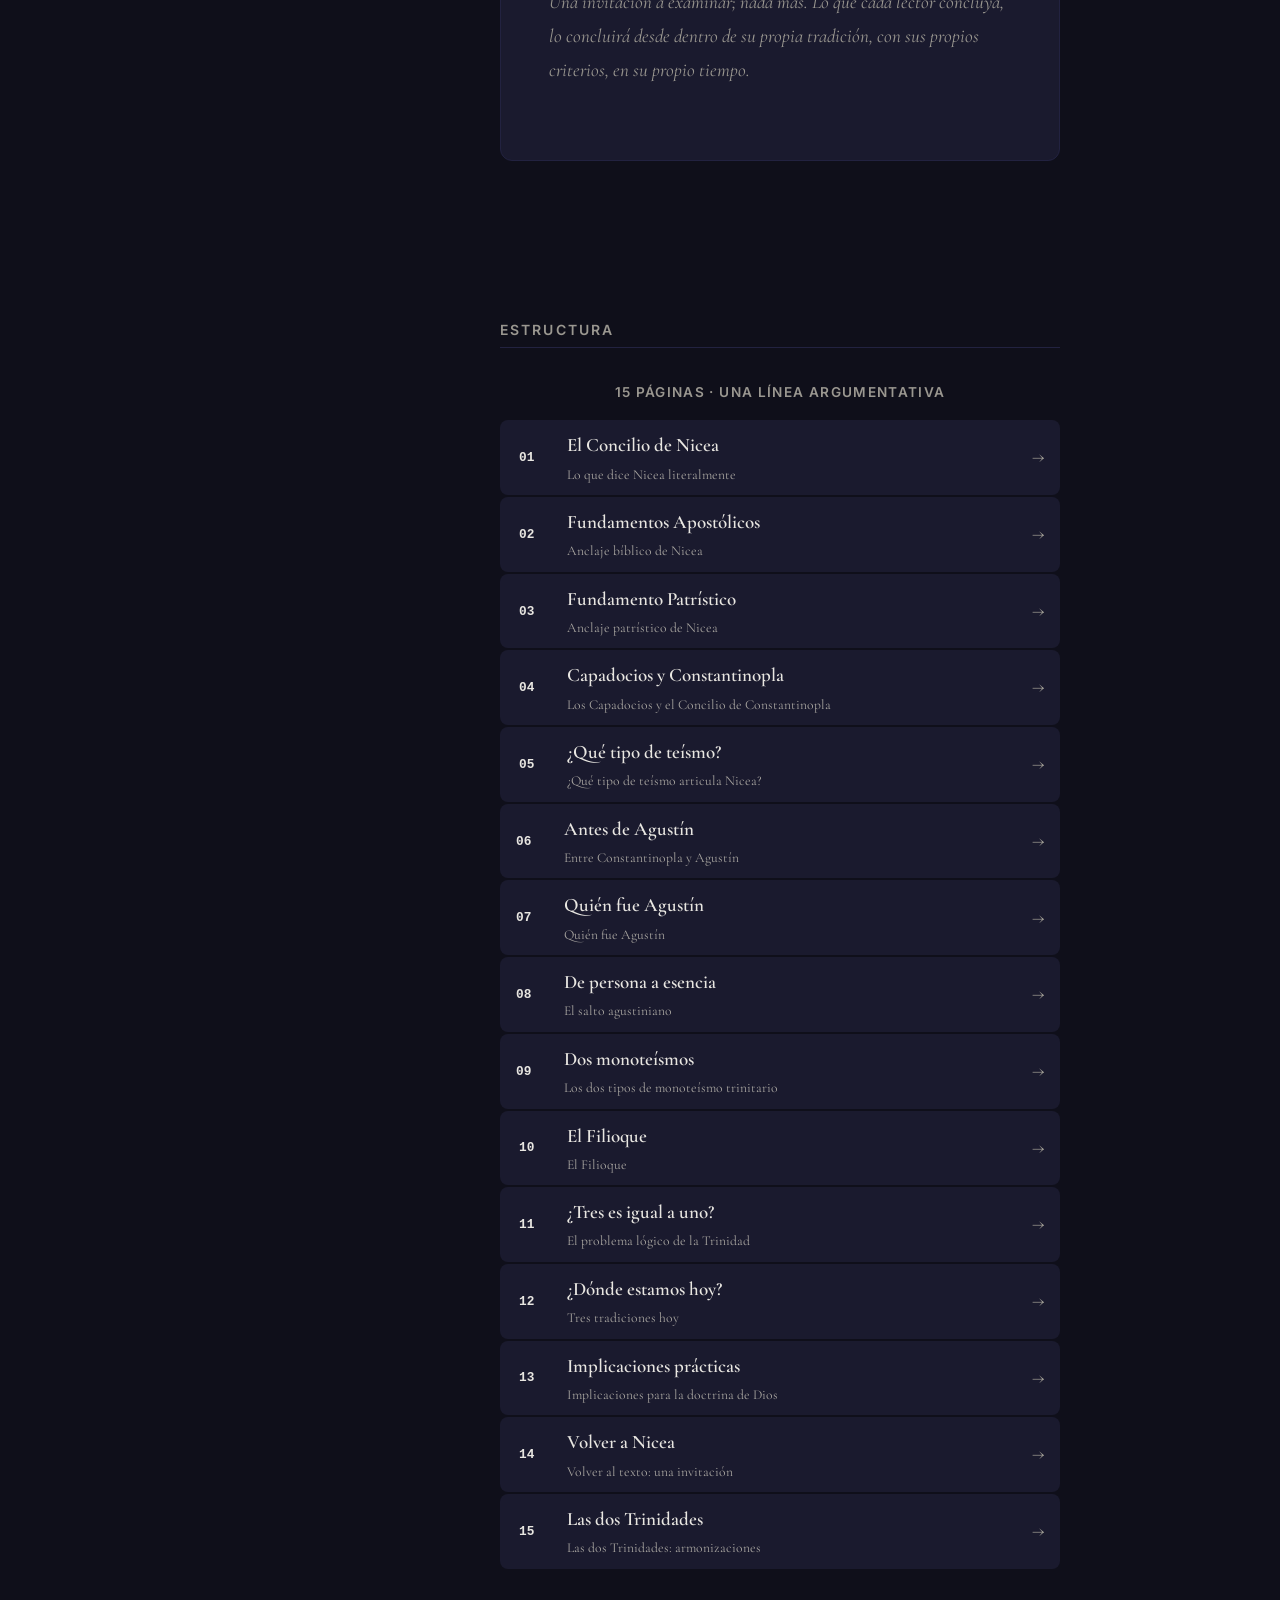
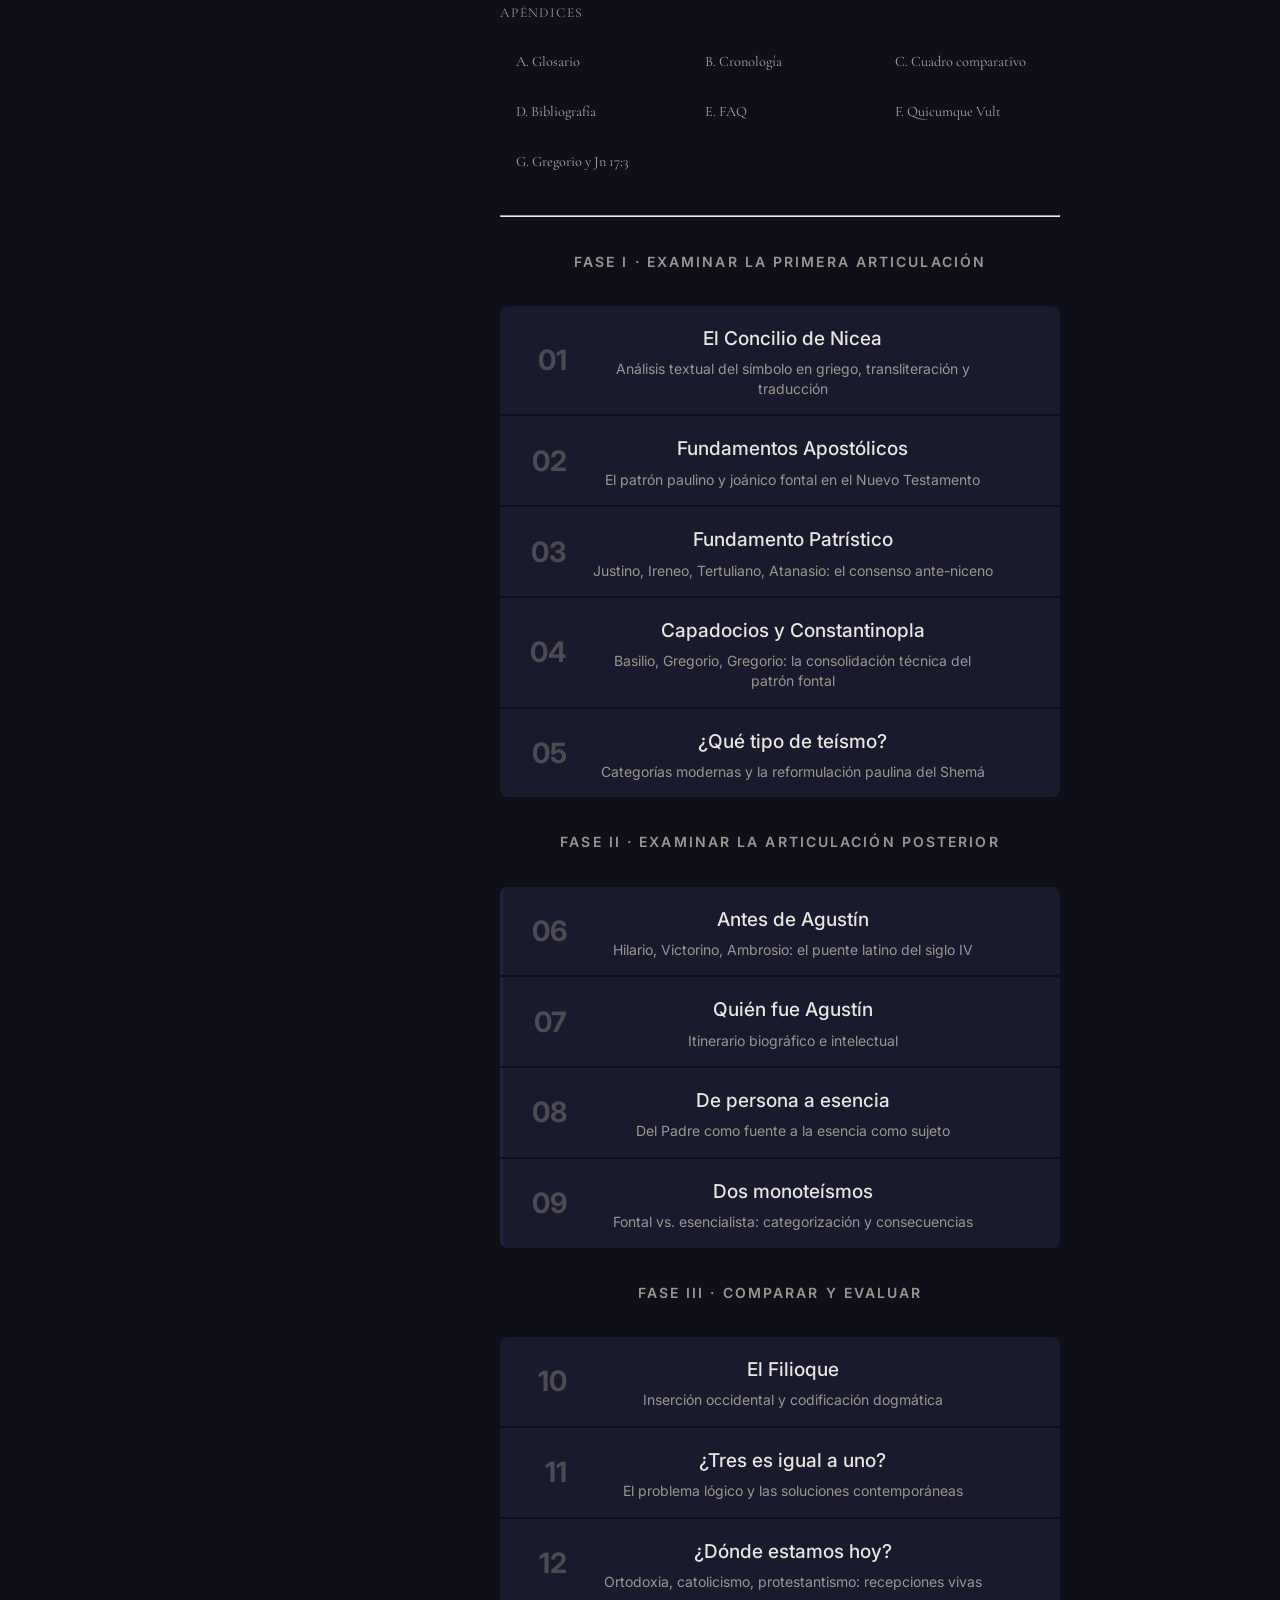
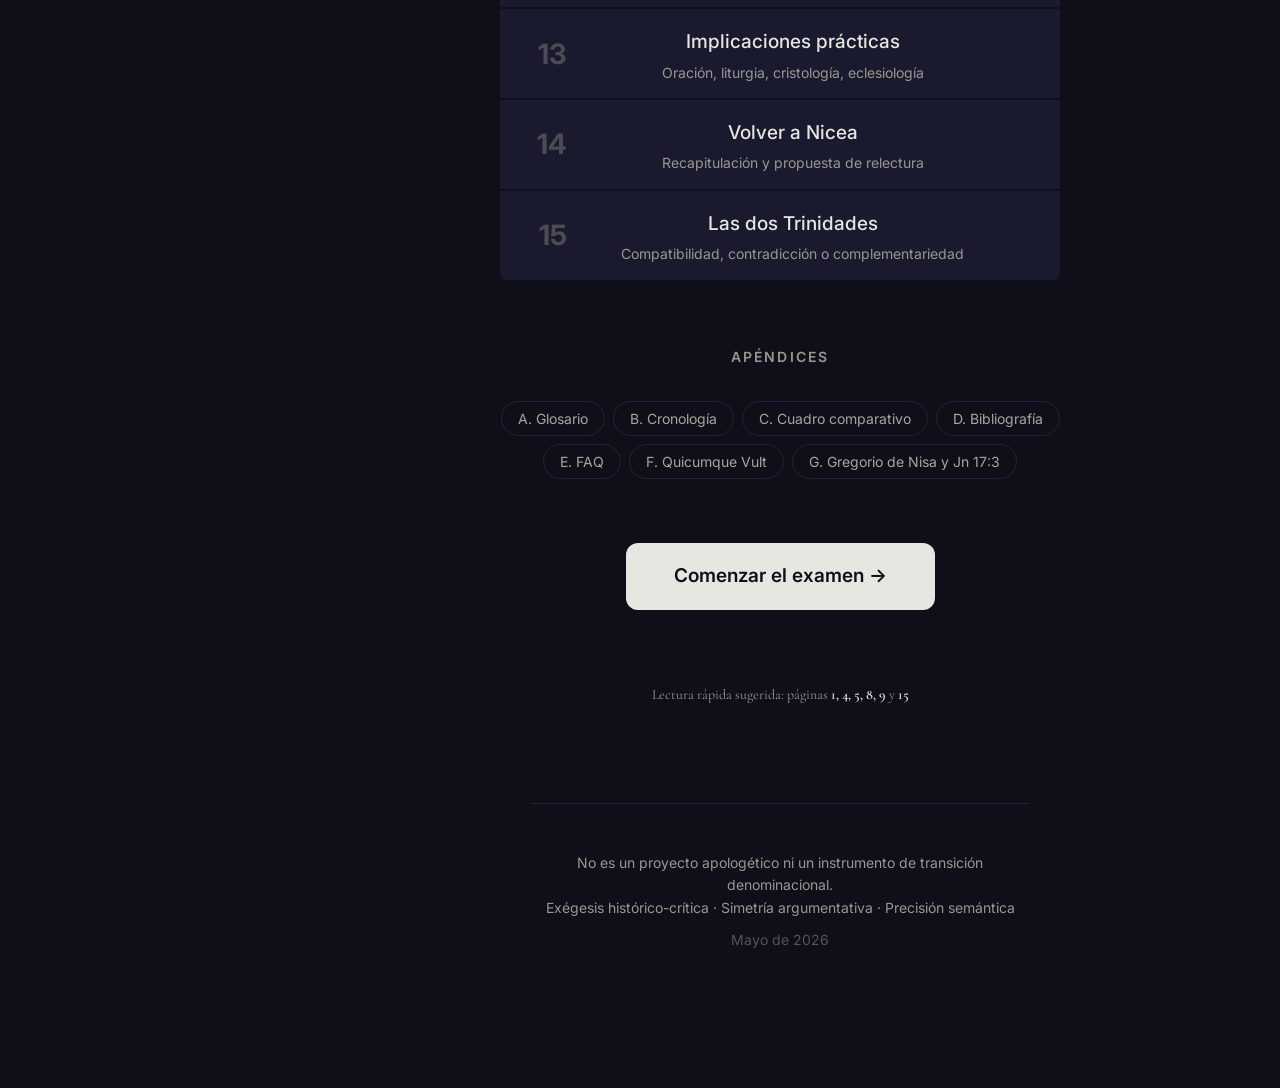
==== commit d1103499: "Pregunta en recuadro, CTA al fondo, quitar espacio extra - Pregunta precisa ahora en tarjeta destaca" ====
--- a/web/index.html
+++ b/web/index.html
@@ -35,10 +35,10 @@
   <meta name="twitter:image" content="https://hotheos.github.io/lasdostrinidades/web/img/og-image.png">
 
   <!-- Stylesheets -->
-  <link rel="stylesheet" href="css/design-system.css?v=20260518i">
-  <link rel="stylesheet" href="css/layout.css?v=20260518i">
-  <link rel="stylesheet" href="css/components.css?v=20260518i">
-  <link rel="stylesheet" href="css/landing.css?v=20260518i">
+  <link rel="stylesheet" href="css/design-system.css?v=20260518j">
+  <link rel="stylesheet" href="css/layout.css?v=20260518j">
+  <link rel="stylesheet" href="css/components.css?v=20260518j">
+  <link rel="stylesheet" href="css/landing.css?v=20260518j">
 </head>
 <body>
 
@@ -93,7 +93,7 @@
   </div>
 
   <!-- Scripts -->
-  <script src="js/markdown-renderer.js?v=20260518i"></script>
-  <script src="js/app.js?v=20260518i"></script>
+  <script src="js/markdown-renderer.js?v=20260518j"></script>
+  <script src="js/app.js?v=20260518j"></script>
 </body>
 </html>
--- a/web/css/landing.css
+++ b/web/css/landing.css
@@ -13,7 +13,7 @@
   flex-direction: column;
   align-items: center;
   text-align: center;
-  padding: 0 var(--space-xl) var(--space-2xl);
+  padding: 0 var(--space-xl) var(--space-md);
 }
 
 .hero {
@@ -392,14 +392,19 @@
   color: var(--text-tertiary);
 }
 
-/* ---- Question Block ---- */
-.inicio__question-block {
+/* ---- Question Card (highlighted box) ---- */
+.inicio__question-card {
   max-width: 720px;
-  margin: 0 auto;
+  margin: var(--space-xl) auto var(--space-lg);
   text-align: left;
-}
-
-.inicio__question-block > p {
+  padding: var(--space-2xl);
+  background: var(--bg-secondary);
+  border-radius: var(--radius-lg);
+  border: 1px solid var(--border-subtle);
+  border-left: 4px solid var(--text-tertiary);
+}
+
+.inicio__question-card > p {
   font-size: var(--fs-base);
   color: var(--text-secondary);
   line-height: 1.7;
@@ -421,6 +426,7 @@
   font-size: var(--fs-base);
   color: var(--text-tertiary);
   margin-top: var(--space-lg);
+  margin-bottom: 0;
   font-style: italic;
 }
 
@@ -500,8 +506,6 @@
   text-decoration: none;
   cursor: pointer;
   transition: all var(--transition-base);
-  opacity: 0;
-  animation: fadeInUp 0.6s ease 0.8s forwards;
 }
 
 .landing__cta:hover {
@@ -509,6 +513,14 @@
   box-shadow: 0 8px 24px rgba(0, 0, 0, 0.2);
   text-decoration: none;
   color: var(--bg-primary);
+}
+
+.landing__cta-bottom {
+  display: flex;
+  flex-direction: column;
+  align-items: center;
+  gap: var(--space-lg);
+  margin-top: var(--space-3xl);
 }
 
 /* ---- Page Index ---- */
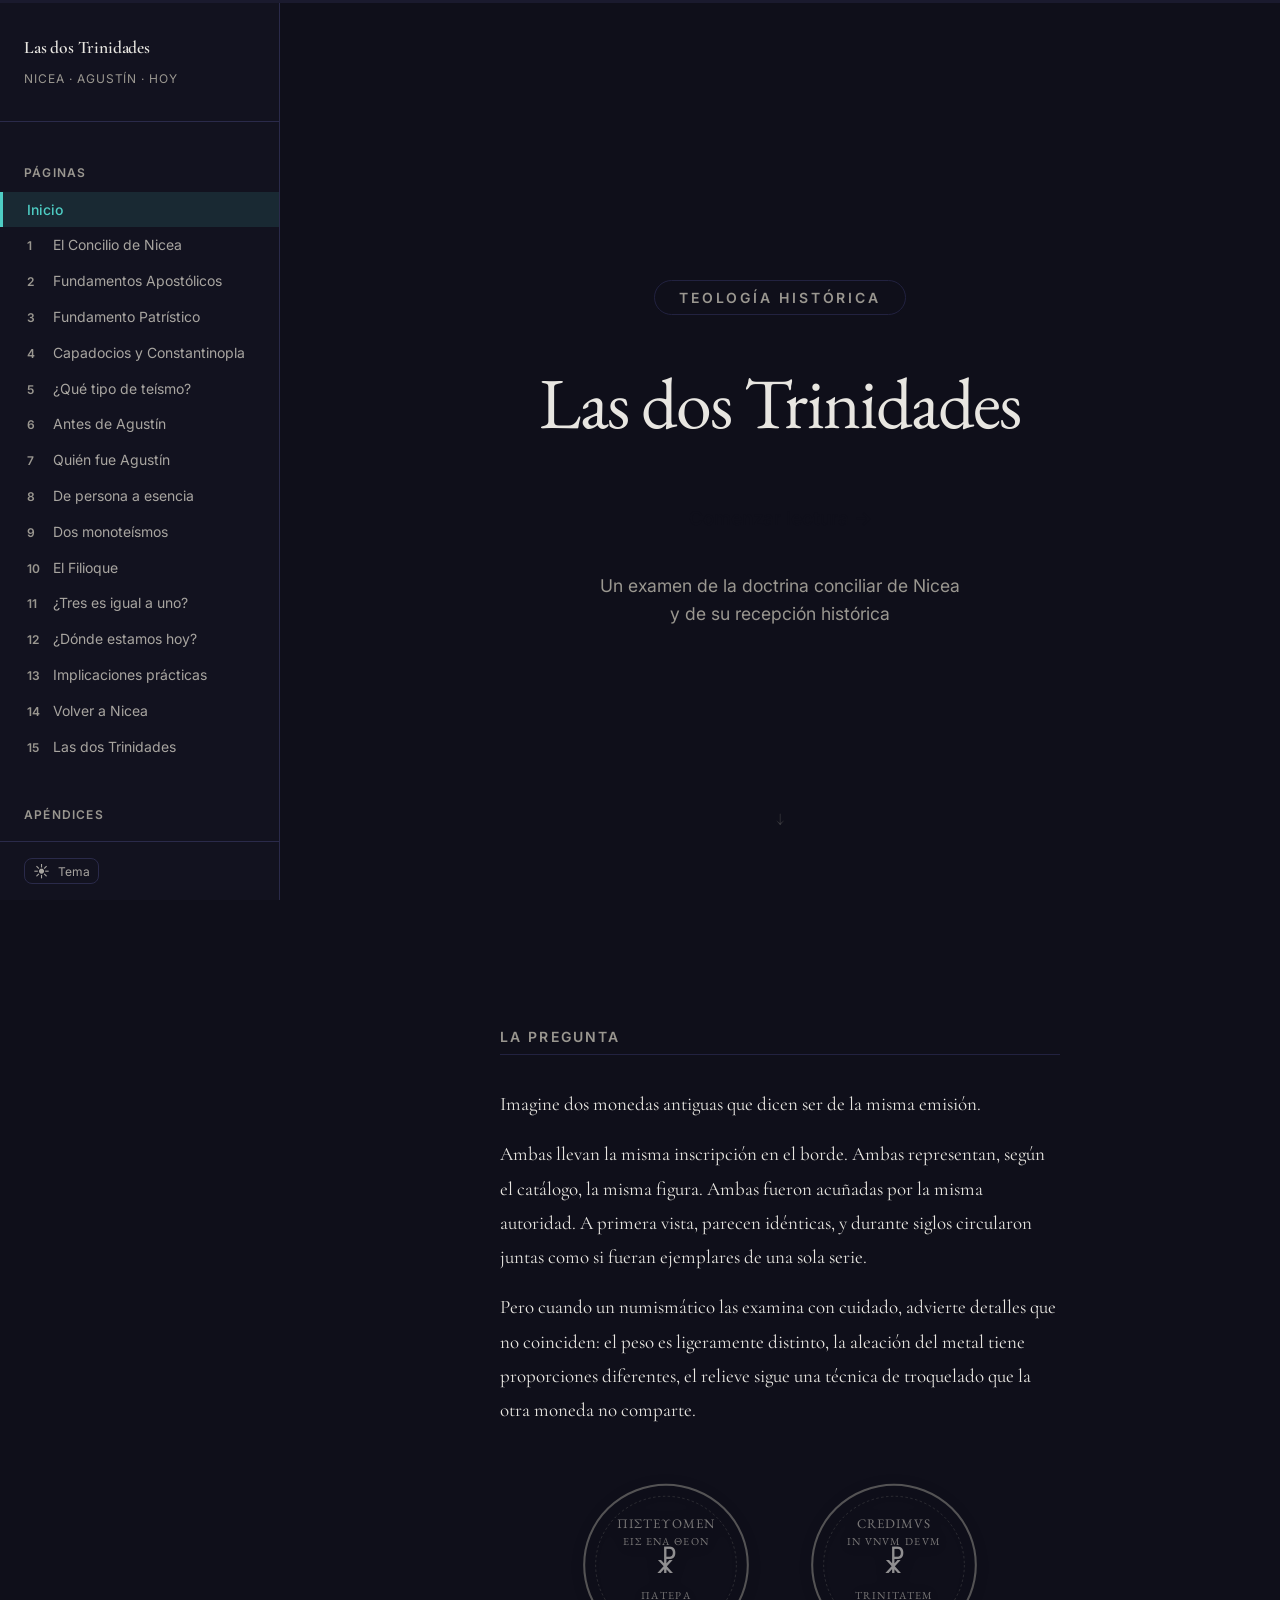
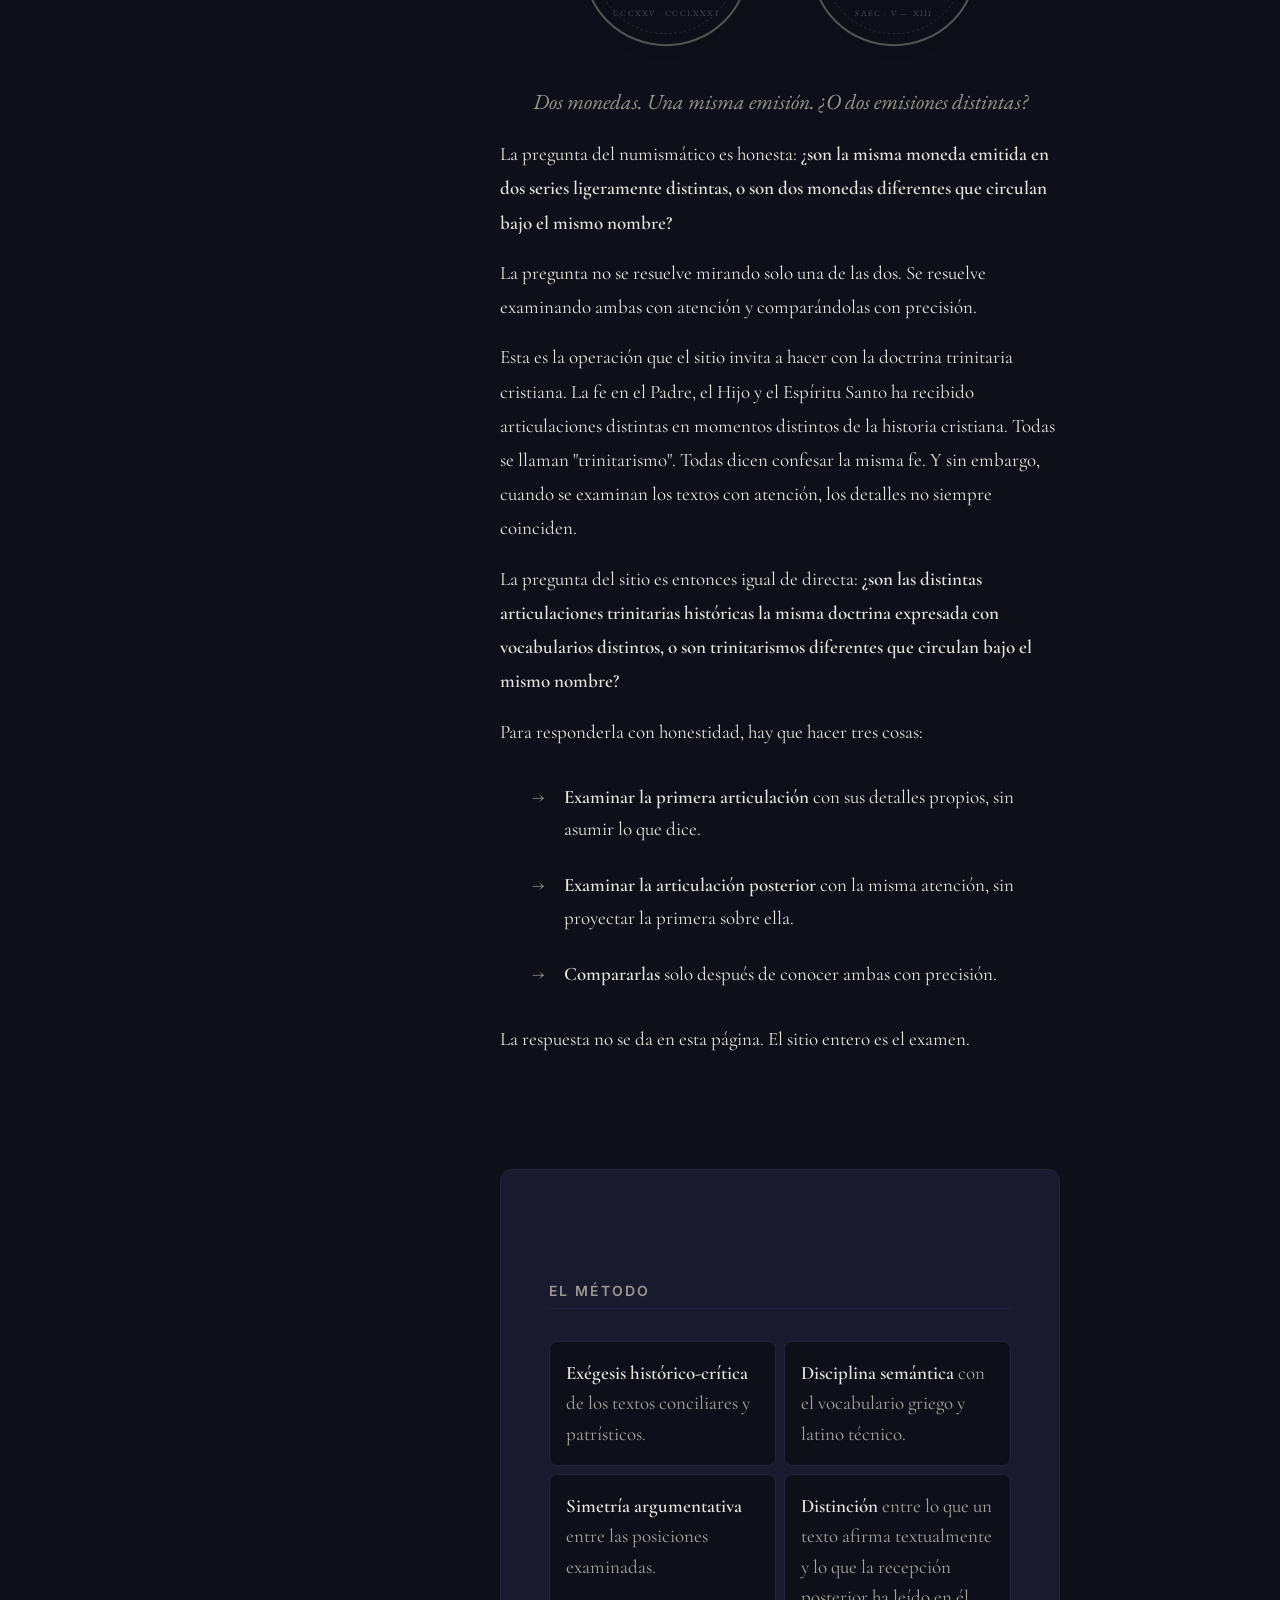
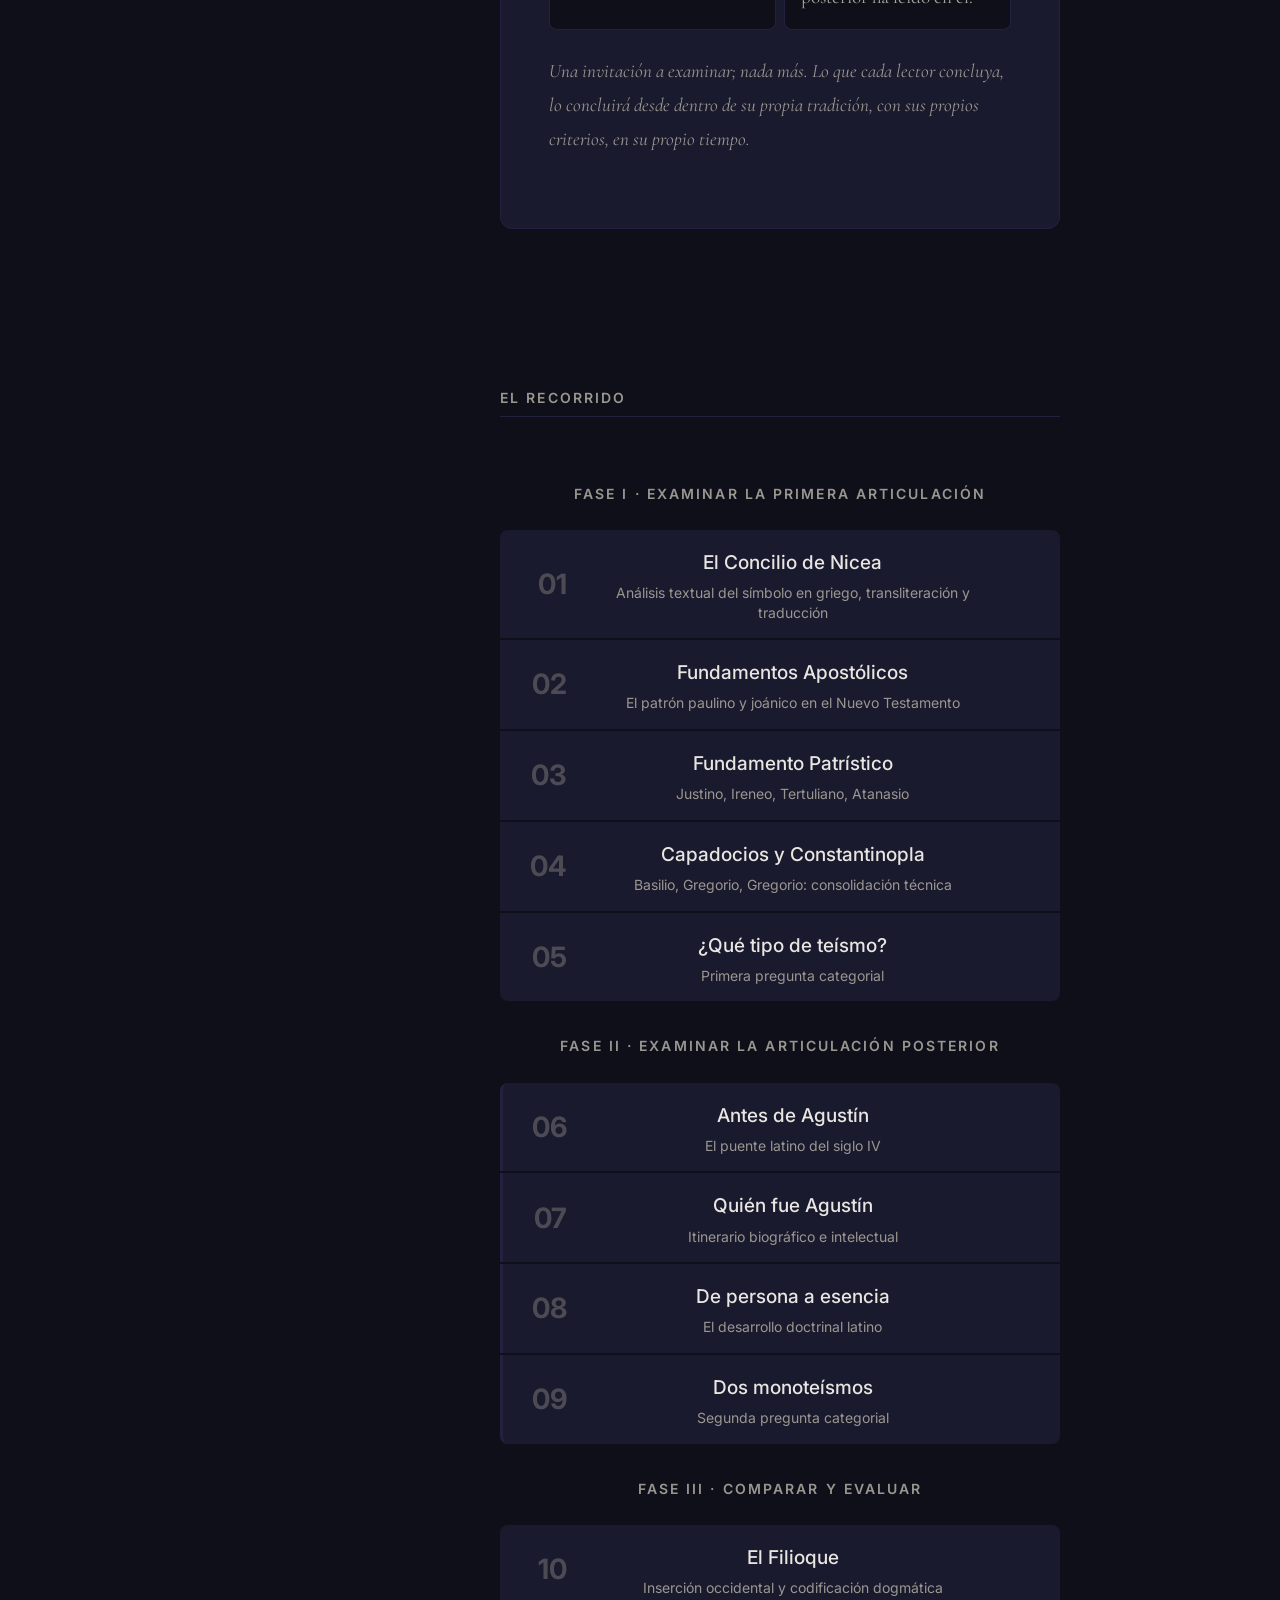
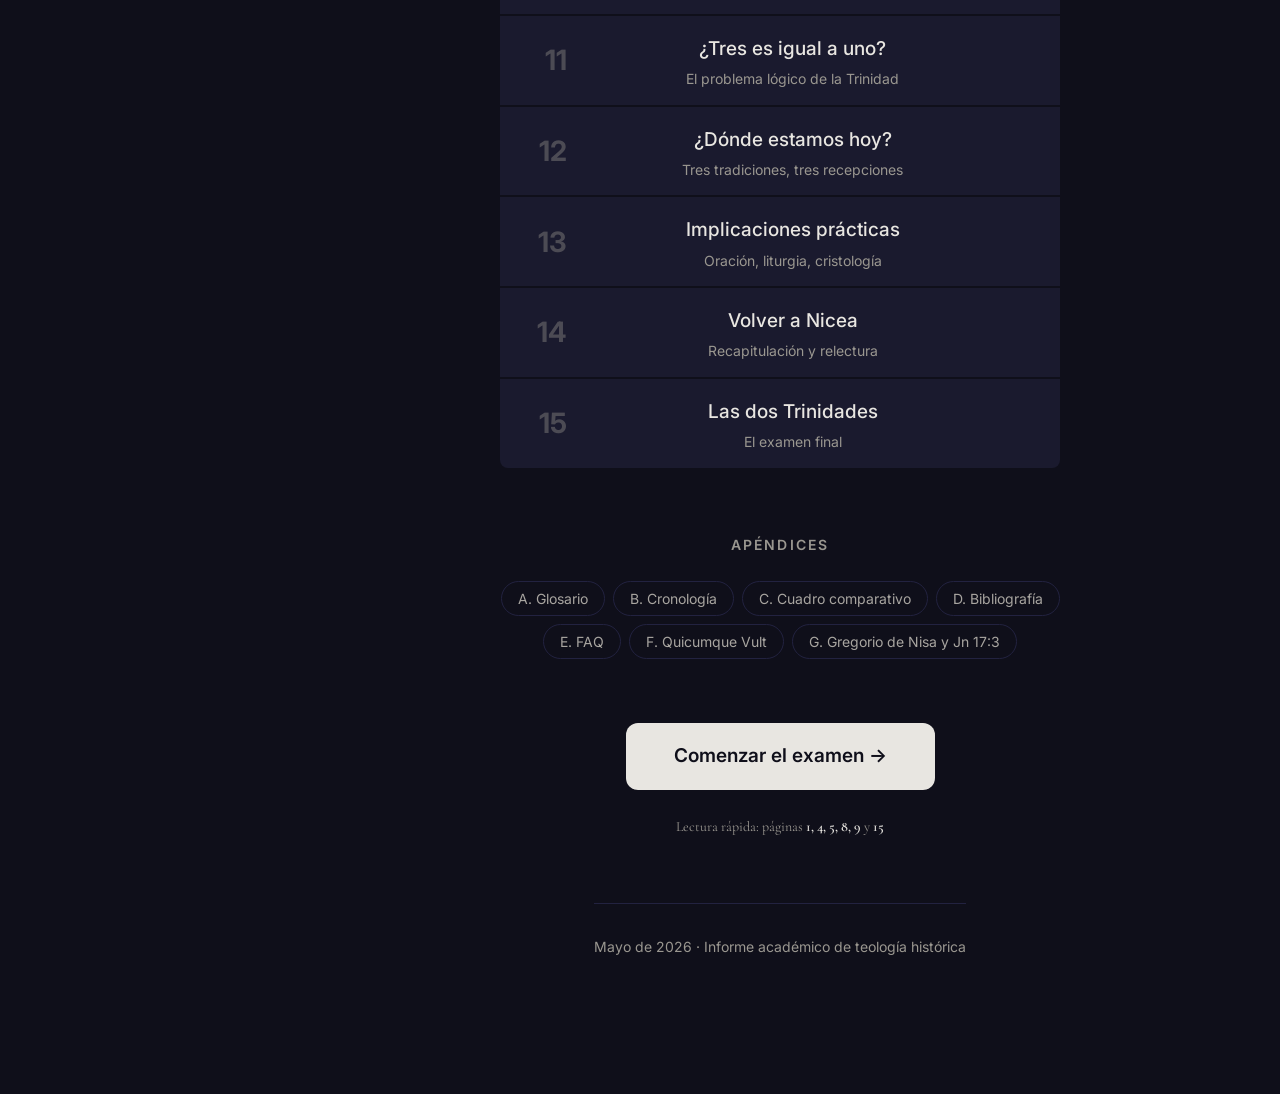
==== commit 764e2ceb: "Landing page limpia: solo la pregunta, sin spoilers Desde cero: - Hero: título serif + subtítulo + s" ====
--- a/web/index.html
+++ b/web/index.html
@@ -35,10 +35,10 @@
   <meta name="twitter:image" content="https://hotheos.github.io/lasdostrinidades/web/img/og-image.png">
 
   <!-- Stylesheets -->
-  <link rel="stylesheet" href="css/design-system.css?v=20260518j">
-  <link rel="stylesheet" href="css/layout.css?v=20260518j">
-  <link rel="stylesheet" href="css/components.css?v=20260518j">
-  <link rel="stylesheet" href="css/landing.css?v=20260518j">
+  <link rel="stylesheet" href="css/design-system.css?v=20260518k">
+  <link rel="stylesheet" href="css/layout.css?v=20260518k">
+  <link rel="stylesheet" href="css/components.css?v=20260518k">
+  <link rel="stylesheet" href="css/landing.css?v=20260518k">
 </head>
 <body>
 
@@ -93,7 +93,7 @@
   </div>
 
   <!-- Scripts -->
-  <script src="js/markdown-renderer.js?v=20260518j"></script>
-  <script src="js/app.js?v=20260518j"></script>
+  <script src="js/markdown-renderer.js?v=20260518k"></script>
+  <script src="js/app.js?v=20260518k"></script>
 </body>
 </html>
--- a/web/css/landing.css
+++ b/web/css/landing.css
@@ -1,13 +1,8 @@
 /* ============================================================
-   LAS DOS TRINIDADES — Landing Page
-   Font size guide (optimized for readability):
-   - Labels/badges: var(--fs-sm)  → 0.875rem / ~14px
-   - Body text:     var(--fs-base) → 1.188rem / ~19px
-   - Subtitles:     var(--fs-md)  → 1.1rem
-   - Headings:      var(--fs-lg)  → 1.35rem
+   LAS DOS TRINIDADES — Landing Page (clean)
    ============================================================ */
 
-/* ---- Hero Section ---- */
+/* ---- Hero ---- */
 .landing {
   display: flex;
   flex-direction: column;
@@ -43,7 +38,7 @@
 }
 
 .hero__title {
-  font-family: 'EB Garamond', 'Crimson Pro', Georgia, serif;
+  font-family: 'EB Garamond', Georgia, serif;
   font-size: clamp(2.8rem, 7vw, 4.5rem);
   font-weight: 400;
   color: var(--text-primary);
@@ -60,47 +55,83 @@
   color: var(--text-tertiary);
   max-width: 500px;
   line-height: 1.6;
-  margin-bottom: var(--space-3xl);
   opacity: 0;
   animation: fadeInUp 0.6s ease 0.35s forwards;
 }
 
-/* ---- Coins ---- */
-.hero__coins {
+.hero__scroll-hint {
+  position: absolute;
+  bottom: var(--space-xl);
+  font-size: 1.2rem;
+  color: var(--text-tertiary);
+  opacity: 0.3;
+  animation: pulse 2s ease-in-out infinite;
+}
+
+@keyframes pulse {
+  0%, 100% { opacity: 0.3; transform: translateY(0); }
+  50% { opacity: 0.6; transform: translateY(6px); }
+}
+
+/* ---- Prose Sections ---- */
+.inicio__section {
+  max-width: 720px;
+  width: 100%;
+  text-align: left;
+  margin: var(--space-4xl) auto 0;
+}
+
+.inicio__heading {
+  font-family: var(--font-ui);
+  font-size: var(--fs-sm);
+  font-weight: 600;
+  text-transform: uppercase;
+  letter-spacing: 0.15em;
+  color: var(--text-tertiary);
+  margin-bottom: var(--space-xl);
+  padding-bottom: var(--space-sm);
+  border-bottom: 1px solid var(--border-subtle);
+}
+
+.inicio__prose {
+  font-family: var(--font-body);
+  font-size: var(--fs-base);
+  line-height: 1.8;
+  color: var(--text-primary);
+  max-width: 65ch;
+}
+
+.inicio__prose p {
+  margin-bottom: var(--space-md);
+}
+
+/* ---- Coins (inline in narrative) ---- */
+.inicio__coins {
   display: flex;
   gap: var(--space-2xl);
-  align-items: center;
   justify-content: center;
-  margin-bottom: var(--space-xl);
-  opacity: 0;
-  animation: fadeInUp 0.8s ease 0.5s forwards;
-}
-
-.hero__coin {
-  width: 160px;
-  display: flex;
-  flex-direction: column;
-  align-items: center;
-  gap: var(--space-sm);
+  margin: var(--space-2xl) 0 var(--space-md);
+}
+
+.inicio__coin {
   transition: transform 0.4s ease;
 }
 
-.hero__coin:hover {
-  transform: scale(1.08);
-}
-
-.hero__coin-svg {
-  width: 160px;
-  height: 160px;
+.inicio__coin:hover {
+  transform: scale(1.06);
+}
+
+.inicio__coin-svg {
+  width: 180px;
+  height: 180px;
   filter: drop-shadow(0 2px 8px rgba(0,0,0,0.15));
   transition: filter 0.4s ease;
 }
 
-.hero__coin:hover .hero__coin-svg {
+.inicio__coin:hover .inicio__coin-svg {
   filter: drop-shadow(0 4px 16px rgba(0,0,0,0.25));
 }
 
-/* Coin SVG styling */
 .coin__edge {
   fill: none;
   stroke: var(--text-tertiary);
@@ -115,7 +146,6 @@
   stroke-width: 1;
   stroke-dasharray: 3 3;
   opacity: 0.25;
-  transition: all 0.4s ease;
 }
 
 .coin__inscription {
@@ -125,120 +155,32 @@
   text-anchor: middle;
   letter-spacing: 0.08em;
   opacity: 0.7;
-  transition: all 0.4s ease;
-}
-
-.coin__inscription--sm {
-  font-size: 13px;
-  letter-spacing: 0.12em;
-}
-
-.coin__inscription--xs {
-  font-size: 10px;
-  letter-spacing: 0.15em;
-  opacity: 0.4;
-}
+  transition: opacity 0.4s ease;
+}
+
+.coin__inscription--sm { font-size: 13px; letter-spacing: 0.12em; }
+.coin__inscription--xs { font-size: 10px; letter-spacing: 0.15em; opacity: 0.4; }
 
 .coin__figure {
   font-size: 36px;
   fill: var(--text-primary);
   text-anchor: middle;
   opacity: 0.6;
-  transition: all 0.4s ease;
-}
-
-/* Hover reveals differences */
-.hero__coin--a:hover .coin__edge {
-  stroke: var(--text-secondary);
-  opacity: 0.8;
-  rx: 92;
-}
-.hero__coin--a:hover .coin__inscription { opacity: 1; }
-.hero__coin--a:hover .coin__figure { opacity: 0.9; }
-
-.hero__coin--b:hover .coin__edge {
-  stroke: var(--text-secondary);
-  opacity: 0.8;
-  rx: 88;
-  stroke-width: 3;
-}
-.hero__coin--b:hover .coin__inner {
-  stroke-dasharray: 5 2;
-  opacity: 0.4;
-}
-.hero__coin--b:hover .coin__inscription { opacity: 1; }
-.hero__coin--b:hover .coin__figure { opacity: 0.9; }
-
-.hero__coin-label {
-  font-family: var(--font-ui);
-  font-size: var(--fs-sm);
-  color: var(--text-tertiary);
-  text-transform: uppercase;
-  letter-spacing: 0.12em;
-  opacity: 0.5;
-  transition: opacity 0.3s ease;
-}
-
-.hero__coin:hover .hero__coin-label {
-  opacity: 1;
-}
-
-.hero__caption {
+}
+
+.inicio__coin:hover .coin__inscription { opacity: 1; }
+.inicio__coin:hover .coin__edge { opacity: 0.8; stroke: var(--text-secondary); }
+
+.inicio__coins-caption {
   font-family: 'EB Garamond', Georgia, serif;
   font-style: italic;
   font-size: var(--fs-lg);
   color: var(--text-tertiary);
+  text-align: center;
   margin-bottom: var(--space-2xl);
-  opacity: 0;
-  animation: fadeInUp 0.6s ease 0.7s forwards;
-}
-
-.hero__scroll-hint {
-  position: absolute;
-  bottom: var(--space-xl);
-  font-size: 1.2rem;
-  color: var(--text-tertiary);
-  opacity: 0.3;
-  animation: pulse 2s ease-in-out infinite;
-}
-
-@keyframes pulse {
-  0%, 100% { opacity: 0.3; transform: translateY(0); }
-  50% { opacity: 0.6; transform: translateY(6px); }
-}
-
-/* ---- Prose Sections ---- */
-.inicio__section {
-  max-width: 720px;
-  width: 100%;
-  text-align: left;
-  margin: var(--space-4xl) auto 0;
-}
-
-.inicio__heading {
-  font-family: var(--font-ui);
-  font-size: var(--fs-sm);
-  font-weight: 600;
-  text-transform: uppercase;
-  letter-spacing: 0.15em;
-  color: var(--text-tertiary);
-  margin-bottom: var(--space-xl);
-  padding-bottom: var(--space-sm);
-  border-bottom: 1px solid var(--border-subtle);
-}
-
-.inicio__prose {
-  font-family: var(--font-body);
-  font-size: var(--fs-base);
-  line-height: 1.8;
-  color: var(--text-primary);
-  max-width: 65ch;
-}
-
-.inicio__prose p {
-  margin-bottom: var(--space-md);
-}
-
+}
+
+/* ---- Steps ---- */
 .inicio__steps {
   list-style: none;
   padding: 0;
@@ -260,189 +202,12 @@
   color: var(--text-tertiary);
 }
 
-/* ---- Two Columns ---- */
-.inicio__columns {
-  display: grid;
-  grid-template-columns: 1fr 1fr;
-  gap: var(--space-xl);
-  margin: var(--space-lg) 0 var(--space-2xl);
-}
-
-.inicio__column {
-  padding: var(--space-xl);
-  background: var(--bg-secondary);
-  border-radius: var(--radius-lg);
-  border: 1px solid var(--border-subtle);
-}
-
-.inicio__column-label {
-  font-family: var(--font-ui);
-  font-size: var(--fs-sm);
-  font-weight: 600;
-  text-transform: uppercase;
-  letter-spacing: 0.12em;
-  color: var(--text-tertiary);
-  margin-bottom: var(--space-sm);
-}
-
-.inicio__column-title {
-  font-family: var(--font-body);
-  font-size: var(--fs-lg);
-  font-weight: 600;
-  color: var(--text-primary);
-  margin-bottom: var(--space-md);
-  line-height: 1.3;
-}
-
-.inicio__column-intro {
-  font-size: var(--fs-base);
-  color: var(--text-secondary);
-  line-height: 1.7;
-  margin-bottom: var(--space-md);
-}
-
-.inicio__column-sublabel {
-  font-size: var(--fs-base);
-  color: var(--text-secondary);
-  font-style: italic;
-  margin-bottom: var(--space-md);
-}
-
-/* Coin inside column */
-.inicio__column-coin {
-  display: flex;
-  justify-content: center;
-  margin-bottom: var(--space-lg);
-}
-
-.hero__coin-svg--inline {
-  width: 180px;
-  height: 180px;
-  filter: drop-shadow(0 2px 8px rgba(0,0,0,0.15));
-  transition: filter 0.4s ease, transform 0.4s ease;
-}
-
-.hero__coin-svg--inline:hover {
-  filter: drop-shadow(0 4px 16px rgba(0,0,0,0.25));
-  transform: scale(1.06);
-}
-
-/* Comparison table */
-.inicio__comparison {
-  max-width: 720px;
-  margin: var(--space-xl) auto var(--space-2xl);
-  overflow-x: auto;
-}
-
-.inicio__table {
-  width: 100%;
-  border-collapse: collapse;
-  font-size: var(--fs-base);
-}
-
-.inicio__table th {
-  font-family: var(--font-ui);
-  font-size: var(--fs-sm);
-  font-weight: 600;
-  text-transform: uppercase;
-  letter-spacing: 0.08em;
-  color: var(--text-tertiary);
-  text-align: left;
-  padding: var(--space-sm) var(--space-md);
-  border-bottom: 2px solid var(--border-subtle);
-}
-
-.inicio__table td {
-  font-size: var(--fs-base);
-  color: var(--text-secondary);
-  padding: var(--space-sm) var(--space-md);
-  border-bottom: 1px solid var(--border-subtle);
-  line-height: 1.6;
-  vertical-align: top;
-}
-
-.inicio__table td:first-child {
-  font-weight: 500;
-  color: var(--text-primary);
-  white-space: nowrap;
-}
-
-.inicio__table tbody tr:hover {
-  background: var(--bg-secondary);
-}
-
-.inicio__column-list {
-  list-style: none;
-  padding: 0;
-  margin: 0;
-}
-
-.inicio__column-list li {
-  font-size: var(--fs-base);
-  color: var(--text-secondary);
-  line-height: 1.7;
-  padding: var(--space-xs) 0 var(--space-xs) var(--space-lg);
-  position: relative;
-}
-
-.inicio__column-list li::before {
-  content: '•';
-  position: absolute;
-  left: var(--space-sm);
-  color: var(--text-tertiary);
-}
-
-/* ---- Question Card (highlighted box) ---- */
-.inicio__question-card {
-  max-width: 720px;
-  margin: var(--space-xl) auto var(--space-lg);
-  text-align: left;
-  padding: var(--space-2xl);
-  background: var(--bg-secondary);
-  border-radius: var(--radius-lg);
-  border: 1px solid var(--border-subtle);
-  border-left: 4px solid var(--text-tertiary);
-}
-
-.inicio__question-card > p {
-  font-size: var(--fs-base);
-  color: var(--text-secondary);
-  line-height: 1.7;
-  margin-bottom: var(--space-md);
-}
-
-.inicio__question {
-  font-family: 'EB Garamond', Georgia, serif;
-  font-style: italic;
-  font-size: var(--fs-lg);
-  color: var(--text-primary);
-  border-left: 3px solid var(--border-subtle);
-  padding: var(--space-md) var(--space-xl);
-  margin: var(--space-md) 0;
-  line-height: 1.6;
-}
-
-.inicio__question-close {
-  font-size: var(--fs-base);
-  color: var(--text-tertiary);
-  margin-top: var(--space-lg);
-  margin-bottom: 0;
-  font-style: italic;
-}
-
-/* ---- Method Section ---- */
+/* ---- Method ---- */
 .inicio__method {
   background: var(--bg-secondary);
   border-radius: var(--radius-lg);
   padding: var(--space-2xl) !important;
   border: 1px solid var(--border-subtle);
-  max-width: 720px;
-}
-
-.inicio__method-intro {
-  font-size: var(--fs-base);
-  color: var(--text-secondary);
-  margin-bottom: var(--space-lg);
 }
 
 .inicio__method-grid {
@@ -462,35 +227,19 @@
   background: var(--bg-primary);
 }
 
-.inicio__method-note {
-  font-size: var(--fs-base);
-  color: var(--text-secondary);
-  line-height: 1.7;
-  margin-bottom: var(--space-sm);
-}
-
 .inicio__method-coda {
   font-size: var(--fs-base);
   color: var(--text-tertiary);
   font-style: italic;
-}
-
-/* ---- Structure intro ---- */
-.inicio__structure-intro {
-  font-size: var(--fs-base);
-  color: var(--text-secondary);
-  margin-bottom: var(--space-md);
 }
 
 /* ---- Navigation tip ---- */
 .inicio__nav-tip {
   font-size: var(--fs-sm);
   color: var(--text-tertiary);
-  text-align: center;
-  margin: var(--space-2xl) 0 0;
-}
-
-/* ---- CTA Button ---- */
+}
+
+/* ---- CTA ---- */
 .landing__cta {
   display: inline-flex;
   align-items: center;
@@ -537,7 +286,7 @@
   text-transform: uppercase;
   letter-spacing: 0.15em;
   color: var(--text-tertiary);
-  margin-bottom: var(--space-xl);
+  margin-bottom: var(--space-lg);
   text-align: center;
 }
 
@@ -556,16 +305,10 @@
   border-left: 3px solid transparent;
   text-decoration: none;
   transition: all var(--transition-fast);
-  border-radius: 0;
-}
-
-.landing__index-item:first-child {
-  border-radius: var(--radius-md) var(--radius-md) 0 0;
-}
-
-.landing__index-item:last-child {
-  border-radius: 0 0 var(--radius-md) var(--radius-md);
-}
+}
+
+.landing__index-item:first-child { border-radius: var(--radius-md) var(--radius-md) 0 0; }
+.landing__index-item:last-child { border-radius: 0 0 var(--radius-md) var(--radius-md); }
 
 .landing__index-item:hover {
   background: var(--bg-tertiary);
@@ -573,13 +316,8 @@
   text-decoration: none;
 }
 
-.landing__index-item--pivot {
-  border-left-color: var(--border-subtle);
-}
-
-.landing__index-item--pivot:hover {
-  border-left-color: var(--text-secondary);
-}
+.landing__index-item--pivot { border-left-color: var(--border-subtle); }
+.landing__index-item--pivot:hover { border-left-color: var(--text-secondary); }
 
 .landing__index-num {
   font-family: var(--font-ui);
@@ -593,9 +331,7 @@
   transition: opacity var(--transition-fast);
 }
 
-.landing__index-item:hover .landing__index-num {
-  opacity: 1;
-}
+.landing__index-item:hover .landing__index-num { opacity: 1; }
 
 .landing__index-content {
   display: flex;
@@ -634,7 +370,7 @@
   transform: translateX(0);
 }
 
-/* ---- Appendices Section ---- */
+/* ---- Appendices ---- */
 .landing__appendices {
   margin-top: var(--space-3xl);
   max-width: 720px;
@@ -667,8 +403,8 @@
 
 /* ---- Footer ---- */
 .landing__footer {
-  margin-top: var(--space-4xl);
-  padding-top: var(--space-2xl);
+  margin-top: var(--space-3xl);
+  padding-top: var(--space-xl);
   border-top: 1px solid var(--border-subtle);
   text-align: center;
 }
@@ -678,16 +414,6 @@
   font-size: var(--fs-sm);
   color: var(--text-tertiary);
   line-height: 1.6;
-  max-width: 500px;
-  margin: 0 auto;
-}
-
-.landing__footer-date {
-  font-family: var(--font-ui);
-  font-size: var(--fs-sm);
-  color: var(--text-tertiary);
-  opacity: 0.5;
-  margin-top: var(--space-sm);
 }
 
 /* ---- Animations ---- */
@@ -698,78 +424,21 @@
 
 /* ---- Responsive ---- */
 @media (max-width: 768px) {
-  .landing {
-    padding: 0 var(--space-md) var(--space-xl);
-  }
-
-  .hero {
-    min-height: auto;
-    padding: var(--space-2xl) 0;
-  }
-
-  .hero__title {
-    font-size: 2.2rem;
-  }
-
-  .hero__coins {
-    gap: var(--space-lg);
-  }
-
-  .hero__coin {
-    width: 120px;
-  }
-
-  .hero__coin-svg {
-    width: 120px;
-    height: 120px;
-  }
-
-  .hero__scroll-hint {
-    display: none;
-  }
-
-  .inicio__columns {
-    grid-template-columns: 1fr;
-  }
-
-  .inicio__method-grid {
-    grid-template-columns: 1fr;
-  }
-
-  .inicio__method {
-    padding: var(--space-lg) !important;
-  }
-
-  .landing__cta {
-    padding: var(--space-md) var(--space-xl);
-    width: 100%;
-    justify-content: center;
-  }
-
-  .landing__index-item {
-    gap: var(--space-md);
-    padding: var(--space-md);
-  }
-
-  .landing__index-num {
-    font-size: var(--fs-lg);
-    min-width: 2rem;
-  }
-
-  .landing__index-desc {
-    display: none;
-  }
-
-  .landing__index-arrow {
-    display: none;
-  }
-
-  .landing__appendix-grid {
-    gap: var(--space-xs);
-  }
-
-  .landing__appendix-link {
-    font-size: var(--fs-sm);
-    padding: var(--space-xs) var(--space-sm);
-  }
-}
+  .landing { padding: 0 var(--space-md) var(--space-sm); }
+  .hero { min-height: auto; padding: var(--space-2xl) 0; }
+  .hero__title { font-size: 2.2rem; }
+  .hero__scroll-hint { display: none; }
+
+  .inicio__coins { gap: var(--space-lg); }
+  .inicio__coin-svg { width: 130px; height: 130px; }
+
+  .inicio__method-grid { grid-template-columns: 1fr; }
+  .inicio__method { padding: var(--space-lg) !important; }
+
+  .landing__cta { width: 100%; justify-content: center; }
+  .landing__index-item { gap: var(--space-md); padding: var(--space-md); }
+  .landing__index-num { font-size: var(--fs-lg); min-width: 2rem; }
+  .landing__index-desc { display: none; }
+  .landing__index-arrow { display: none; }
+  .landing__appendix-link { font-size: var(--fs-sm); padding: var(--space-xs) var(--space-sm); }
+}
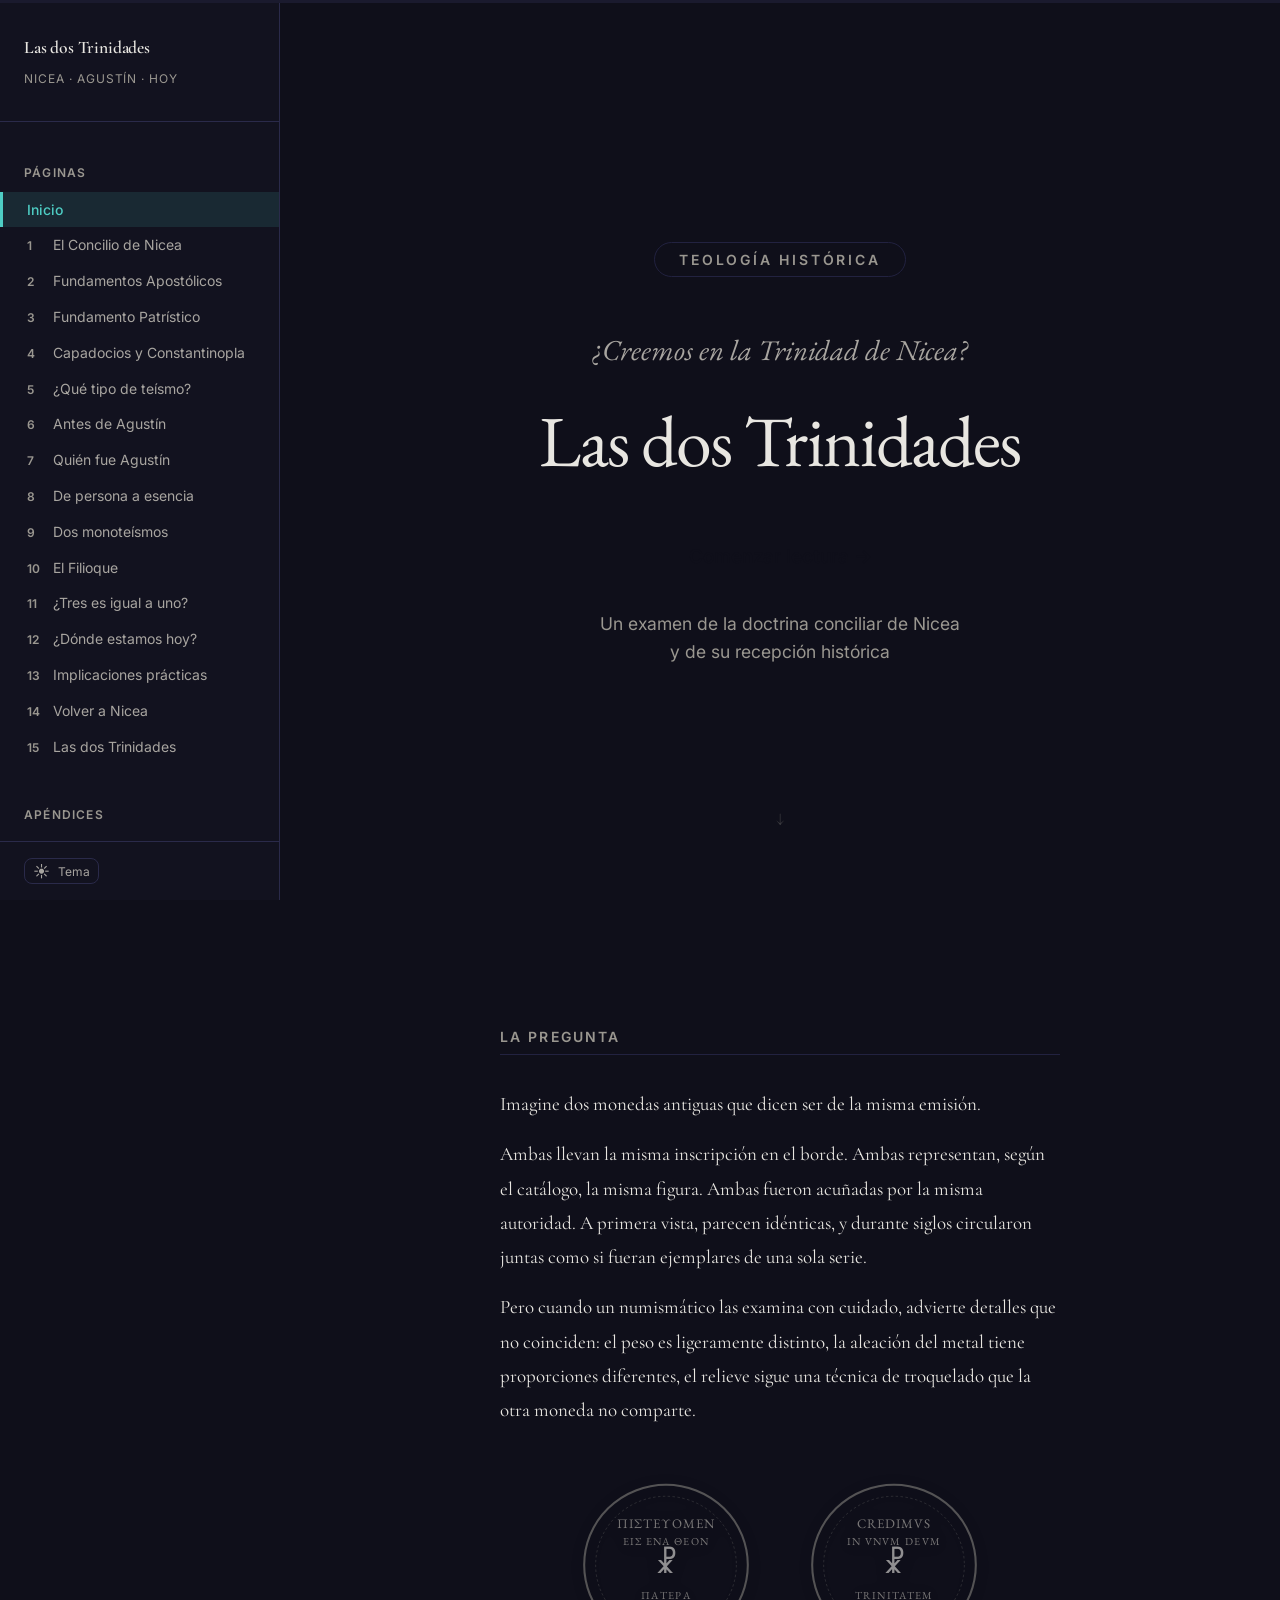
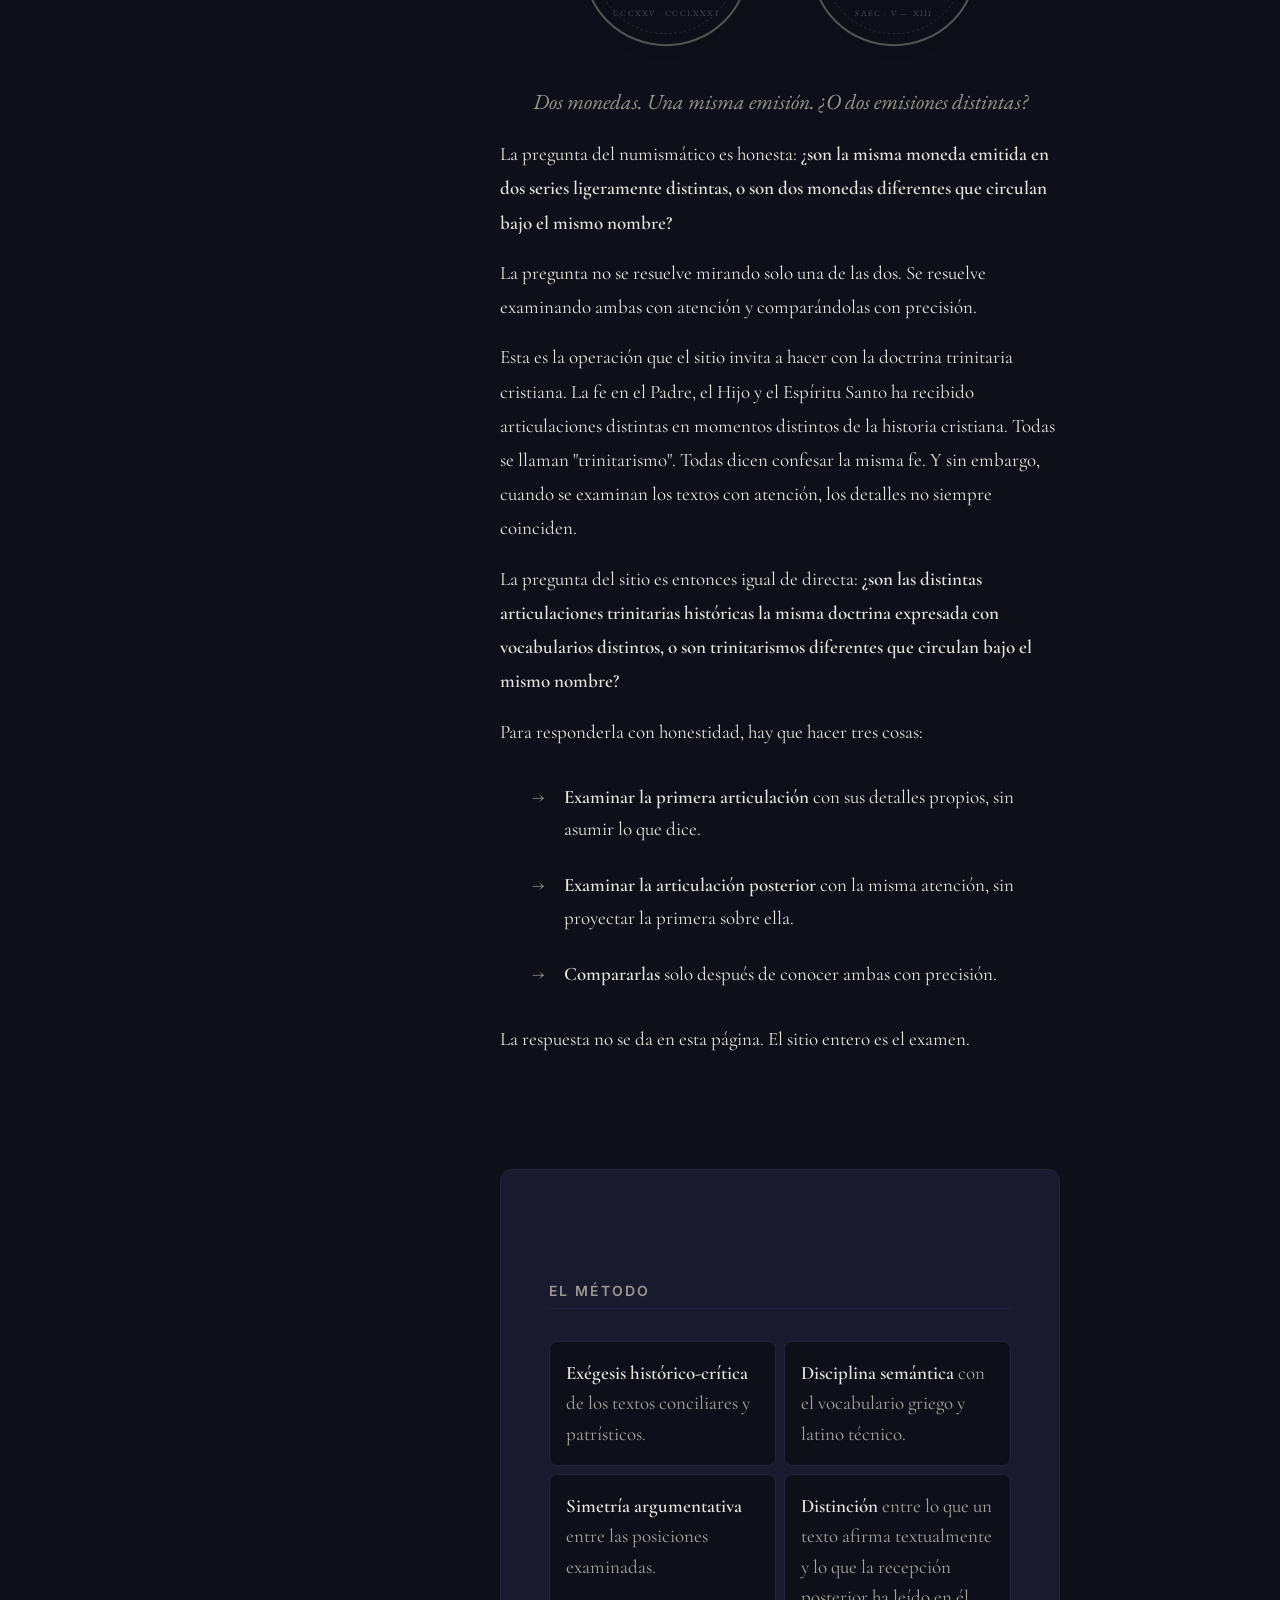
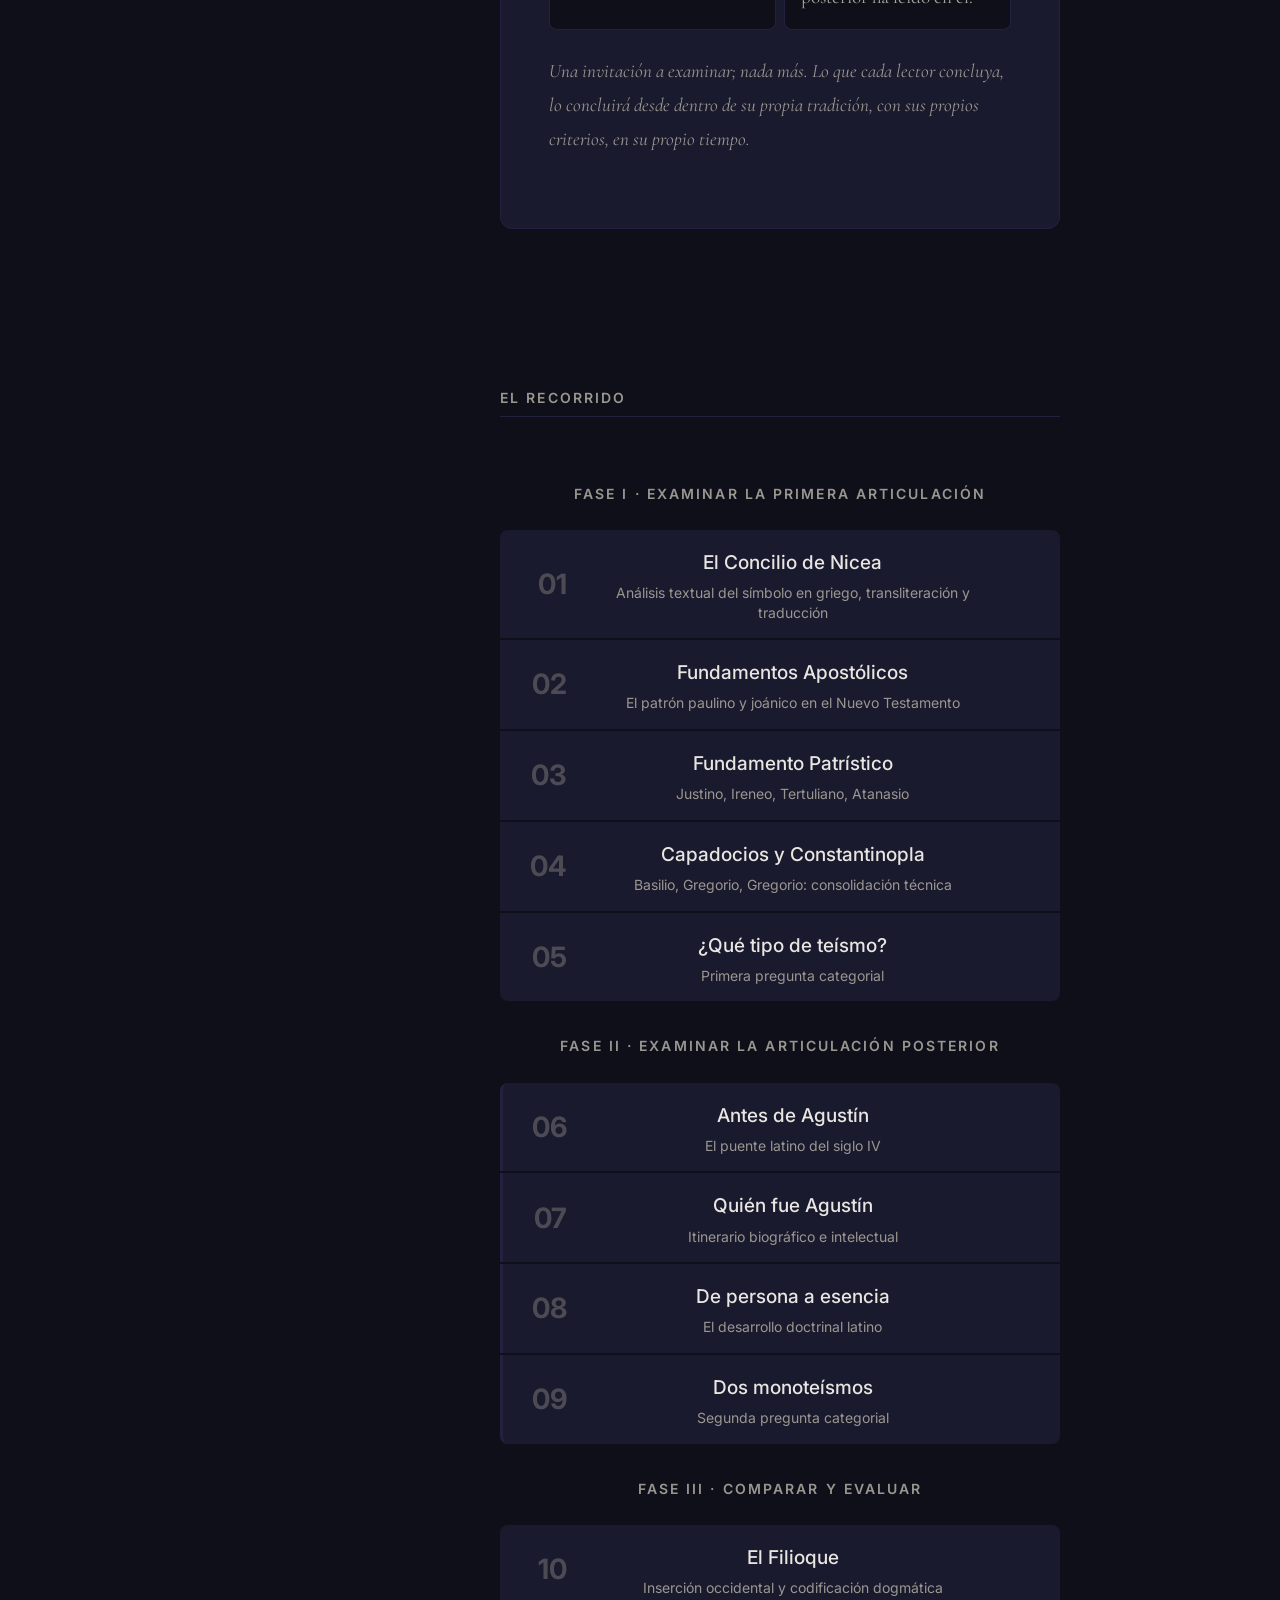
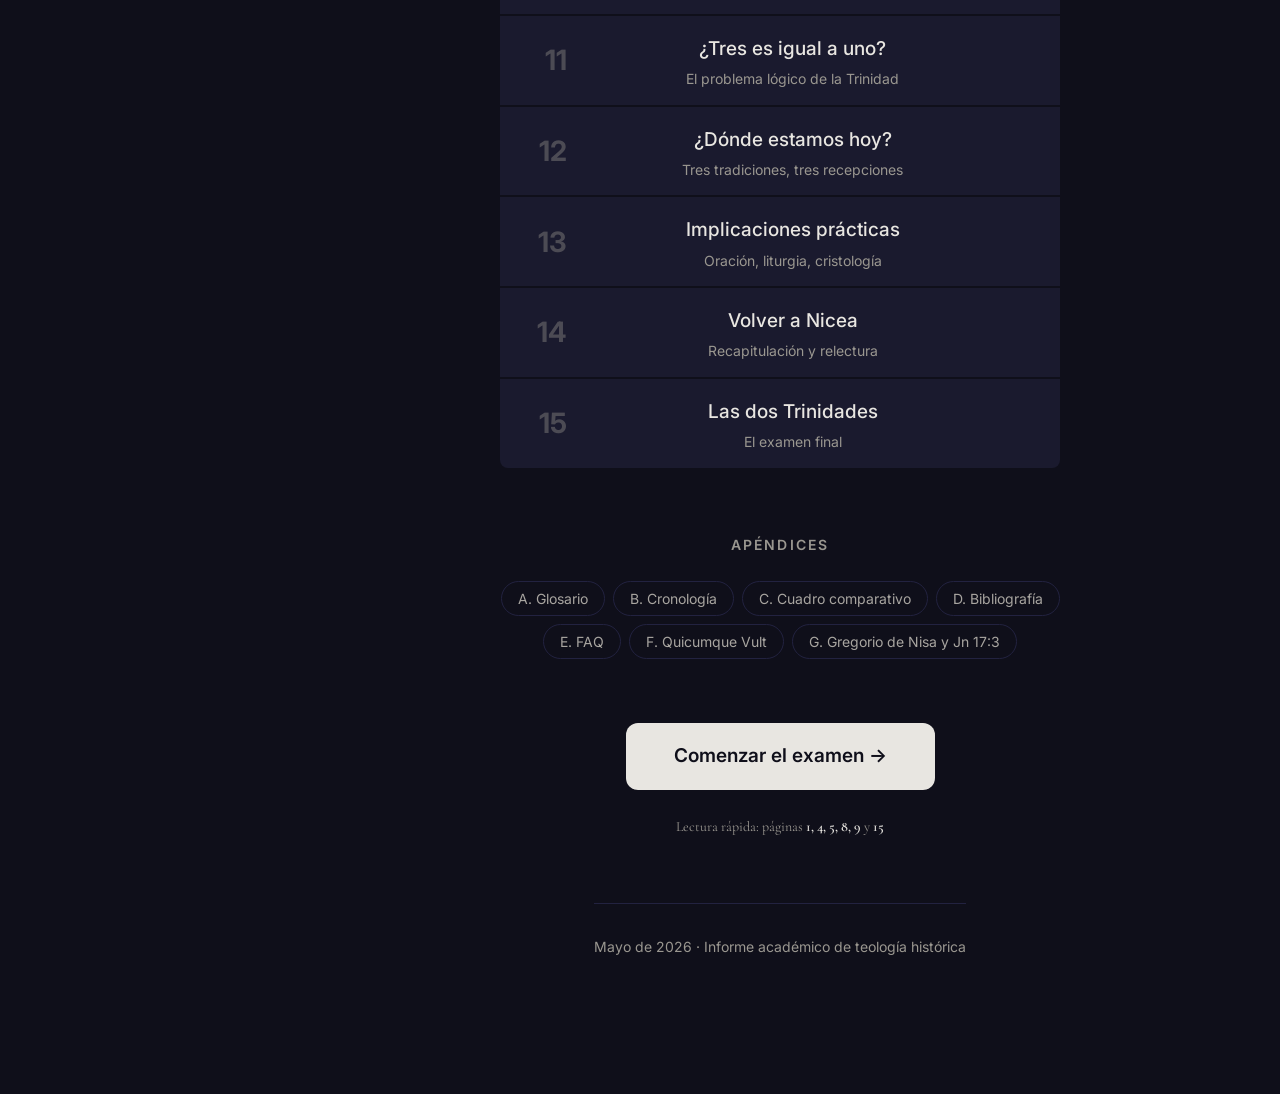
==== commit 683f5885: "Hero: añadir '¿Creemos en la Trinidad de Nicea?' Pregunta provocativa en serif itálica como primera " ====
--- a/web/index.html
+++ b/web/index.html
@@ -35,10 +35,10 @@
   <meta name="twitter:image" content="https://hotheos.github.io/lasdostrinidades/web/img/og-image.png">
 
   <!-- Stylesheets -->
-  <link rel="stylesheet" href="css/design-system.css?v=20260518k">
-  <link rel="stylesheet" href="css/layout.css?v=20260518k">
-  <link rel="stylesheet" href="css/components.css?v=20260518k">
-  <link rel="stylesheet" href="css/landing.css?v=20260518k">
+  <link rel="stylesheet" href="css/design-system.css?v=20260518l">
+  <link rel="stylesheet" href="css/layout.css?v=20260518l">
+  <link rel="stylesheet" href="css/components.css?v=20260518l">
+  <link rel="stylesheet" href="css/landing.css?v=20260518l">
 </head>
 <body>
 
@@ -93,7 +93,7 @@
   </div>
 
   <!-- Scripts -->
-  <script src="js/markdown-renderer.js?v=20260518k"></script>
-  <script src="js/app.js?v=20260518k"></script>
+  <script src="js/markdown-renderer.js?v=20260518l"></script>
+  <script src="js/app.js?v=20260518l"></script>
 </body>
 </html>
--- a/web/css/landing.css
+++ b/web/css/landing.css
@@ -35,6 +35,16 @@
   margin-bottom: var(--space-2xl);
   opacity: 0;
   animation: fadeInUp 0.6s ease 0.1s forwards;
+}
+
+.hero__provocation {
+  font-family: 'EB Garamond', Georgia, serif;
+  font-style: italic;
+  font-size: clamp(1.3rem, 3vw, 1.8rem);
+  color: var(--text-secondary);
+  margin-bottom: var(--space-lg);
+  opacity: 0;
+  animation: fadeInUp 0.6s ease 0.15s forwards;
 }
 
 .hero__title {
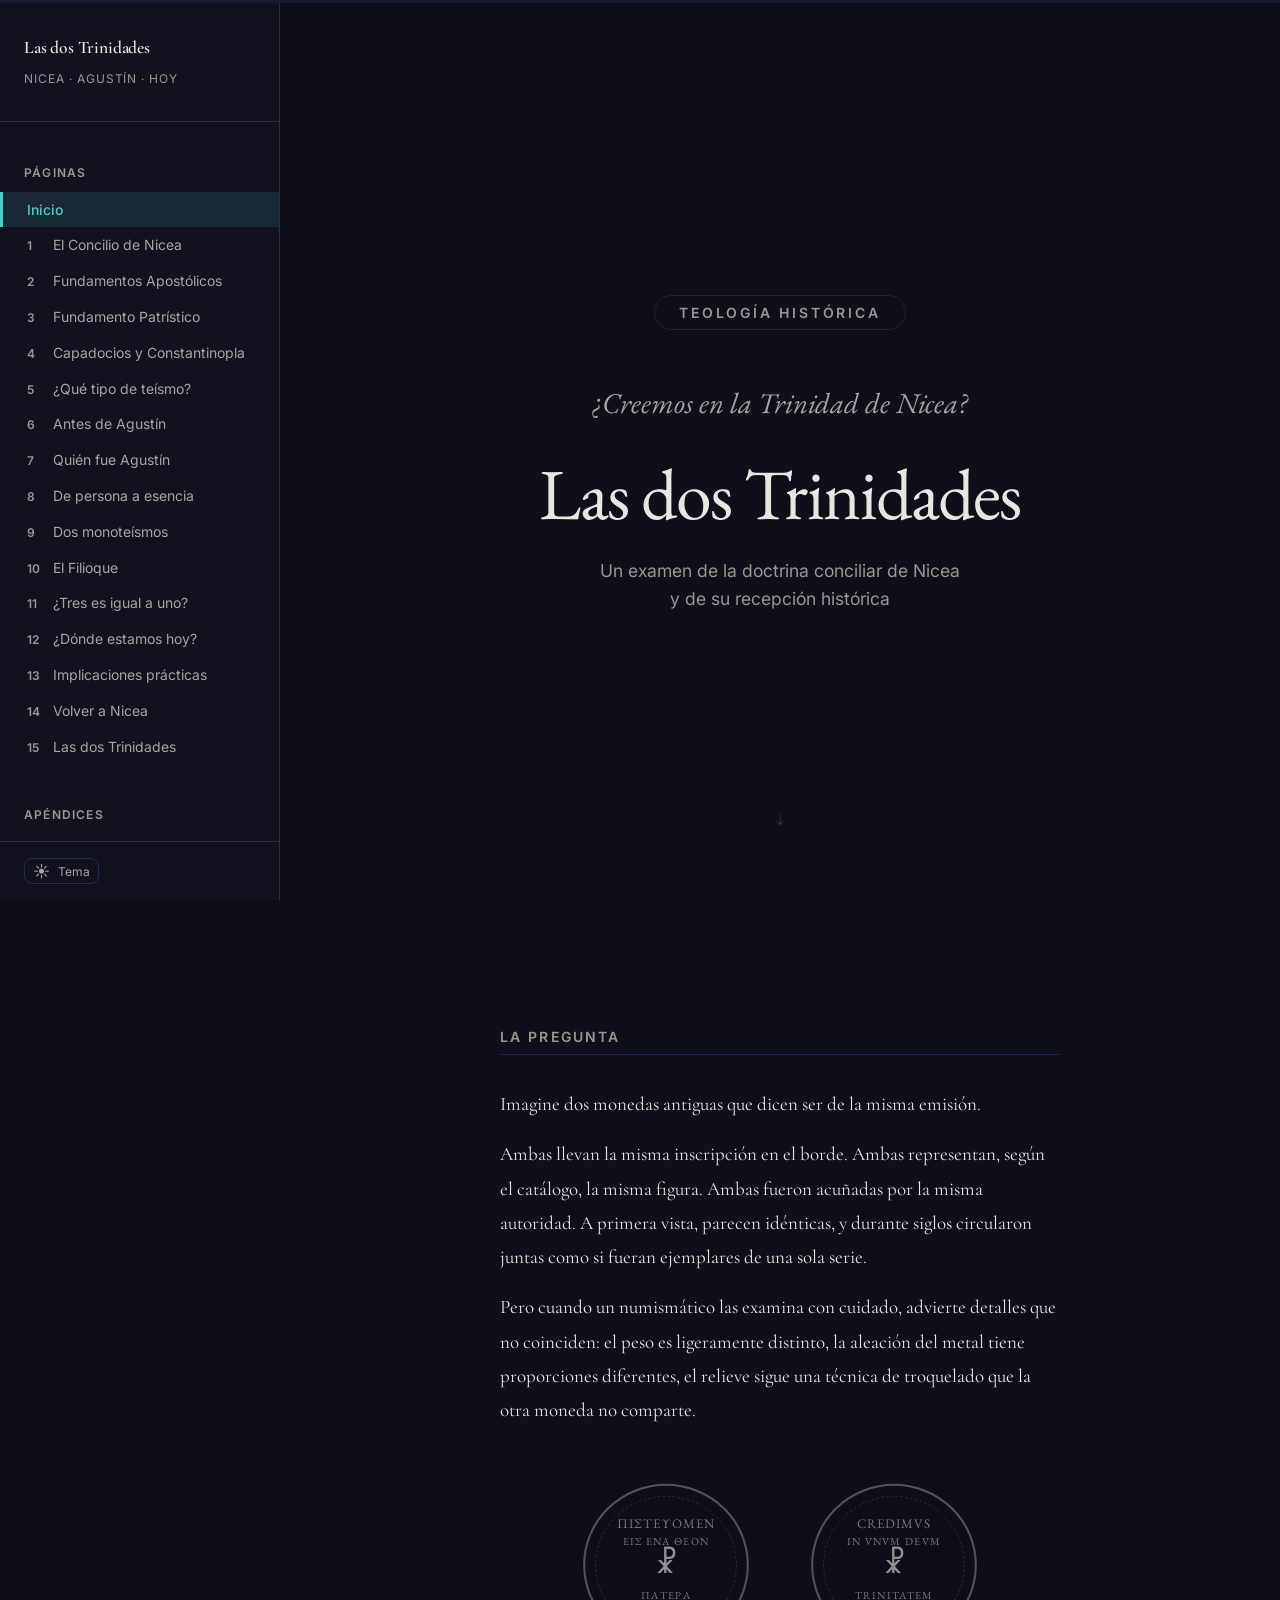
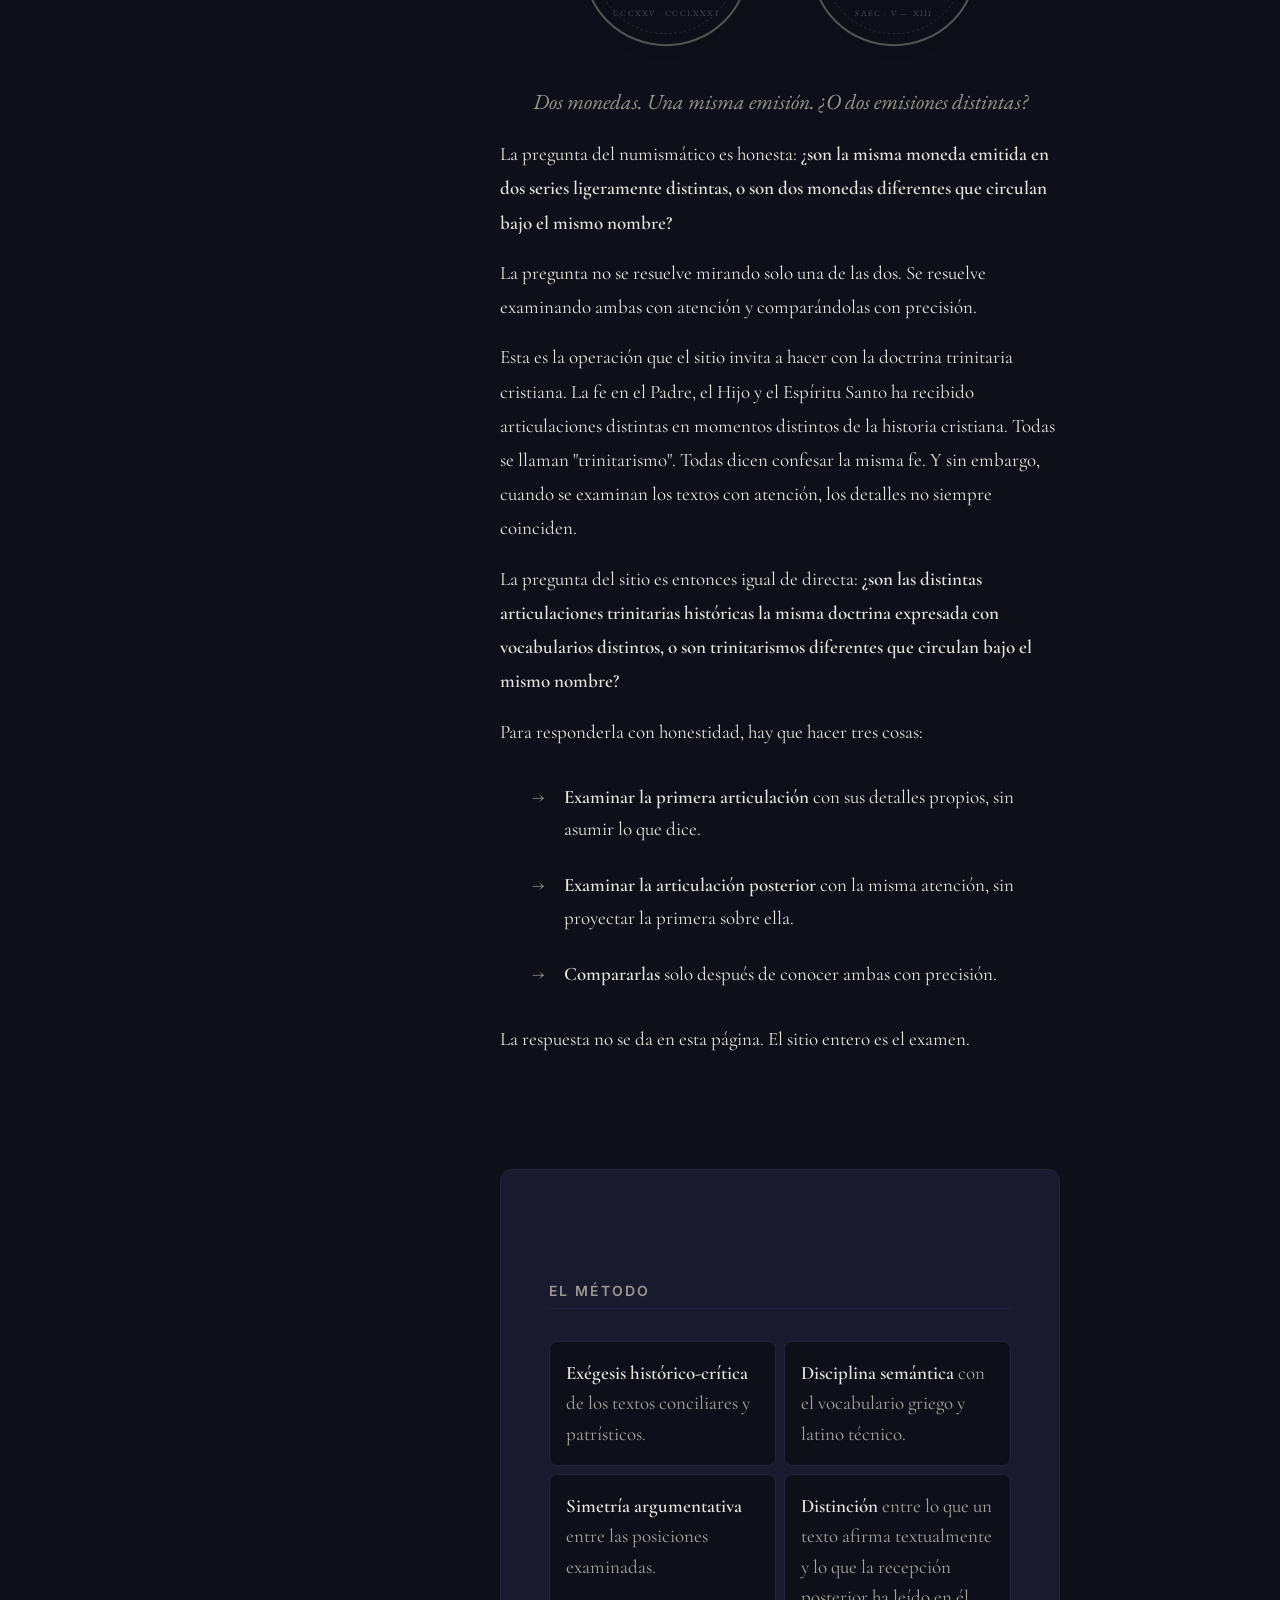
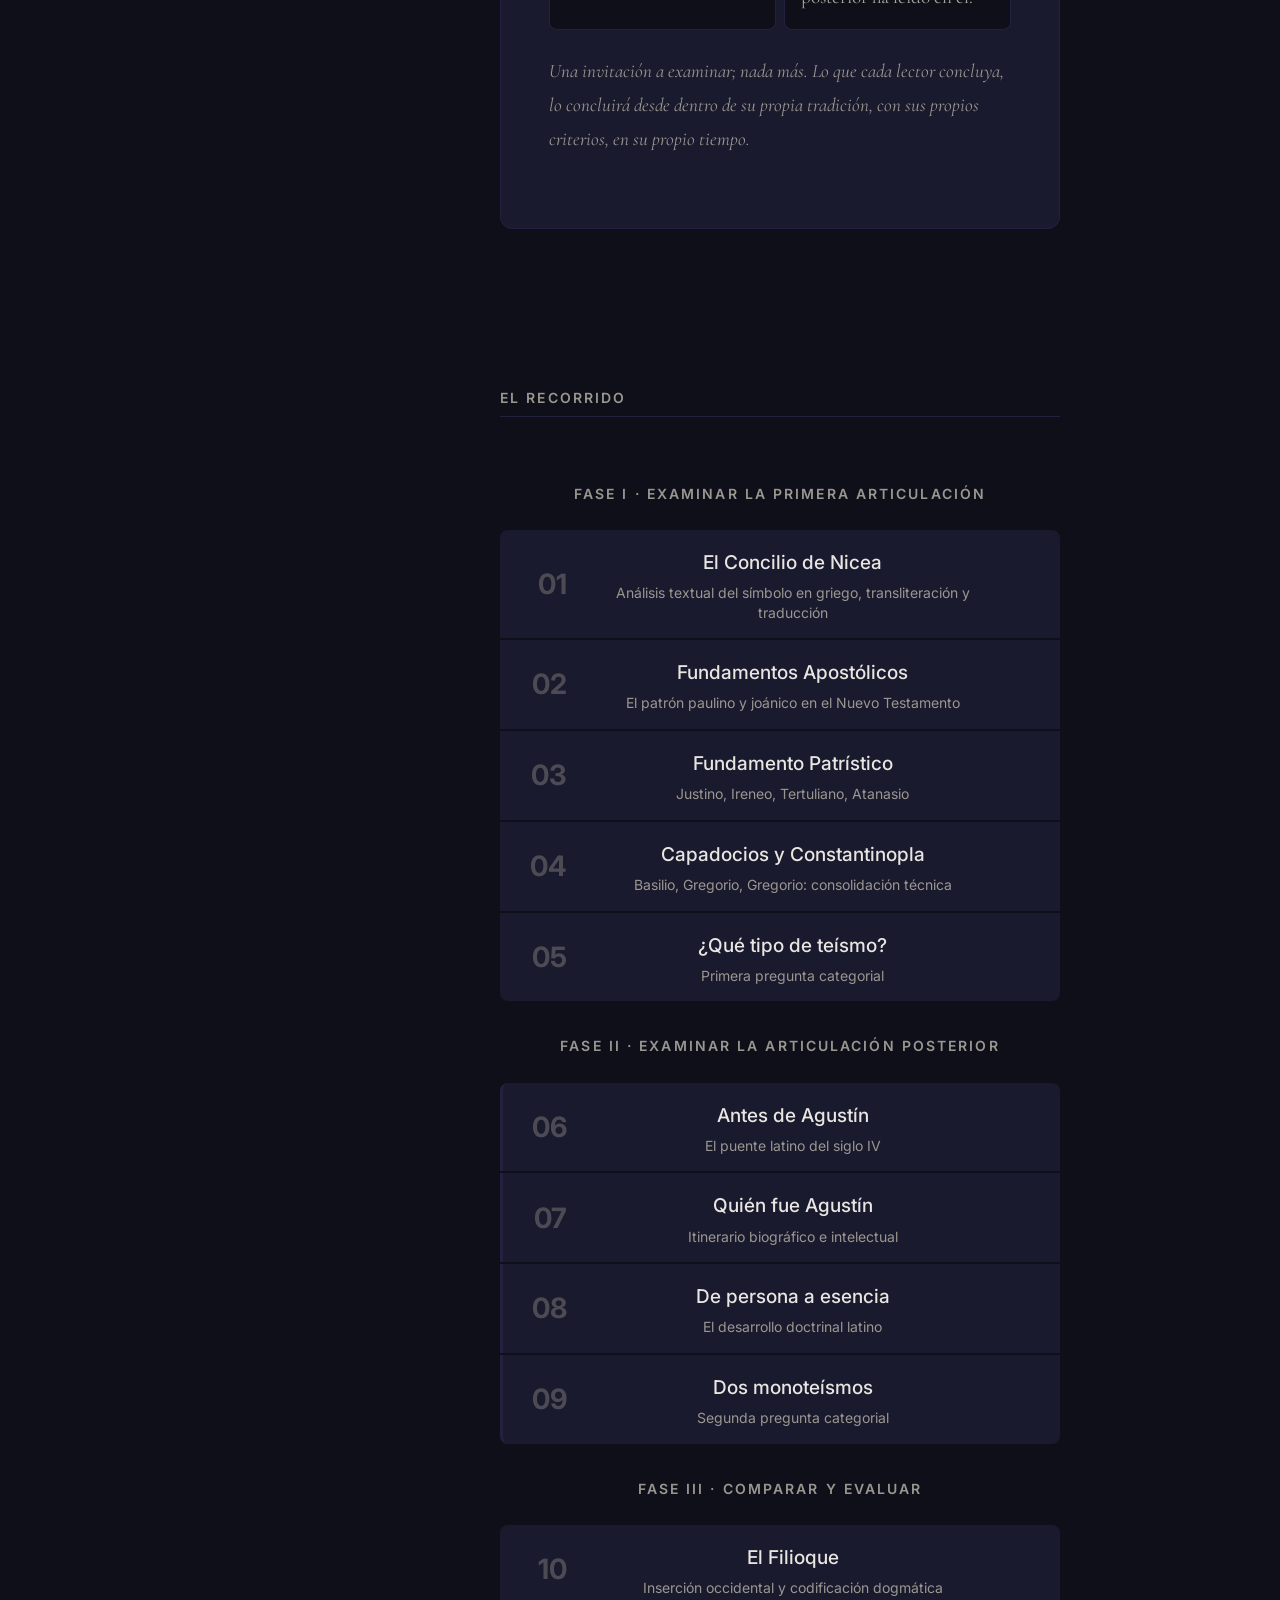
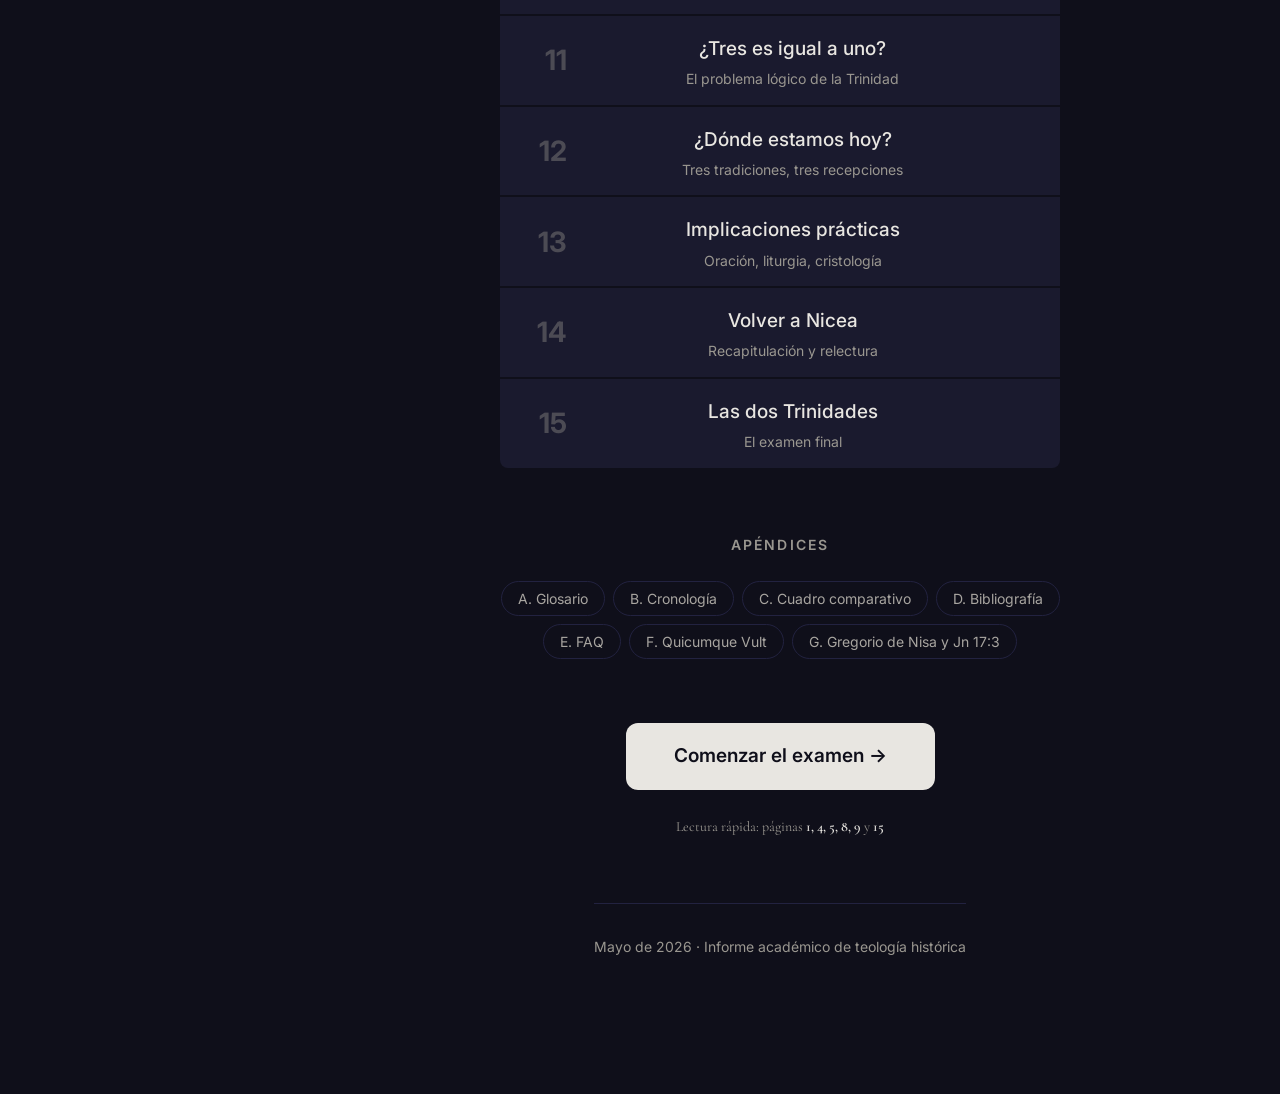
==== commit 696b4e50: "Eliminar botón fantasma: quitar injectLandingCards de app.js La función inyectaba un CTA y tarjetas " ====
--- a/web/index.html
+++ b/web/index.html
@@ -35,10 +35,10 @@
   <meta name="twitter:image" content="https://hotheos.github.io/lasdostrinidades/web/img/og-image.png">
 
   <!-- Stylesheets -->
-  <link rel="stylesheet" href="css/design-system.css?v=20260518l">
-  <link rel="stylesheet" href="css/layout.css?v=20260518l">
-  <link rel="stylesheet" href="css/components.css?v=20260518l">
-  <link rel="stylesheet" href="css/landing.css?v=20260518l">
+  <link rel="stylesheet" href="css/design-system.css?v=20260518m">
+  <link rel="stylesheet" href="css/layout.css?v=20260518m">
+  <link rel="stylesheet" href="css/components.css?v=20260518m">
+  <link rel="stylesheet" href="css/landing.css?v=20260518m">
 </head>
 <body>
 
@@ -93,7 +93,7 @@
   </div>
 
   <!-- Scripts -->
-  <script src="js/markdown-renderer.js?v=20260518l"></script>
-  <script src="js/app.js?v=20260518l"></script>
+  <script src="js/markdown-renderer.js?v=20260518m"></script>
+  <script src="js/app.js?v=20260518m"></script>
 </body>
 </html>
